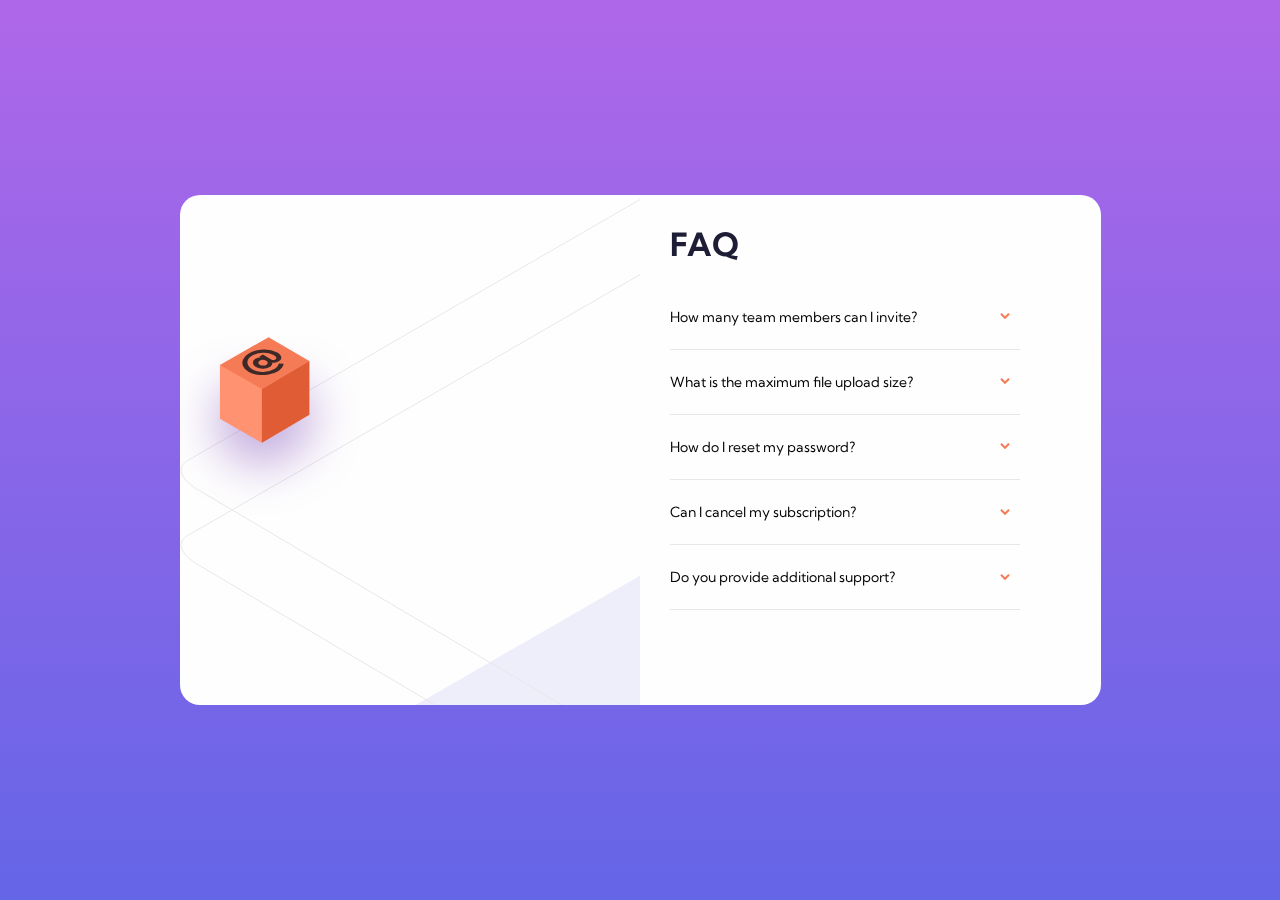
==== index.html @ e4010d99 "Updates" ====
<!doctype html><html lang="en"><head><meta charset="UTF-8"/><meta name="viewport" content="width=device-width,initial-scale=1"/><title>WTF: Webpack starter kit</title><meta name="description" content="Your project description"/><meta property="og:title" content=""/><meta property="og:description" content=""/><meta property="og:url" content=""/><meta property="og:image" content="https://maciejkorsan.com/wtf-gulp-starter/assets/img/cover.png"/><link rel="apple-touch-icon" sizes="180x180" href="pwa/apple-icon-180.png"/><link rel="apple-touch-icon" sizes="167x167" href="pwa/apple-icon-167.png"/><link rel="apple-touch-icon" sizes="152x152" href="pwa/apple-icon-152.png"/><link rel="apple-touch-icon" sizes="120x120" href="pwa/apple-icon-120.png"/><meta name="apple-mobile-web-app-capable" content="yes"/><link href="index.a188e520.css" rel="stylesheet"></head><body><main><div class="container"><div class="container__illustration"><svg width="966" height="945" xmlns="http://www.w3.org/2000/svg"><g fill-rule="nonzero" fill="none" opacity=".099"><path d="M468.755 937.353L19.744 671.73c-14.295-8.047-26.548-21.23-12.62-29.878L457.734 381.89c6.754-4.194 17.018-6.946 23.903-2.936l471.265 273.827c14.296 8.308 16.861 31.45 2.619 39.837L527.925 936.933a59.64 59.64 0 01-59.17.42z" fill="#6862E6"/><path d="M468.755 561.353L19.744 295.73c-14.295-8.047-26.548-21.23-12.62-29.878L457.734 5.89c6.754-4.194 17.018-6.946 23.903-2.936l471.265 273.827c14.296 8.308 16.861 31.45 2.619 39.837L527.925 560.933a59.64 59.64 0 01-59.17.42z" stroke="#1E1F36"/><path d="M468.755 636.353L19.744 370.73c-14.295-8.047-26.548-21.23-12.62-29.878L457.734 80.89c6.754-4.194 17.018-6.946 23.903-2.936l471.265 273.827c14.296 8.308 16.861 31.45 2.619 39.837L527.925 635.933a59.64 59.64 0 01-59.17.42z" stroke="#1E1F36"/></g></svg> <svg class="box" width="191" height="184" xmlns="http://www.w3.org/2000/svg" xmlns:xlink="http://www.w3.org/1999/xlink"><defs><filter x="-97.9%" y="-76.3%" width="295.8%" height="313.7%" filterUnits="objectBoundingBox" id="a"><feOffset dy="25" in="SourceAlpha" result="shadowOffsetOuter1"/><feGaussianBlur stdDeviation="25" in="shadowOffsetOuter1" result="shadowBlurOuter1"/><feColorMatrix values="0 0 0 0 0.209139076 0 0 0 0 0.0691446444 0 0 0 0 0.478091033 0 0 0 0.497159091 0" in="shadowBlurOuter1"/></filter><path id="b" d="M0 27.756v53.87l41.968 24.035 47.387-28.025v-53.87"/></defs><g fill="none" fill-rule="evenodd"><g transform="translate(50.93 2.125)"><use fill="#000" filter="url(#a)" xlink:href="#b"/><use fill="#FF9271" xlink:href="#b"/></g><path fill="#DF5C34" fill-rule="nonzero" d="M92.899 53.917v53.87l47.387-28.026v-53.87z"/><path fill="#F47B56" fill-rule="nonzero" d="M50.93 29.88L99.624 2.126l40.662 23.767-47.387 28.025z"/><path d="M94.013 14.49a25.942 25.942 0 0114.207 3.129c2.486 1.462 3.844 2.988 4.036 4.579.192 1.59-.628 2.975-2.562 4.143a9.115 9.115 0 01-2.985 1.18c-.869.205-1.76.295-2.652.269l-.974-.077c.091.217.151.446.18.68a3.132 3.132 0 01-.513 1.552 5.704 5.704 0 01-2.1 2.065 12.633 12.633 0 01-6.7 1.77 13.247 13.247 0 01-6.957-1.757c-1.999-1.18-3.023-2.566-3.1-4.156a4.49 4.49 0 012.562-4.015 8.488 8.488 0 012.357-1.013 9.175 9.175 0 012.037-.346h.705l-1.282-.77 3.6-2.244 8.34 4.912a4.377 4.377 0 004.15 0c1.769-1.103 1.137-2.552-1.895-4.348a19.261 19.261 0 00-10.556-2.347 21.67 21.67 0 00-11.018 3.168c-3.023 1.89-4.522 4.143-4.496 6.76 0 2.564 1.601 4.848 4.714 6.682a21.015 21.015 0 0011.146 2.655 20.926 20.926 0 0011.017-2.925 12.353 12.353 0 003.062-2.565 5.683 5.683 0 001.28-2.18l.18-.808 4.753.269c.008.145.008.29 0 .436a8.216 8.216 0 01-.346 1.154 8.303 8.303 0 01-.82 1.72 11.912 11.912 0 01-1.69 2 15.952 15.952 0 01-2.755 2.13 25.602 25.602 0 01-9.326 3.36 35.176 35.176 0 01-10.877.192 24.896 24.896 0 01-9.339-3.053 12.127 12.127 0 01-5.304-5.566 8.192 8.192 0 010-6.593 12.692 12.692 0 015.266-5.759 28.966 28.966 0 0114.655-4.284zm4.663 13.262c-.17-.891-.77-1.64-1.601-2.001a6.579 6.579 0 00-3.33-.911 5.619 5.619 0 00-3.101.795 2.283 2.283 0 00-1.281 2.001c.117.89.69 1.654 1.512 2.014a6.54 6.54 0 003.394.86 6.092 6.092 0 003.254-.847 2.065 2.065 0 001.205-1.911" fill="#3E2928" fill-rule="nonzero"/></g></svg> <svg class="container__svg" width="472" height="359" xmlns="http://www.w3.org/2000/svg"><defs><linearGradient x1="61.181%" y1="36.82%" x2="40.788%" y2="55.54%" id="a"><stop stop-color="#78B46A" offset="0%"/><stop stop-color="#7F3500" offset="3%"/><stop stop-color="#FFF" offset="100%"/></linearGradient><linearGradient x1="82.186%" y1="28.519%" x2="29.852%" y2="62.464%" id="b"><stop stop-color="#78B46A" offset="0%"/><stop stop-color="#7F3500" offset="3%"/><stop stop-color="#FFF" offset="100%"/></linearGradient><linearGradient x1="80.66%" y1="21.864%" x2="21.557%" y2="66.62%" id="c"><stop stop-color="#78B46A" offset="0%"/><stop stop-color="#7F3500" offset="3%"/><stop stop-color="#FFF" offset="100%"/></linearGradient><linearGradient x1="81.016%" y1="60.589%" x2="67.462%" y2="55.277%" id="d"><stop stop-color="#FFF" stop-opacity="0" offset="0%"/><stop stop-color="#DC841E" offset="99%"/></linearGradient><linearGradient x1="82.183%" y1="27.537%" x2="29.857%" y2="62.324%" id="e"><stop stop-color="#78B46A" offset="0%"/><stop stop-color="#7F3500" offset="3%"/><stop stop-color="#FFF" offset="100%"/></linearGradient></defs><g fill-rule="nonzero" fill="none"><path d="M229.018 355.203L9.313 225.211c-6.995-3.938-12.99-10.39-6.175-14.622L223.625 83.367c3.305-2.052 8.327-3.399 11.696-1.437l230.595 134.007c6.994 4.066 8.25 15.392 1.28 19.496L257.972 354.998a29.178 29.178 0 01-28.953.205z" fill="#5B36A0"/><path d="M229.018 349.203L9.313 219.211c-6.995-3.938-12.99-10.39-6.175-14.622L223.625 77.367c3.305-2.052 8.327-3.399 11.696-1.437l230.595 134.007c6.994 4.066 8.25 15.392 1.28 19.496L257.972 348.998a29.178 29.178 0 01-28.953.205z" fill="#6862E6"/><path d="M247.133 177.693L203.78 202.46s66.783 40.8 80.439 46.546l24.968-35.913" fill="url(#a)" opacity=".25" style="mix-blend-mode:multiply"/><path d="M232.157 296.513l-43.365-24.715-43.364 24.767s22.585 13.8 44.171 26.473c13.708-9.71 27.428-19.521 42.558-26.525z" fill="url(#b)" opacity=".25" style="mix-blend-mode:multiply"/><path d="M138.728 143.883l-27.505 15.712s2.331 14.404 15.988 20.15l36.01-23.087" fill="url(#c)" opacity=".46" style="mix-blend-mode:multiply"/><ellipse fill="#68E1FD" cx="152.192" cy="147.898" rx="16.59" ry="11.697"/><ellipse fill="#974C26" cx="152.179" cy="140.997" rx="12.426" ry="5.092"/><path d="M151.73 132.506c0-2.296-.076-4.591-.256-6.887-.051-.599-.106-1.193-.166-1.783l-.128-1.167c0-.347-.18-1.283-.18-1.193-.077-.47-.158-.936-.243-1.398a54.855 54.855 0 00-8.865-21.715 31.778 31.778 0 00-2.473 12.71c0 1.284.103 2.566.205 3.772v.757c.103.615.218 1.282.346 1.846a50.222 50.222 0 001.96 6.888 41.928 41.928 0 002.678 6.003 82.454 82.454 0 003.676 6.349 90.88 90.88 0 002.985 4.425c.308-2.86.449-5.734.461-8.607zm-6.52-25.819a2.067 2.067 0 000-.897c.316.324.628.658.935 1a2.84 2.84 0 00-.948-.103h.013z" fill="#999A1C"/><path d="M155.996 134.276a65.015 65.015 0 003.498-5.938c.282-.53.555-1.06.82-1.59l.525-1.065.5-1.103.55-1.283a54.876 54.876 0 004.266-23.087 31.728 31.728 0 00-8.967 9.363 45.938 45.938 0 00-1.858 3.284l-.256.474-.064.206c-.243.577-.487 1.154-.717 1.744a50.22 50.22 0 00-2.063 6.862 41.95 41.95 0 00-.986 6.503 77.621 77.621 0 00-.333 7.323c0 1.911 0 3.656.115 5.336 1.704-2.27 3.42-4.605 4.97-7.029zm8.456-25.254c.2-.226.349-.493.435-.783.094.445.175.873.244 1.283-.2-.2-.43-.368-.68-.5z" fill="#999A1C"/><path d="M155.907 139.997a64.687 64.687 0 003.843-2.078l.96-.59.629-.398.615-.436.717-.526a34.464 34.464 0 009.736-11.069 19.928 19.928 0 00-7.84 2.168c-.705.36-1.384.757-2.063 1.167l-.294.18-.103.09-.948.705a31.541 31.541 0 00-3.33 3.04 26.351 26.351 0 00-2.627 3.193 83.516 83.516 0 00-2.562 3.848 55.792 55.792 0 00-1.653 2.925c1.653-.693 3.306-1.411 4.92-2.22zm12.708-10.902a1.28 1.28 0 00.487-.283c-.094.274-.196.543-.308.808a1.797 1.797 0 00-.179-.513v-.012zM151.73 132.506c0-2.296-.076-4.591-.256-6.887-.051-.599-.106-1.193-.166-1.783l-.128-1.167c0-.347-.18-1.283-.18-1.193-.077-.47-.158-.936-.243-1.398a54.855 54.855 0 00-8.865-21.715 31.778 31.778 0 00-2.473 12.71c0 1.284.103 2.566.205 3.772v.757c.103.615.218 1.282.346 1.846a50.222 50.222 0 001.96 6.888 41.928 41.928 0 002.678 6.003 82.454 82.454 0 003.676 6.349 90.88 90.88 0 002.985 4.425c.308-2.86.449-5.734.461-8.607zm-6.52-25.819a2.067 2.067 0 000-.897c.316.324.628.658.935 1a2.84 2.84 0 00-.948-.103h.013z" fill="#999A1C"/><path d="M155.996 134.276a65.015 65.015 0 003.498-5.938c.282-.53.555-1.06.82-1.59l.525-1.065.5-1.103.55-1.283a54.876 54.876 0 004.266-23.087 31.728 31.728 0 00-8.967 9.363 45.938 45.938 0 00-1.858 3.284l-.256.474-.064.206c-.243.577-.487 1.154-.717 1.744a50.22 50.22 0 00-2.063 6.862 41.95 41.95 0 00-.986 6.503 77.621 77.621 0 00-.333 7.323c0 1.911 0 3.656.115 5.336 1.704-2.27 3.42-4.605 4.97-7.029zm8.456-25.254c.2-.226.349-.493.435-.783.094.445.175.873.244 1.283-.2-.2-.43-.368-.68-.5z" fill="#999A1C"/><path d="M155.907 139.997a64.687 64.687 0 003.843-2.078l.96-.59.629-.398.615-.436.717-.526a34.464 34.464 0 009.736-11.069 19.928 19.928 0 00-7.84 2.168c-.705.36-1.384.757-2.063 1.167l-.294.18-.103.09-.948.705a31.541 31.541 0 00-3.33 3.04 26.351 26.351 0 00-2.627 3.193 83.516 83.516 0 00-2.562 3.848 55.792 55.792 0 00-1.653 2.925c1.653-.693 3.306-1.411 4.92-2.22zm12.708-10.902a1.28 1.28 0 00.487-.283c-.094.274-.196.543-.308.808a1.797 1.797 0 00-.179-.513v-.012z" fill="#999A1C"/><path d="M264.35 168.022l-23.994 11.543a5.53 5.53 0 00-.384 9.76l56.867 33.22a5.518 5.518 0 007.43-1.782l13.823-21.523" fill="#A1482D"/><path d="M394.854 112.344L203.524 1.962a8.626 8.626 0 00-8.626.01 8.644 8.644 0 00-4.312 7.48v114.833a7.184 7.184 0 003.587 6.22L398.146 248.39a4.62 4.62 0 004.632.003 4.631 4.631 0 002.312-4.018V130.018a20.398 20.398 0 00-10.236-17.674z" fill="#F47B56"/><path d="M203.537 10.646l185.552 106.88a13.034 13.034 0 016.52 11.286v86.076a4.708 4.708 0 01-2.344 4.065 4.697 4.697 0 01-4.688.014L199.348 110.304a4.643 4.643 0 01-2.331-4.027V14.429c0-1.555.827-2.992 2.171-3.772a4.351 4.351 0 014.35-.011z" fill="#FFF"/><ellipse fill="#AB643C" transform="rotate(-10.9 280.738 168.465)" cx="280.738" cy="168.465" rx="4.036" ry="4.617"/><path fill="url(#d)" opacity=".32" d="M253.41 127.427l86.23 51.869 42.595-24.793-76.109-44.353"/><path d="M359.97 117.102l-93.224-56.91a3.225 3.225 0 00-3.278.028 3.233 3.233 0 00-1.565 2.884V95.53a3.4 3.4 0 001.627 2.924l93.212 55.704c.997.567 2.22.56 3.21-.02a3.22 3.22 0 001.594-2.79l.487-30.23a4.542 4.542 0 00-2.063-4.015z" fill="#E2AC00"/><path d="M337.667 133.789c3.343 4.681 9.223 5.99 13.118 2.937 3.894-3.053 4.343-9.324 1-13.993-3.345-4.669-9.225-5.99-13.12-2.937-3.894 3.052-4.342 9.311-.998 13.993z" fill="#FFF"/><path d="M328.52 111.318l-38.023-22.92a1.447 1.447 0 00-1.862.578 1.45 1.45 0 00.402 1.91l38.022 22.92a1.447 1.447 0 001.862-.578 1.45 1.45 0 00-.401-1.91zM326.957 120.63l-52.41-31.591a1.45 1.45 0 00-1.396 2.488l52.345 31.603a1.447 1.447 0 001.862-.578 1.45 1.45 0 00-.401-1.91v-.013z" fill="#F2F2F2"/><path d="M341.369 123.387L248.196 66.49a3.225 3.225 0 00-3.278.028 3.233 3.233 0 00-1.565 2.884v32.411a3.4 3.4 0 001.615 2.938l93.211 55.703c1.008.58 2.25.57 3.248-.025a3.22 3.22 0 001.569-2.848l.487-30.23a4.542 4.542 0 00-2.114-3.964z" fill="#F47B56"/><path d="M319.065 140.074c3.344 4.681 9.224 5.99 13.119 2.937 3.894-3.053 4.342-9.325.999-13.993-3.344-4.67-9.224-5.99-13.118-2.938-3.895 3.053-4.343 9.312-1 13.994z" fill="#FFF"/><path d="M309.918 117.602l-38.048-22.92a1.447 1.447 0 00-1.862.578 1.45 1.45 0 00.402 1.91l38.022 22.92a1.447 1.447 0 001.862-.578 1.45 1.45 0 00-.401-1.91h.025zM308.343 126.978l-52.397-31.642a1.447 1.447 0 00-1.862.579 1.45 1.45 0 00.402 1.91l52.409 31.59a1.447 1.447 0 001.862-.578 1.45 1.45 0 00-.402-1.91l-.012.051z" fill="#F2F2F2"/><path d="M317.99 127.21l-93.2-56.897a3.225 3.225 0 00-3.278.027 3.233 3.233 0 00-1.564 2.884v32.412a3.4 3.4 0 001.627 2.924l93.211 55.704c1.008.58 2.25.57 3.249-.026a3.22 3.22 0 001.568-2.847l.487-30.231a4.542 4.542 0 00-2.1-3.95z" fill="#68E1FD"/><path d="M317.99 127.21l-93.2-56.897a3.225 3.225 0 00-3.278.027 3.233 3.233 0 00-1.564 2.884v32.412a3.4 3.4 0 001.627 2.924l93.211 55.704c1.008.58 2.25.57 3.249-.026a3.22 3.22 0 001.568-2.847l.487-30.231a4.542 4.542 0 00-2.1-3.95z" fill="#68E1FD"/><path d="M295.673 143.896c3.343 4.681 9.224 5.99 13.118 2.937 3.895-3.053 4.343-9.325 1-13.993-3.344-4.669-9.225-5.99-13.119-2.937-3.894 3.052-4.304 9.311-1 13.993z" fill="#FFF"/><path d="M286.526 121.425l-38.035-22.92a1.447 1.447 0 00-1.862.578 1.45 1.45 0 00.401 1.91l38.023 22.92a1.447 1.447 0 001.862-.578 1.45 1.45 0 00-.402-1.91h.013zM284.95 130.75l-52.409-31.592a1.447 1.447 0 00-1.862.579 1.45 1.45 0 00.402 1.91l52.409 31.59a1.447 1.447 0 001.862-.578 1.45 1.45 0 00-.402-1.91z" fill="#F2F2F2"/><path d="M195.672 124.028a45.406 45.406 0 00-13.208 19.38c-4.638 12.827 6.956 33.784 6.956 33.784l18.038-14.3" fill="#FF8F6F"/><path d="M193.724 293.602l-4.893-2.706 1.28-7.003s7.29.692 7.93 3.283" fill="#003B94"/><path d="M195.518 293.5c1.102-.68 2.255-1.283 3.395-1.886 2.83-1.552 6.918-3.155 8.66-6.067a3.39 3.39 0 00-.23-3.848c-2.563-3.104-8.174 2.001-11.044-1.436-.563-.68-.832-11.467-.832-11.467l-10.915 2.95s-1.845 21.676-1.64 23.01c.205 1.334 3.959 2.566 3.959 2.566a9.666 9.666 0 003.151-1.283c1.14-.834.102-11.005 1.563-9.581 1.46 1.424 2.1 6.99 2.1 6.99.607.092 1.222.11 1.833.051z" fill="#F47B56"/><path d="M214.568 304.08l-4.894-2.667 1.28-7.003s7.29.693 7.93 3.283" fill="#003B94"/><path d="M216.412 303.978c1.102-.68 2.255-1.282 3.395-1.885 2.831-1.552 6.918-3.155 8.66-6.067a3.39 3.39 0 00-.23-3.848c-2.563-3.104-8.174 2.001-11.043-1.436-.564-.68-.833-11.467-.833-11.467l-10.915 2.95s-1.857 21.753-1.652 23.036c.205 1.282 3.958 2.565 3.958 2.565a9.666 9.666 0 003.152-1.283c1.14-.833.102-11.004 1.563-9.58 1.46 1.423 2.1 6.99 2.1 6.99a7.498 7.498 0 001.845.025z" fill="#F47B56"/><path d="M179.005 233.614l-3.216 43.058s5.125 7.08 22.304 3.142l.166-29.026M198.849 242.144c-.372 3.706 0 44.596 0 44.596s4.752 8.901 25.442 0l-.295-34.746" fill="#3E2928"/><path d="M177.403 247.838c1.41.975 1.896-4.04 3.37-3.18a83.77 83.77 0 0016.961 7.49h.128a1.165 1.165 0 011.576.577 89.585 89.585 0 0011.133 2.565c4.83.77 8.826-2.808 13.784-3.052 0-19.008.09-73.109-7.994-84.652l-23.918-8.055c-.115 1.975-11.606 15.314-11.325 31.578.32 18.328-2.062 35.618-2.472 41.351-.064.975-1.191 14.34-1.243 15.378z" fill="#3E2928"/><path d="M218.564 145.73l-2.203 21.804s-17.845.719-25.532-4.591v-18.496" fill="#FF8F6F"/><path d="M241.252 131.378l-1.819 2.488c.97-2.024 1.826-4.1 2.562-6.22.513-1.45-1.806-2.027-2.318-.578l-.27.744c.223-.77.432-1.543.628-2.322a1.195 1.195 0 10-2.319-.577 62.236 62.236 0 01-1.806 5.952 42.54 42.54 0 00.846-5.26c.154-1.525-2.242-1.461-2.383 0a37.916 37.916 0 01-1.076 5.965c0-.684-.064-1.368-.192-2.052a1.206 1.206 0 00-.5-.86 9.29 9.29 0 00-.23-.795 1.204 1.204 0 00-2.345.36l-.154 8.978c-.433.93-.999 1.795-1.678 2.565a41.64 41.64 0 013.331 2.565 34.337 34.337 0 012.716 2.565 65.716 65.716 0 002.216-2.924c.088-.075.166-.161.23-.257a255.44 255.44 0 016.611-9.337c.948-1.052-1.14-2.219-2.05-1z" fill="#FFB5A9"/><path d="M207.24 125.85s8.43 2.27 11.85 7.695a96.553 96.553 0 015.65 11.66l6.225-9.685s7.559 2.322 10.556 6.042c0 0-8.967 19.623-16.782 21.304-7.814 1.68-16.116-11.518-16.116-11.518s-1.716 5.515-1.383-.372" fill="#FF8F6F"/><path d="M212.595 146.82a17.097 17.097 0 01-5.342-7.618c-1.013-3.45.256-6.478 1.434-9.684a31.237 31.237 0 002.204-9.966c.102-3.36-.282-6.72-.513-10.069a.976.976 0 010-.436c-1.127-3.783-3.433-6.99-7.98-7.375-11.774-1-12.44 12.057-12.35 17.367.09 5.31.653 8.901-3.254 11.12-3.908 2.219-6.726 8.042-2.998 12.75 3.728 4.706.384 2.988-2.101 7.169-2.485 4.181-1.845 9.402 3.254 11.287 5.099 1.885 28.799-1.655 30.976-3.848a4.531 4.531 0 001.115-3.206 12.444 12.444 0 00-4.445-7.49z" fill="#007F68"/><path d="M224.176 39.132a18.805 18.805 0 013.33 9.748 6.419 6.419 0 01-1.088 4.553 2.624 2.624 0 01-3.178.552 4.906 4.906 0 01-1.716-1.154 5.989 5.989 0 01-1.102-1.398l-.307-.603a2.13 2.13 0 01-.308.436 2.24 2.24 0 01-1.05.449 3.186 3.186 0 01-1.896-.231 7.113 7.113 0 01-3.357-3.014 9.692 9.692 0 01-1.486-4.861 4.775 4.775 0 011.192-3.848 2.739 2.739 0 013.113-.488c.513.205.986.5 1.396.873.35.297.659.637.922 1.013l.23.41v-1.141l2.563 1 .256 7.209c.018.516.178 1.017.462 1.449.24.417.609.745 1.05.936 1.238.488 1.81-.581 1.717-3.206a13.889 13.889 0 00-2.473-7.247 12.136 12.136 0 00-5.675-4.848 4.774 4.774 0 00-5.33.68 7.252 7.252 0 00-2.062 5.925 15.3 15.3 0 002.562 7.696 11.817 11.817 0 005.47 5.13c.812.34 1.684.51 2.563.5a3.417 3.417 0 001.665-.307l.513-.283 1.55 2.886-.257.18a6.133 6.133 0 01-.755.359c-.41.177-.84.298-1.282.36a6.398 6.398 0 01-1.703 0 8.575 8.575 0 01-2.165-.552 14.093 14.093 0 01-5.125-3.771 22.36 22.36 0 01-3.971-6.208 19.027 19.027 0 01-1.64-6.888c-.138-2 .27-3.999 1.179-5.784a6.51 6.51 0 013.638-3.207 7 7 0 015.047.257 16.288 16.288 0 017.508 6.438zm-5.65 9.12c.42-.538.61-1.221.525-1.899a4.904 4.904 0 00-.679-2.372 3.255 3.255 0 00-1.55-1.411 1.395 1.395 0 00-1.576.205 2.35 2.35 0 00-.563 1.86c.029.846.28 1.669.73 2.385.37.652.94 1.165 1.627 1.463a1.28 1.28 0 001.486-.231M375.433 178.013a18.74 18.74 0 013.33 9.748 6.419 6.419 0 01-1.088 4.553 2.637 2.637 0 01-3.177.552 5.047 5.047 0 01-1.717-1.154 6.207 6.207 0 01-1.102-1.399l-.307-.602c-.087.156-.19.302-.308.436-.304.24-.666.395-1.05.449a3.071 3.071 0 01-1.883-.218 7.113 7.113 0 01-3.357-3.027 9.653 9.653 0 01-1.499-4.874 4.724 4.724 0 011.192-3.848 2.726 2.726 0 013.1-.487c.514.204.987.499 1.396.872.35.302.66.647.923 1.026l.243.41v-1.141l2.562.987.257 7.209c.022.515.181 1.015.46 1.449.242.417.61.745 1.051.936 1.281.488 1.807-.577 1.73-3.206a13.953 13.953 0 00-2.473-7.26 12.161 12.161 0 00-5.662-4.835 4.787 4.787 0 00-5.33.667 7.252 7.252 0 00-2.01 5.964 15.25 15.25 0 002.561 7.695 11.868 11.868 0 005.535 4.964 6.668 6.668 0 002.562.513 3.545 3.545 0 001.665-.308l.513-.282 1.55 2.886-.256.18a6.133 6.133 0 01-.756.359c-.412.17-.842.29-1.281.359a6.526 6.526 0 01-1.717 0 8.55 8.55 0 01-2.152-.564 14.093 14.093 0 01-5.125-3.759 22.41 22.41 0 01-3.97-6.22 18.988 18.988 0 01-1.64-6.888 11.003 11.003 0 011.178-5.772 6.562 6.562 0 013.638-3.219 7.09 7.09 0 015.06.257 16.315 16.315 0 017.354 6.592zm-5.65 9.12a2.567 2.567 0 00.538-1.899 4.865 4.865 0 00-.691-2.372 3.204 3.204 0 00-1.538-1.411 1.395 1.395 0 00-1.575.192 2.323 2.323 0 00-.577 1.86c.03.842.281 1.66.73 2.373.369.655.94 1.172 1.627 1.475a1.28 1.28 0 001.486-.218" fill="#F47B56"/><path d="M120.139 232.704L76.774 208l-43.351 24.754s24.122 15.083 45.709 27.756c13.707-9.697 25.89-20.791 41.007-27.807z" fill="url(#e)" opacity=".25" style="mix-blend-mode:multiply"/></g></svg></div><div class="container__faq"><h1 class="container__title">FAQ</h1><div class="container__div"><button class="container__button button1"><p class="container__question">How many team members can I invite?</p><svg width="10" height="7" xmlns="http://www.w3.org/2000/svg"><path d="M1 .799l4 4 4-4" stroke="#F47B56" stroke-width="2" fill="none" fill-rule="evenodd"/></svg></button><p class="container__answer answer1--js">You can invite up to 2 additional users on the Free plan. There is no limit on team members for the Premium plan.</p></div><div class="container__div"><button class="container__button button2"><p class="container__question">What is the maximum file upload size?</p><svg width="10" height="7" xmlns="http://www.w3.org/2000/svg"><path d="M1 .799l4 4 4-4" stroke="#F47B56" stroke-width="2" fill="none" fill-rule="evenodd"/></svg></button><p class="container__answer answer2--js">No more than 2GB. All files in your account must fit your alotted storage space.</p></div><div class="container__div"><button class="container__button button3"><p class="container__question">How do I reset my password?</p><svg width="10" height="7" xmlns="http://www.w3.org/2000/svg"><path d="M1 .799l4 4 4-4" stroke="#F47B56" stroke-width="2" fill="none" fill-rule="evenodd"/></svg></button><p class="container__answer answer3--js">Click “Forgot password” from the login page or “Change password” from your profile page. A reset link will be emailed to you.</p></div><div class="container__div"><button class="container__button button4"><p class="container__question">Can I cancel my subscription?</p><svg width="10" height="7" xmlns="http://www.w3.org/2000/svg"><path d="M1 .799l4 4 4-4" stroke="#F47B56" stroke-width="2" fill="none" fill-rule="evenodd"/></svg></button><p class="container__answer answer4--js">Yes! Send us a message and we’ll process your request no questions asked.</p></div><div class="container__div"><button class="container__button button5"><p class="container__question">Do you provide additional support?</p><svg width="10" height="7" xmlns="http://www.w3.org/2000/svg"><path d="M1 .799l4 4 4-4" stroke="#F47B56" stroke-width="2" fill="none" fill-rule="evenodd"/></svg></button><p class="container__answer answer5--js">Chat and email support is available 24/7. Phone lines are open during normal business hours.</p></div></div></div></main><script src="index.a188e520.js"></script></body></html>
---- index.a188e520.css ----
@import url(https://fonts.googleapis.com/css2?family=Kumbh+Sans:wght@400;700&display=swap);
/*! normalize.css v8.0.1 | MIT License | github.com/necolas/normalize.css */html{line-height:1.15;-webkit-text-size-adjust:100%}body{margin:0}main{display:block}h1{font-size:2em;margin:.67em 0}hr{box-sizing:content-box;height:0;overflow:visible}pre{font-family:monospace,monospace;font-size:1em}a{background-color:transparent}abbr[title]{border-bottom:none;text-decoration:underline;text-decoration:underline dotted}b,strong{font-weight:bolder}code,kbd,samp{font-family:monospace,monospace;font-size:1em}small{font-size:80%}sub,sup{font-size:75%;line-height:0;position:relative;vertical-align:baseline}sub{bottom:-.25em}sup{top:-.5em}img{border-style:none}button,input,optgroup,select,textarea{font-family:inherit;font-size:100%;line-height:1.15;margin:0}button,input{overflow:visible}button,select{text-transform:none}[type=button],[type=reset],[type=submit],button{-webkit-appearance:button}[type=button]::-moz-focus-inner,[type=reset]::-moz-focus-inner,[type=submit]::-moz-focus-inner,button::-moz-focus-inner{border-style:none;padding:0}[type=button]:-moz-focusring,[type=reset]:-moz-focusring,[type=submit]:-moz-focusring,button:-moz-focusring{outline:1px dotted ButtonText}fieldset{padding:.35em .75em .625em}legend{box-sizing:border-box;color:inherit;display:table;max-width:100%;padding:0;white-space:normal}progress{vertical-align:baseline}textarea{overflow:auto}[type=checkbox],[type=radio]{box-sizing:border-box;padding:0}[type=number]::-webkit-inner-spin-button,[type=number]::-webkit-outer-spin-button{height:auto}[type=search]{-webkit-appearance:textfield;outline-offset:-2px}[type=search]::-webkit-search-decoration{-webkit-appearance:none}::-webkit-file-upload-button{-webkit-appearance:button;font:inherit}details{display:block}summary{display:list-item}[hidden],template{display:none}@-webkit-keyframes circles{0%{transform:translate(-50%,-50%) scale(1)}20%{transform:translate(-50%,-50%) scale(1.5)}30%{transform:translate(-50%,-50%) scale(.8)}70%{transform:translate(-50%,-50%) scale(1.9)}to{transform:translate(-50%,-50%) scale(1)}}@keyframes circles{0%{transform:translate(-50%,-50%) scale(1)}20%{transform:translate(-50%,-50%) scale(1.5)}30%{transform:translate(-50%,-50%) scale(.8)}70%{transform:translate(-50%,-50%) scale(1.9)}to{transform:translate(-50%,-50%) scale(1)}}.hello{position:relative;z-index:0}.hello__logo{position:relative;z-index:2020}.hello__circles{position:absolute;top:50%;left:50%;will-change:transform;width:220px;height:220px;background:rgba(0,0,0,.1);border-radius:50%;-webkit-animation:circles 20s ease-in infinite;animation:circles 20s ease-in infinite}.hello__circles:after{-webkit-animation:circles 17s ease-out infinite;animation:circles 17s ease-out infinite}.hello__circles:after,.hello__circles:before{position:absolute;top:50%;left:50%;will-change:transform;width:220px;height:220px;background:rgba(0,0,0,.1);border-radius:50%;content:"";display:block;z-index:1}.hello__circles:before{-webkit-animation:circles 20s ease-in infinite;animation:circles 20s ease-in infinite}body{background:linear-gradient(#af67e9,#6565e7);color:#fff;display:flex;align-items:center;justify-content:center;min-height:100vh;font-family:Kumbh Sans}.container{width:921px;height:510px;background:#fefefe;border-radius:20px;display:flex;z-index:900}.container__faq{width:350px;color:#1d1e35;align-self:center;margin-left:30px;min-height:60vh;margin-top:50px}.container__illustration{width:50%;overflow:hidden}.container__question{font-size:14px;width:330px;text-align:left}.container__svg{position:relative;width:472px;height:359px;left:-81px;top:70px}.container__div{padding:10px 0;border-bottom:.5px solid #e7e7e9}.container__button{display:flex;width:340px;padding:0;border:none;background:none;outline:none;align-items:center}.container__answer{color:#4a4b5e;font-size:12px;margin:0;display:none}.box{position:absolute;left:169px;top:335px;z-index:905}.answer--active{display:block}
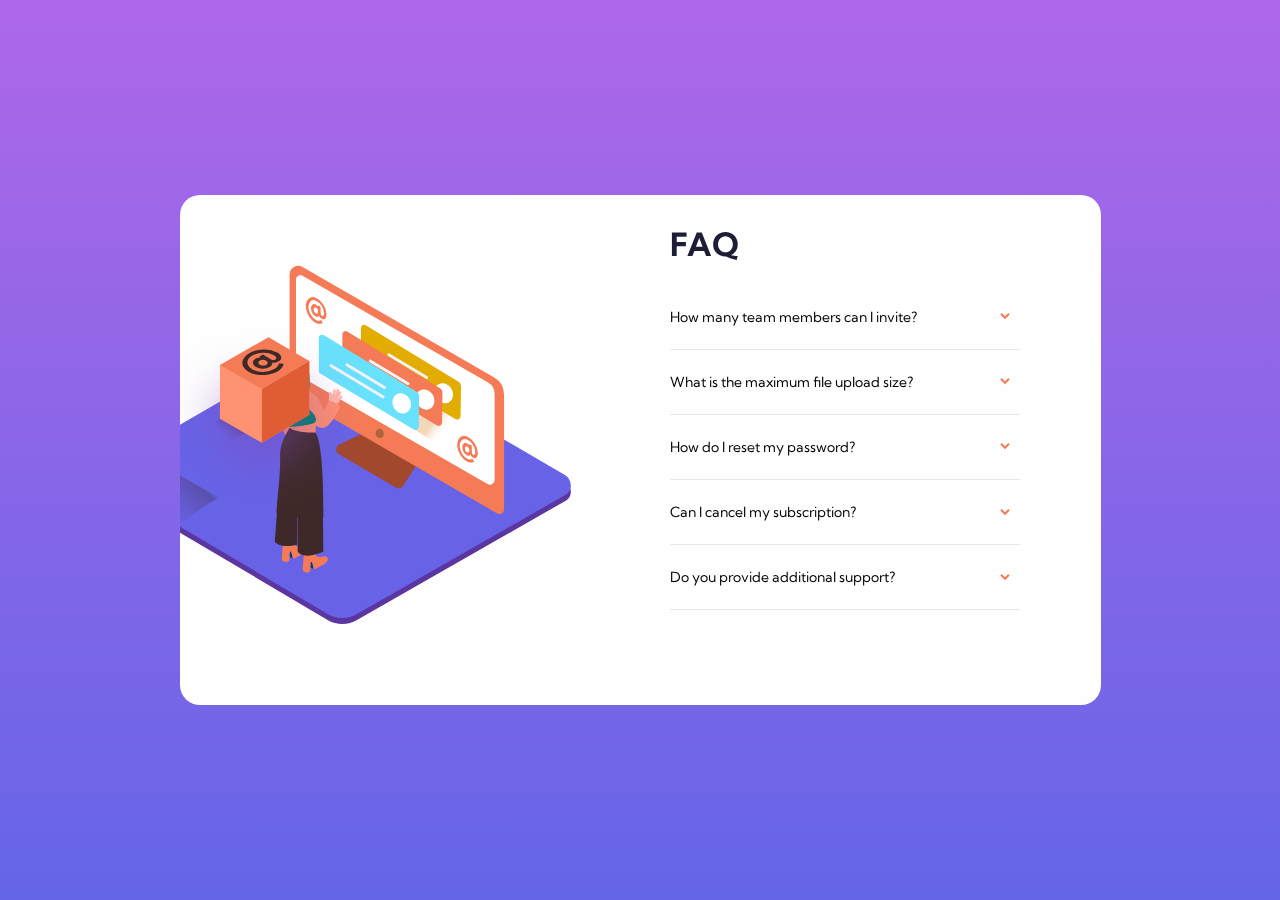
==== commit 69efd18a: "Updates" ====
--- a/index.html
+++ b/index.html
@@ -1 +1 @@
-<!doctype html><html lang="en"><head><meta charset="UTF-8"/><meta name="viewport" content="width=device-width,initial-scale=1"/><title>WTF: Webpack starter kit</title><meta name="description" content="Your project description"/><meta property="og:title" content=""/><meta property="og:description" content=""/><meta property="og:url" content=""/><meta property="og:image" content="https://maciejkorsan.com/wtf-gulp-starter/assets/img/cover.png"/><link rel="apple-touch-icon" sizes="180x180" href="pwa/apple-icon-180.png"/><link rel="apple-touch-icon" sizes="167x167" href="pwa/apple-icon-167.png"/><link rel="apple-touch-icon" sizes="152x152" href="pwa/apple-icon-152.png"/><link rel="apple-touch-icon" sizes="120x120" href="pwa/apple-icon-120.png"/><meta name="apple-mobile-web-app-capable" content="yes"/><link href="index.a188e520.css" rel="stylesheet"></head><body><main><div class="container"><div class="container__illustration"><svg width="966" height="945" xmlns="http://www.w3.org/2000/svg"><g fill-rule="nonzero" fill="none" opacity=".099"><path d="M468.755 937.353L19.744 671.73c-14.295-8.047-26.548-21.23-12.62-29.878L457.734 381.89c6.754-4.194 17.018-6.946 23.903-2.936l471.265 273.827c14.296 8.308 16.861 31.45 2.619 39.837L527.925 936.933a59.64 59.64 0 01-59.17.42z" fill="#6862E6"/><path d="M468.755 561.353L19.744 295.73c-14.295-8.047-26.548-21.23-12.62-29.878L457.734 5.89c6.754-4.194 17.018-6.946 23.903-2.936l471.265 273.827c14.296 8.308 16.861 31.45 2.619 39.837L527.925 560.933a59.64 59.64 0 01-59.17.42z" stroke="#1E1F36"/><path d="M468.755 636.353L19.744 370.73c-14.295-8.047-26.548-21.23-12.62-29.878L457.734 80.89c6.754-4.194 17.018-6.946 23.903-2.936l471.265 273.827c14.296 8.308 16.861 31.45 2.619 39.837L527.925 635.933a59.64 59.64 0 01-59.17.42z" stroke="#1E1F36"/></g></svg> <svg class="box" width="191" height="184" xmlns="http://www.w3.org/2000/svg" xmlns:xlink="http://www.w3.org/1999/xlink"><defs><filter x="-97.9%" y="-76.3%" width="295.8%" height="313.7%" filterUnits="objectBoundingBox" id="a"><feOffset dy="25" in="SourceAlpha" result="shadowOffsetOuter1"/><feGaussianBlur stdDeviation="25" in="shadowOffsetOuter1" result="shadowBlurOuter1"/><feColorMatrix values="0 0 0 0 0.209139076 0 0 0 0 0.0691446444 0 0 0 0 0.478091033 0 0 0 0.497159091 0" in="shadowBlurOuter1"/></filter><path id="b" d="M0 27.756v53.87l41.968 24.035 47.387-28.025v-53.87"/></defs><g fill="none" fill-rule="evenodd"><g transform="translate(50.93 2.125)"><use fill="#000" filter="url(#a)" xlink:href="#b"/><use fill="#FF9271" xlink:href="#b"/></g><path fill="#DF5C34" fill-rule="nonzero" d="M92.899 53.917v53.87l47.387-28.026v-53.87z"/><path fill="#F47B56" fill-rule="nonzero" d="M50.93 29.88L99.624 2.126l40.662 23.767-47.387 28.025z"/><path d="M94.013 14.49a25.942 25.942 0 0114.207 3.129c2.486 1.462 3.844 2.988 4.036 4.579.192 1.59-.628 2.975-2.562 4.143a9.115 9.115 0 01-2.985 1.18c-.869.205-1.76.295-2.652.269l-.974-.077c.091.217.151.446.18.68a3.132 3.132 0 01-.513 1.552 5.704 5.704 0 01-2.1 2.065 12.633 12.633 0 01-6.7 1.77 13.247 13.247 0 01-6.957-1.757c-1.999-1.18-3.023-2.566-3.1-4.156a4.49 4.49 0 012.562-4.015 8.488 8.488 0 012.357-1.013 9.175 9.175 0 012.037-.346h.705l-1.282-.77 3.6-2.244 8.34 4.912a4.377 4.377 0 004.15 0c1.769-1.103 1.137-2.552-1.895-4.348a19.261 19.261 0 00-10.556-2.347 21.67 21.67 0 00-11.018 3.168c-3.023 1.89-4.522 4.143-4.496 6.76 0 2.564 1.601 4.848 4.714 6.682a21.015 21.015 0 0011.146 2.655 20.926 20.926 0 0011.017-2.925 12.353 12.353 0 003.062-2.565 5.683 5.683 0 001.28-2.18l.18-.808 4.753.269c.008.145.008.29 0 .436a8.216 8.216 0 01-.346 1.154 8.303 8.303 0 01-.82 1.72 11.912 11.912 0 01-1.69 2 15.952 15.952 0 01-2.755 2.13 25.602 25.602 0 01-9.326 3.36 35.176 35.176 0 01-10.877.192 24.896 24.896 0 01-9.339-3.053 12.127 12.127 0 01-5.304-5.566 8.192 8.192 0 010-6.593 12.692 12.692 0 015.266-5.759 28.966 28.966 0 0114.655-4.284zm4.663 13.262c-.17-.891-.77-1.64-1.601-2.001a6.579 6.579 0 00-3.33-.911 5.619 5.619 0 00-3.101.795 2.283 2.283 0 00-1.281 2.001c.117.89.69 1.654 1.512 2.014a6.54 6.54 0 003.394.86 6.092 6.092 0 003.254-.847 2.065 2.065 0 001.205-1.911" fill="#3E2928" fill-rule="nonzero"/></g></svg> <svg class="container__svg" width="472" height="359" xmlns="http://www.w3.org/2000/svg"><defs><linearGradient x1="61.181%" y1="36.82%" x2="40.788%" y2="55.54%" id="a"><stop stop-color="#78B46A" offset="0%"/><stop stop-color="#7F3500" offset="3%"/><stop stop-color="#FFF" offset="100%"/></linearGradient><linearGradient x1="82.186%" y1="28.519%" x2="29.852%" y2="62.464%" id="b"><stop stop-color="#78B46A" offset="0%"/><stop stop-color="#7F3500" offset="3%"/><stop stop-color="#FFF" offset="100%"/></linearGradient><linearGradient x1="80.66%" y1="21.864%" x2="21.557%" y2="66.62%" id="c"><stop stop-color="#78B46A" offset="0%"/><stop stop-color="#7F3500" offset="3%"/><stop stop-color="#FFF" offset="100%"/></linearGradient><linearGradient x1="81.016%" y1="60.589%" x2="67.462%" y2="55.277%" id="d"><stop stop-color="#FFF" stop-opacity="0" offset="0%"/><stop stop-color="#DC841E" offset="99%"/></linearGradient><linearGradient x1="82.183%" y1="27.537%" x2="29.857%" y2="62.324%" id="e"><stop stop-color="#78B46A" offset="0%"/><stop stop-color="#7F3500" offset="3%"/><stop stop-color="#FFF" offset="100%"/></linearGradient></defs><g fill-rule="nonzero" fill="none"><path d="M229.018 355.203L9.313 225.211c-6.995-3.938-12.99-10.39-6.175-14.622L223.625 83.367c3.305-2.052 8.327-3.399 11.696-1.437l230.595 134.007c6.994 4.066 8.25 15.392 1.28 19.496L257.972 354.998a29.178 29.178 0 01-28.953.205z" fill="#5B36A0"/><path d="M229.018 349.203L9.313 219.211c-6.995-3.938-12.99-10.39-6.175-14.622L223.625 77.367c3.305-2.052 8.327-3.399 11.696-1.437l230.595 134.007c6.994 4.066 8.25 15.392 1.28 19.496L257.972 348.998a29.178 29.178 0 01-28.953.205z" fill="#6862E6"/><path d="M247.133 177.693L203.78 202.46s66.783 40.8 80.439 46.546l24.968-35.913" fill="url(#a)" opacity=".25" style="mix-blend-mode:multiply"/><path d="M232.157 296.513l-43.365-24.715-43.364 24.767s22.585 13.8 44.171 26.473c13.708-9.71 27.428-19.521 42.558-26.525z" fill="url(#b)" opacity=".25" style="mix-blend-mode:multiply"/><path d="M138.728 143.883l-27.505 15.712s2.331 14.404 15.988 20.15l36.01-23.087" fill="url(#c)" opacity=".46" style="mix-blend-mode:multiply"/><ellipse fill="#68E1FD" cx="152.192" cy="147.898" rx="16.59" ry="11.697"/><ellipse fill="#974C26" cx="152.179" cy="140.997" rx="12.426" ry="5.092"/><path d="M151.73 132.506c0-2.296-.076-4.591-.256-6.887-.051-.599-.106-1.193-.166-1.783l-.128-1.167c0-.347-.18-1.283-.18-1.193-.077-.47-.158-.936-.243-1.398a54.855 54.855 0 00-8.865-21.715 31.778 31.778 0 00-2.473 12.71c0 1.284.103 2.566.205 3.772v.757c.103.615.218 1.282.346 1.846a50.222 50.222 0 001.96 6.888 41.928 41.928 0 002.678 6.003 82.454 82.454 0 003.676 6.349 90.88 90.88 0 002.985 4.425c.308-2.86.449-5.734.461-8.607zm-6.52-25.819a2.067 2.067 0 000-.897c.316.324.628.658.935 1a2.84 2.84 0 00-.948-.103h.013z" fill="#999A1C"/><path d="M155.996 134.276a65.015 65.015 0 003.498-5.938c.282-.53.555-1.06.82-1.59l.525-1.065.5-1.103.55-1.283a54.876 54.876 0 004.266-23.087 31.728 31.728 0 00-8.967 9.363 45.938 45.938 0 00-1.858 3.284l-.256.474-.064.206c-.243.577-.487 1.154-.717 1.744a50.22 50.22 0 00-2.063 6.862 41.95 41.95 0 00-.986 6.503 77.621 77.621 0 00-.333 7.323c0 1.911 0 3.656.115 5.336 1.704-2.27 3.42-4.605 4.97-7.029zm8.456-25.254c.2-.226.349-.493.435-.783.094.445.175.873.244 1.283-.2-.2-.43-.368-.68-.5z" fill="#999A1C"/><path d="M155.907 139.997a64.687 64.687 0 003.843-2.078l.96-.59.629-.398.615-.436.717-.526a34.464 34.464 0 009.736-11.069 19.928 19.928 0 00-7.84 2.168c-.705.36-1.384.757-2.063 1.167l-.294.18-.103.09-.948.705a31.541 31.541 0 00-3.33 3.04 26.351 26.351 0 00-2.627 3.193 83.516 83.516 0 00-2.562 3.848 55.792 55.792 0 00-1.653 2.925c1.653-.693 3.306-1.411 4.92-2.22zm12.708-10.902a1.28 1.28 0 00.487-.283c-.094.274-.196.543-.308.808a1.797 1.797 0 00-.179-.513v-.012zM151.73 132.506c0-2.296-.076-4.591-.256-6.887-.051-.599-.106-1.193-.166-1.783l-.128-1.167c0-.347-.18-1.283-.18-1.193-.077-.47-.158-.936-.243-1.398a54.855 54.855 0 00-8.865-21.715 31.778 31.778 0 00-2.473 12.71c0 1.284.103 2.566.205 3.772v.757c.103.615.218 1.282.346 1.846a50.222 50.222 0 001.96 6.888 41.928 41.928 0 002.678 6.003 82.454 82.454 0 003.676 6.349 90.88 90.88 0 002.985 4.425c.308-2.86.449-5.734.461-8.607zm-6.52-25.819a2.067 2.067 0 000-.897c.316.324.628.658.935 1a2.84 2.84 0 00-.948-.103h.013z" fill="#999A1C"/><path d="M155.996 134.276a65.015 65.015 0 003.498-5.938c.282-.53.555-1.06.82-1.59l.525-1.065.5-1.103.55-1.283a54.876 54.876 0 004.266-23.087 31.728 31.728 0 00-8.967 9.363 45.938 45.938 0 00-1.858 3.284l-.256.474-.064.206c-.243.577-.487 1.154-.717 1.744a50.22 50.22 0 00-2.063 6.862 41.95 41.95 0 00-.986 6.503 77.621 77.621 0 00-.333 7.323c0 1.911 0 3.656.115 5.336 1.704-2.27 3.42-4.605 4.97-7.029zm8.456-25.254c.2-.226.349-.493.435-.783.094.445.175.873.244 1.283-.2-.2-.43-.368-.68-.5z" fill="#999A1C"/><path d="M155.907 139.997a64.687 64.687 0 003.843-2.078l.96-.59.629-.398.615-.436.717-.526a34.464 34.464 0 009.736-11.069 19.928 19.928 0 00-7.84 2.168c-.705.36-1.384.757-2.063 1.167l-.294.18-.103.09-.948.705a31.541 31.541 0 00-3.33 3.04 26.351 26.351 0 00-2.627 3.193 83.516 83.516 0 00-2.562 3.848 55.792 55.792 0 00-1.653 2.925c1.653-.693 3.306-1.411 4.92-2.22zm12.708-10.902a1.28 1.28 0 00.487-.283c-.094.274-.196.543-.308.808a1.797 1.797 0 00-.179-.513v-.012z" fill="#999A1C"/><path d="M264.35 168.022l-23.994 11.543a5.53 5.53 0 00-.384 9.76l56.867 33.22a5.518 5.518 0 007.43-1.782l13.823-21.523" fill="#A1482D"/><path d="M394.854 112.344L203.524 1.962a8.626 8.626 0 00-8.626.01 8.644 8.644 0 00-4.312 7.48v114.833a7.184 7.184 0 003.587 6.22L398.146 248.39a4.62 4.62 0 004.632.003 4.631 4.631 0 002.312-4.018V130.018a20.398 20.398 0 00-10.236-17.674z" fill="#F47B56"/><path d="M203.537 10.646l185.552 106.88a13.034 13.034 0 016.52 11.286v86.076a4.708 4.708 0 01-2.344 4.065 4.697 4.697 0 01-4.688.014L199.348 110.304a4.643 4.643 0 01-2.331-4.027V14.429c0-1.555.827-2.992 2.171-3.772a4.351 4.351 0 014.35-.011z" fill="#FFF"/><ellipse fill="#AB643C" transform="rotate(-10.9 280.738 168.465)" cx="280.738" cy="168.465" rx="4.036" ry="4.617"/><path fill="url(#d)" opacity=".32" d="M253.41 127.427l86.23 51.869 42.595-24.793-76.109-44.353"/><path d="M359.97 117.102l-93.224-56.91a3.225 3.225 0 00-3.278.028 3.233 3.233 0 00-1.565 2.884V95.53a3.4 3.4 0 001.627 2.924l93.212 55.704c.997.567 2.22.56 3.21-.02a3.22 3.22 0 001.594-2.79l.487-30.23a4.542 4.542 0 00-2.063-4.015z" fill="#E2AC00"/><path d="M337.667 133.789c3.343 4.681 9.223 5.99 13.118 2.937 3.894-3.053 4.343-9.324 1-13.993-3.345-4.669-9.225-5.99-13.12-2.937-3.894 3.052-4.342 9.311-.998 13.993z" fill="#FFF"/><path d="M328.52 111.318l-38.023-22.92a1.447 1.447 0 00-1.862.578 1.45 1.45 0 00.402 1.91l38.022 22.92a1.447 1.447 0 001.862-.578 1.45 1.45 0 00-.401-1.91zM326.957 120.63l-52.41-31.591a1.45 1.45 0 00-1.396 2.488l52.345 31.603a1.447 1.447 0 001.862-.578 1.45 1.45 0 00-.401-1.91v-.013z" fill="#F2F2F2"/><path d="M341.369 123.387L248.196 66.49a3.225 3.225 0 00-3.278.028 3.233 3.233 0 00-1.565 2.884v32.411a3.4 3.4 0 001.615 2.938l93.211 55.703c1.008.58 2.25.57 3.248-.025a3.22 3.22 0 001.569-2.848l.487-30.23a4.542 4.542 0 00-2.114-3.964z" fill="#F47B56"/><path d="M319.065 140.074c3.344 4.681 9.224 5.99 13.119 2.937 3.894-3.053 4.342-9.325.999-13.993-3.344-4.67-9.224-5.99-13.118-2.938-3.895 3.053-4.343 9.312-1 13.994z" fill="#FFF"/><path d="M309.918 117.602l-38.048-22.92a1.447 1.447 0 00-1.862.578 1.45 1.45 0 00.402 1.91l38.022 22.92a1.447 1.447 0 001.862-.578 1.45 1.45 0 00-.401-1.91h.025zM308.343 126.978l-52.397-31.642a1.447 1.447 0 00-1.862.579 1.45 1.45 0 00.402 1.91l52.409 31.59a1.447 1.447 0 001.862-.578 1.45 1.45 0 00-.402-1.91l-.012.051z" fill="#F2F2F2"/><path d="M317.99 127.21l-93.2-56.897a3.225 3.225 0 00-3.278.027 3.233 3.233 0 00-1.564 2.884v32.412a3.4 3.4 0 001.627 2.924l93.211 55.704c1.008.58 2.25.57 3.249-.026a3.22 3.22 0 001.568-2.847l.487-30.231a4.542 4.542 0 00-2.1-3.95z" fill="#68E1FD"/><path d="M317.99 127.21l-93.2-56.897a3.225 3.225 0 00-3.278.027 3.233 3.233 0 00-1.564 2.884v32.412a3.4 3.4 0 001.627 2.924l93.211 55.704c1.008.58 2.25.57 3.249-.026a3.22 3.22 0 001.568-2.847l.487-30.231a4.542 4.542 0 00-2.1-3.95z" fill="#68E1FD"/><path d="M295.673 143.896c3.343 4.681 9.224 5.99 13.118 2.937 3.895-3.053 4.343-9.325 1-13.993-3.344-4.669-9.225-5.99-13.119-2.937-3.894 3.052-4.304 9.311-1 13.993z" fill="#FFF"/><path d="M286.526 121.425l-38.035-22.92a1.447 1.447 0 00-1.862.578 1.45 1.45 0 00.401 1.91l38.023 22.92a1.447 1.447 0 001.862-.578 1.45 1.45 0 00-.402-1.91h.013zM284.95 130.75l-52.409-31.592a1.447 1.447 0 00-1.862.579 1.45 1.45 0 00.402 1.91l52.409 31.59a1.447 1.447 0 001.862-.578 1.45 1.45 0 00-.402-1.91z" fill="#F2F2F2"/><path d="M195.672 124.028a45.406 45.406 0 00-13.208 19.38c-4.638 12.827 6.956 33.784 6.956 33.784l18.038-14.3" fill="#FF8F6F"/><path d="M193.724 293.602l-4.893-2.706 1.28-7.003s7.29.692 7.93 3.283" fill="#003B94"/><path d="M195.518 293.5c1.102-.68 2.255-1.283 3.395-1.886 2.83-1.552 6.918-3.155 8.66-6.067a3.39 3.39 0 00-.23-3.848c-2.563-3.104-8.174 2.001-11.044-1.436-.563-.68-.832-11.467-.832-11.467l-10.915 2.95s-1.845 21.676-1.64 23.01c.205 1.334 3.959 2.566 3.959 2.566a9.666 9.666 0 003.151-1.283c1.14-.834.102-11.005 1.563-9.581 1.46 1.424 2.1 6.99 2.1 6.99.607.092 1.222.11 1.833.051z" fill="#F47B56"/><path d="M214.568 304.08l-4.894-2.667 1.28-7.003s7.29.693 7.93 3.283" fill="#003B94"/><path d="M216.412 303.978c1.102-.68 2.255-1.282 3.395-1.885 2.831-1.552 6.918-3.155 8.66-6.067a3.39 3.39 0 00-.23-3.848c-2.563-3.104-8.174 2.001-11.043-1.436-.564-.68-.833-11.467-.833-11.467l-10.915 2.95s-1.857 21.753-1.652 23.036c.205 1.282 3.958 2.565 3.958 2.565a9.666 9.666 0 003.152-1.283c1.14-.833.102-11.004 1.563-9.58 1.46 1.423 2.1 6.99 2.1 6.99a7.498 7.498 0 001.845.025z" fill="#F47B56"/><path d="M179.005 233.614l-3.216 43.058s5.125 7.08 22.304 3.142l.166-29.026M198.849 242.144c-.372 3.706 0 44.596 0 44.596s4.752 8.901 25.442 0l-.295-34.746" fill="#3E2928"/><path d="M177.403 247.838c1.41.975 1.896-4.04 3.37-3.18a83.77 83.77 0 0016.961 7.49h.128a1.165 1.165 0 011.576.577 89.585 89.585 0 0011.133 2.565c4.83.77 8.826-2.808 13.784-3.052 0-19.008.09-73.109-7.994-84.652l-23.918-8.055c-.115 1.975-11.606 15.314-11.325 31.578.32 18.328-2.062 35.618-2.472 41.351-.064.975-1.191 14.34-1.243 15.378z" fill="#3E2928"/><path d="M218.564 145.73l-2.203 21.804s-17.845.719-25.532-4.591v-18.496" fill="#FF8F6F"/><path d="M241.252 131.378l-1.819 2.488c.97-2.024 1.826-4.1 2.562-6.22.513-1.45-1.806-2.027-2.318-.578l-.27.744c.223-.77.432-1.543.628-2.322a1.195 1.195 0 10-2.319-.577 62.236 62.236 0 01-1.806 5.952 42.54 42.54 0 00.846-5.26c.154-1.525-2.242-1.461-2.383 0a37.916 37.916 0 01-1.076 5.965c0-.684-.064-1.368-.192-2.052a1.206 1.206 0 00-.5-.86 9.29 9.29 0 00-.23-.795 1.204 1.204 0 00-2.345.36l-.154 8.978c-.433.93-.999 1.795-1.678 2.565a41.64 41.64 0 013.331 2.565 34.337 34.337 0 012.716 2.565 65.716 65.716 0 002.216-2.924c.088-.075.166-.161.23-.257a255.44 255.44 0 016.611-9.337c.948-1.052-1.14-2.219-2.05-1z" fill="#FFB5A9"/><path d="M207.24 125.85s8.43 2.27 11.85 7.695a96.553 96.553 0 015.65 11.66l6.225-9.685s7.559 2.322 10.556 6.042c0 0-8.967 19.623-16.782 21.304-7.814 1.68-16.116-11.518-16.116-11.518s-1.716 5.515-1.383-.372" fill="#FF8F6F"/><path d="M212.595 146.82a17.097 17.097 0 01-5.342-7.618c-1.013-3.45.256-6.478 1.434-9.684a31.237 31.237 0 002.204-9.966c.102-3.36-.282-6.72-.513-10.069a.976.976 0 010-.436c-1.127-3.783-3.433-6.99-7.98-7.375-11.774-1-12.44 12.057-12.35 17.367.09 5.31.653 8.901-3.254 11.12-3.908 2.219-6.726 8.042-2.998 12.75 3.728 4.706.384 2.988-2.101 7.169-2.485 4.181-1.845 9.402 3.254 11.287 5.099 1.885 28.799-1.655 30.976-3.848a4.531 4.531 0 001.115-3.206 12.444 12.444 0 00-4.445-7.49z" fill="#007F68"/><path d="M224.176 39.132a18.805 18.805 0 013.33 9.748 6.419 6.419 0 01-1.088 4.553 2.624 2.624 0 01-3.178.552 4.906 4.906 0 01-1.716-1.154 5.989 5.989 0 01-1.102-1.398l-.307-.603a2.13 2.13 0 01-.308.436 2.24 2.24 0 01-1.05.449 3.186 3.186 0 01-1.896-.231 7.113 7.113 0 01-3.357-3.014 9.692 9.692 0 01-1.486-4.861 4.775 4.775 0 011.192-3.848 2.739 2.739 0 013.113-.488c.513.205.986.5 1.396.873.35.297.659.637.922 1.013l.23.41v-1.141l2.563 1 .256 7.209c.018.516.178 1.017.462 1.449.24.417.609.745 1.05.936 1.238.488 1.81-.581 1.717-3.206a13.889 13.889 0 00-2.473-7.247 12.136 12.136 0 00-5.675-4.848 4.774 4.774 0 00-5.33.68 7.252 7.252 0 00-2.062 5.925 15.3 15.3 0 002.562 7.696 11.817 11.817 0 005.47 5.13c.812.34 1.684.51 2.563.5a3.417 3.417 0 001.665-.307l.513-.283 1.55 2.886-.257.18a6.133 6.133 0 01-.755.359c-.41.177-.84.298-1.282.36a6.398 6.398 0 01-1.703 0 8.575 8.575 0 01-2.165-.552 14.093 14.093 0 01-5.125-3.771 22.36 22.36 0 01-3.971-6.208 19.027 19.027 0 01-1.64-6.888c-.138-2 .27-3.999 1.179-5.784a6.51 6.51 0 013.638-3.207 7 7 0 015.047.257 16.288 16.288 0 017.508 6.438zm-5.65 9.12c.42-.538.61-1.221.525-1.899a4.904 4.904 0 00-.679-2.372 3.255 3.255 0 00-1.55-1.411 1.395 1.395 0 00-1.576.205 2.35 2.35 0 00-.563 1.86c.029.846.28 1.669.73 2.385.37.652.94 1.165 1.627 1.463a1.28 1.28 0 001.486-.231M375.433 178.013a18.74 18.74 0 013.33 9.748 6.419 6.419 0 01-1.088 4.553 2.637 2.637 0 01-3.177.552 5.047 5.047 0 01-1.717-1.154 6.207 6.207 0 01-1.102-1.399l-.307-.602c-.087.156-.19.302-.308.436-.304.24-.666.395-1.05.449a3.071 3.071 0 01-1.883-.218 7.113 7.113 0 01-3.357-3.027 9.653 9.653 0 01-1.499-4.874 4.724 4.724 0 011.192-3.848 2.726 2.726 0 013.1-.487c.514.204.987.499 1.396.872.35.302.66.647.923 1.026l.243.41v-1.141l2.562.987.257 7.209c.022.515.181 1.015.46 1.449.242.417.61.745 1.051.936 1.281.488 1.807-.577 1.73-3.206a13.953 13.953 0 00-2.473-7.26 12.161 12.161 0 00-5.662-4.835 4.787 4.787 0 00-5.33.667 7.252 7.252 0 00-2.01 5.964 15.25 15.25 0 002.561 7.695 11.868 11.868 0 005.535 4.964 6.668 6.668 0 002.562.513 3.545 3.545 0 001.665-.308l.513-.282 1.55 2.886-.256.18a6.133 6.133 0 01-.756.359c-.412.17-.842.29-1.281.359a6.526 6.526 0 01-1.717 0 8.55 8.55 0 01-2.152-.564 14.093 14.093 0 01-5.125-3.759 22.41 22.41 0 01-3.97-6.22 18.988 18.988 0 01-1.64-6.888 11.003 11.003 0 011.178-5.772 6.562 6.562 0 013.638-3.219 7.09 7.09 0 015.06.257 16.315 16.315 0 017.354 6.592zm-5.65 9.12a2.567 2.567 0 00.538-1.899 4.865 4.865 0 00-.691-2.372 3.204 3.204 0 00-1.538-1.411 1.395 1.395 0 00-1.575.192 2.323 2.323 0 00-.577 1.86c.03.842.281 1.66.73 2.373.369.655.94 1.172 1.627 1.475a1.28 1.28 0 001.486-.218" fill="#F47B56"/><path d="M120.139 232.704L76.774 208l-43.351 24.754s24.122 15.083 45.709 27.756c13.707-9.697 25.89-20.791 41.007-27.807z" fill="url(#e)" opacity=".25" style="mix-blend-mode:multiply"/></g></svg></div><div class="container__faq"><h1 class="container__title">FAQ</h1><div class="container__div"><button class="container__button button1"><p class="container__question">How many team members can I invite?</p><svg width="10" height="7" xmlns="http://www.w3.org/2000/svg"><path d="M1 .799l4 4 4-4" stroke="#F47B56" stroke-width="2" fill="none" fill-rule="evenodd"/></svg></button><p class="container__answer answer1--js">You can invite up to 2 additional users on the Free plan. There is no limit on team members for the Premium plan.</p></div><div class="container__div"><button class="container__button button2"><p class="container__question">What is the maximum file upload size?</p><svg width="10" height="7" xmlns="http://www.w3.org/2000/svg"><path d="M1 .799l4 4 4-4" stroke="#F47B56" stroke-width="2" fill="none" fill-rule="evenodd"/></svg></button><p class="container__answer answer2--js">No more than 2GB. All files in your account must fit your alotted storage space.</p></div><div class="container__div"><button class="container__button button3"><p class="container__question">How do I reset my password?</p><svg width="10" height="7" xmlns="http://www.w3.org/2000/svg"><path d="M1 .799l4 4 4-4" stroke="#F47B56" stroke-width="2" fill="none" fill-rule="evenodd"/></svg></button><p class="container__answer answer3--js">Click “Forgot password” from the login page or “Change password” from your profile page. A reset link will be emailed to you.</p></div><div class="container__div"><button class="container__button button4"><p class="container__question">Can I cancel my subscription?</p><svg width="10" height="7" xmlns="http://www.w3.org/2000/svg"><path d="M1 .799l4 4 4-4" stroke="#F47B56" stroke-width="2" fill="none" fill-rule="evenodd"/></svg></button><p class="container__answer answer4--js">Yes! Send us a message and we’ll process your request no questions asked.</p></div><div class="container__div"><button class="container__button button5"><p class="container__question">Do you provide additional support?</p><svg width="10" height="7" xmlns="http://www.w3.org/2000/svg"><path d="M1 .799l4 4 4-4" stroke="#F47B56" stroke-width="2" fill="none" fill-rule="evenodd"/></svg></button><p class="container__answer answer5--js">Chat and email support is available 24/7. Phone lines are open during normal business hours.</p></div></div></div></main><script src="index.a188e520.js"></script></body></html>+<!doctype html><html lang="en"><head><meta charset="UTF-8"/><meta name="viewport" content="width=device-width,initial-scale=1"/><title>WTF: Webpack starter kit</title><meta name="description" content="Your project description"/><meta property="og:title" content=""/><meta property="og:description" content=""/><meta property="og:url" content=""/><meta property="og:image" content="https://maciejkorsan.com/wtf-gulp-starter/assets/img/cover.png"/><link rel="apple-touch-icon" sizes="180x180" href="pwa/apple-icon-180.png"/><link rel="apple-touch-icon" sizes="167x167" href="pwa/apple-icon-167.png"/><link rel="apple-touch-icon" sizes="152x152" href="pwa/apple-icon-152.png"/><link rel="apple-touch-icon" sizes="120x120" href="pwa/apple-icon-120.png"/><meta name="apple-mobile-web-app-capable" content="yes"/><link href="index.ea37e29e.css" rel="stylesheet"></head><body><main><div class="container"><div class="container__illustration"><svg class="box" width="191" height="184" xmlns="http://www.w3.org/2000/svg" xmlns:xlink="http://www.w3.org/1999/xlink"><defs><filter x="-97.9%" y="-76.3%" width="295.8%" height="313.7%" filterUnits="objectBoundingBox" id="a"><feOffset dy="25" in="SourceAlpha" result="shadowOffsetOuter1"/><feGaussianBlur stdDeviation="25" in="shadowOffsetOuter1" result="shadowBlurOuter1"/><feColorMatrix values="0 0 0 0 0.209139076 0 0 0 0 0.0691446444 0 0 0 0 0.478091033 0 0 0 0.497159091 0" in="shadowBlurOuter1"/></filter><path id="b" d="M0 27.756v53.87l41.968 24.035 47.387-28.025v-53.87"/></defs><g fill="none" fill-rule="evenodd"><g transform="translate(50.93 2.125)"><use fill="#000" filter="url(#a)" xlink:href="#b"/><use fill="#FF9271" xlink:href="#b"/></g><path fill="#DF5C34" fill-rule="nonzero" d="M92.899 53.917v53.87l47.387-28.026v-53.87z"/><path fill="#F47B56" fill-rule="nonzero" d="M50.93 29.88L99.624 2.126l40.662 23.767-47.387 28.025z"/><path d="M94.013 14.49a25.942 25.942 0 0114.207 3.129c2.486 1.462 3.844 2.988 4.036 4.579.192 1.59-.628 2.975-2.562 4.143a9.115 9.115 0 01-2.985 1.18c-.869.205-1.76.295-2.652.269l-.974-.077c.091.217.151.446.18.68a3.132 3.132 0 01-.513 1.552 5.704 5.704 0 01-2.1 2.065 12.633 12.633 0 01-6.7 1.77 13.247 13.247 0 01-6.957-1.757c-1.999-1.18-3.023-2.566-3.1-4.156a4.49 4.49 0 012.562-4.015 8.488 8.488 0 012.357-1.013 9.175 9.175 0 012.037-.346h.705l-1.282-.77 3.6-2.244 8.34 4.912a4.377 4.377 0 004.15 0c1.769-1.103 1.137-2.552-1.895-4.348a19.261 19.261 0 00-10.556-2.347 21.67 21.67 0 00-11.018 3.168c-3.023 1.89-4.522 4.143-4.496 6.76 0 2.564 1.601 4.848 4.714 6.682a21.015 21.015 0 0011.146 2.655 20.926 20.926 0 0011.017-2.925 12.353 12.353 0 003.062-2.565 5.683 5.683 0 001.28-2.18l.18-.808 4.753.269c.008.145.008.29 0 .436a8.216 8.216 0 01-.346 1.154 8.303 8.303 0 01-.82 1.72 11.912 11.912 0 01-1.69 2 15.952 15.952 0 01-2.755 2.13 25.602 25.602 0 01-9.326 3.36 35.176 35.176 0 01-10.877.192 24.896 24.896 0 01-9.339-3.053 12.127 12.127 0 01-5.304-5.566 8.192 8.192 0 010-6.593 12.692 12.692 0 015.266-5.759 28.966 28.966 0 0114.655-4.284zm4.663 13.262c-.17-.891-.77-1.64-1.601-2.001a6.579 6.579 0 00-3.33-.911 5.619 5.619 0 00-3.101.795 2.283 2.283 0 00-1.281 2.001c.117.89.69 1.654 1.512 2.014a6.54 6.54 0 003.394.86 6.092 6.092 0 003.254-.847 2.065 2.065 0 001.205-1.911" fill="#3E2928" fill-rule="nonzero"/></g></svg> <svg class="container__svg" width="472" height="359" xmlns="http://www.w3.org/2000/svg"><defs><linearGradient x1="61.181%" y1="36.82%" x2="40.788%" y2="55.54%" id="a"><stop stop-color="#78B46A" offset="0%"/><stop stop-color="#7F3500" offset="3%"/><stop stop-color="#FFF" offset="100%"/></linearGradient><linearGradient x1="82.186%" y1="28.519%" x2="29.852%" y2="62.464%" id="b"><stop stop-color="#78B46A" offset="0%"/><stop stop-color="#7F3500" offset="3%"/><stop stop-color="#FFF" offset="100%"/></linearGradient><linearGradient x1="80.66%" y1="21.864%" x2="21.557%" y2="66.62%" id="c"><stop stop-color="#78B46A" offset="0%"/><stop stop-color="#7F3500" offset="3%"/><stop stop-color="#FFF" offset="100%"/></linearGradient><linearGradient x1="81.016%" y1="60.589%" x2="67.462%" y2="55.277%" id="d"><stop stop-color="#FFF" stop-opacity="0" offset="0%"/><stop stop-color="#DC841E" offset="99%"/></linearGradient><linearGradient x1="82.183%" y1="27.537%" x2="29.857%" y2="62.324%" id="e"><stop stop-color="#78B46A" offset="0%"/><stop stop-color="#7F3500" offset="3%"/><stop stop-color="#FFF" offset="100%"/></linearGradient></defs><g fill-rule="nonzero" fill="none"><path d="M229.018 355.203L9.313 225.211c-6.995-3.938-12.99-10.39-6.175-14.622L223.625 83.367c3.305-2.052 8.327-3.399 11.696-1.437l230.595 134.007c6.994 4.066 8.25 15.392 1.28 19.496L257.972 354.998a29.178 29.178 0 01-28.953.205z" fill="#5B36A0"/><path d="M229.018 349.203L9.313 219.211c-6.995-3.938-12.99-10.39-6.175-14.622L223.625 77.367c3.305-2.052 8.327-3.399 11.696-1.437l230.595 134.007c6.994 4.066 8.25 15.392 1.28 19.496L257.972 348.998a29.178 29.178 0 01-28.953.205z" fill="#6862E6"/><path d="M247.133 177.693L203.78 202.46s66.783 40.8 80.439 46.546l24.968-35.913" fill="url(#a)" opacity=".25" style="mix-blend-mode:multiply"/><path d="M232.157 296.513l-43.365-24.715-43.364 24.767s22.585 13.8 44.171 26.473c13.708-9.71 27.428-19.521 42.558-26.525z" fill="url(#b)" opacity=".25" style="mix-blend-mode:multiply"/><path d="M138.728 143.883l-27.505 15.712s2.331 14.404 15.988 20.15l36.01-23.087" fill="url(#c)" opacity=".46" style="mix-blend-mode:multiply"/><ellipse fill="#68E1FD" cx="152.192" cy="147.898" rx="16.59" ry="11.697"/><ellipse fill="#974C26" cx="152.179" cy="140.997" rx="12.426" ry="5.092"/><path d="M151.73 132.506c0-2.296-.076-4.591-.256-6.887-.051-.599-.106-1.193-.166-1.783l-.128-1.167c0-.347-.18-1.283-.18-1.193-.077-.47-.158-.936-.243-1.398a54.855 54.855 0 00-8.865-21.715 31.778 31.778 0 00-2.473 12.71c0 1.284.103 2.566.205 3.772v.757c.103.615.218 1.282.346 1.846a50.222 50.222 0 001.96 6.888 41.928 41.928 0 002.678 6.003 82.454 82.454 0 003.676 6.349 90.88 90.88 0 002.985 4.425c.308-2.86.449-5.734.461-8.607zm-6.52-25.819a2.067 2.067 0 000-.897c.316.324.628.658.935 1a2.84 2.84 0 00-.948-.103h.013z" fill="#999A1C"/><path d="M155.996 134.276a65.015 65.015 0 003.498-5.938c.282-.53.555-1.06.82-1.59l.525-1.065.5-1.103.55-1.283a54.876 54.876 0 004.266-23.087 31.728 31.728 0 00-8.967 9.363 45.938 45.938 0 00-1.858 3.284l-.256.474-.064.206c-.243.577-.487 1.154-.717 1.744a50.22 50.22 0 00-2.063 6.862 41.95 41.95 0 00-.986 6.503 77.621 77.621 0 00-.333 7.323c0 1.911 0 3.656.115 5.336 1.704-2.27 3.42-4.605 4.97-7.029zm8.456-25.254c.2-.226.349-.493.435-.783.094.445.175.873.244 1.283-.2-.2-.43-.368-.68-.5z" fill="#999A1C"/><path d="M155.907 139.997a64.687 64.687 0 003.843-2.078l.96-.59.629-.398.615-.436.717-.526a34.464 34.464 0 009.736-11.069 19.928 19.928 0 00-7.84 2.168c-.705.36-1.384.757-2.063 1.167l-.294.18-.103.09-.948.705a31.541 31.541 0 00-3.33 3.04 26.351 26.351 0 00-2.627 3.193 83.516 83.516 0 00-2.562 3.848 55.792 55.792 0 00-1.653 2.925c1.653-.693 3.306-1.411 4.92-2.22zm12.708-10.902a1.28 1.28 0 00.487-.283c-.094.274-.196.543-.308.808a1.797 1.797 0 00-.179-.513v-.012zM151.73 132.506c0-2.296-.076-4.591-.256-6.887-.051-.599-.106-1.193-.166-1.783l-.128-1.167c0-.347-.18-1.283-.18-1.193-.077-.47-.158-.936-.243-1.398a54.855 54.855 0 00-8.865-21.715 31.778 31.778 0 00-2.473 12.71c0 1.284.103 2.566.205 3.772v.757c.103.615.218 1.282.346 1.846a50.222 50.222 0 001.96 6.888 41.928 41.928 0 002.678 6.003 82.454 82.454 0 003.676 6.349 90.88 90.88 0 002.985 4.425c.308-2.86.449-5.734.461-8.607zm-6.52-25.819a2.067 2.067 0 000-.897c.316.324.628.658.935 1a2.84 2.84 0 00-.948-.103h.013z" fill="#999A1C"/><path d="M155.996 134.276a65.015 65.015 0 003.498-5.938c.282-.53.555-1.06.82-1.59l.525-1.065.5-1.103.55-1.283a54.876 54.876 0 004.266-23.087 31.728 31.728 0 00-8.967 9.363 45.938 45.938 0 00-1.858 3.284l-.256.474-.064.206c-.243.577-.487 1.154-.717 1.744a50.22 50.22 0 00-2.063 6.862 41.95 41.95 0 00-.986 6.503 77.621 77.621 0 00-.333 7.323c0 1.911 0 3.656.115 5.336 1.704-2.27 3.42-4.605 4.97-7.029zm8.456-25.254c.2-.226.349-.493.435-.783.094.445.175.873.244 1.283-.2-.2-.43-.368-.68-.5z" fill="#999A1C"/><path d="M155.907 139.997a64.687 64.687 0 003.843-2.078l.96-.59.629-.398.615-.436.717-.526a34.464 34.464 0 009.736-11.069 19.928 19.928 0 00-7.84 2.168c-.705.36-1.384.757-2.063 1.167l-.294.18-.103.09-.948.705a31.541 31.541 0 00-3.33 3.04 26.351 26.351 0 00-2.627 3.193 83.516 83.516 0 00-2.562 3.848 55.792 55.792 0 00-1.653 2.925c1.653-.693 3.306-1.411 4.92-2.22zm12.708-10.902a1.28 1.28 0 00.487-.283c-.094.274-.196.543-.308.808a1.797 1.797 0 00-.179-.513v-.012z" fill="#999A1C"/><path d="M264.35 168.022l-23.994 11.543a5.53 5.53 0 00-.384 9.76l56.867 33.22a5.518 5.518 0 007.43-1.782l13.823-21.523" fill="#A1482D"/><path d="M394.854 112.344L203.524 1.962a8.626 8.626 0 00-8.626.01 8.644 8.644 0 00-4.312 7.48v114.833a7.184 7.184 0 003.587 6.22L398.146 248.39a4.62 4.62 0 004.632.003 4.631 4.631 0 002.312-4.018V130.018a20.398 20.398 0 00-10.236-17.674z" fill="#F47B56"/><path d="M203.537 10.646l185.552 106.88a13.034 13.034 0 016.52 11.286v86.076a4.708 4.708 0 01-2.344 4.065 4.697 4.697 0 01-4.688.014L199.348 110.304a4.643 4.643 0 01-2.331-4.027V14.429c0-1.555.827-2.992 2.171-3.772a4.351 4.351 0 014.35-.011z" fill="#FFF"/><ellipse fill="#AB643C" transform="rotate(-10.9 280.738 168.465)" cx="280.738" cy="168.465" rx="4.036" ry="4.617"/><path fill="url(#d)" opacity=".32" d="M253.41 127.427l86.23 51.869 42.595-24.793-76.109-44.353"/><path d="M359.97 117.102l-93.224-56.91a3.225 3.225 0 00-3.278.028 3.233 3.233 0 00-1.565 2.884V95.53a3.4 3.4 0 001.627 2.924l93.212 55.704c.997.567 2.22.56 3.21-.02a3.22 3.22 0 001.594-2.79l.487-30.23a4.542 4.542 0 00-2.063-4.015z" fill="#E2AC00"/><path d="M337.667 133.789c3.343 4.681 9.223 5.99 13.118 2.937 3.894-3.053 4.343-9.324 1-13.993-3.345-4.669-9.225-5.99-13.12-2.937-3.894 3.052-4.342 9.311-.998 13.993z" fill="#FFF"/><path d="M328.52 111.318l-38.023-22.92a1.447 1.447 0 00-1.862.578 1.45 1.45 0 00.402 1.91l38.022 22.92a1.447 1.447 0 001.862-.578 1.45 1.45 0 00-.401-1.91zM326.957 120.63l-52.41-31.591a1.45 1.45 0 00-1.396 2.488l52.345 31.603a1.447 1.447 0 001.862-.578 1.45 1.45 0 00-.401-1.91v-.013z" fill="#F2F2F2"/><path d="M341.369 123.387L248.196 66.49a3.225 3.225 0 00-3.278.028 3.233 3.233 0 00-1.565 2.884v32.411a3.4 3.4 0 001.615 2.938l93.211 55.703c1.008.58 2.25.57 3.248-.025a3.22 3.22 0 001.569-2.848l.487-30.23a4.542 4.542 0 00-2.114-3.964z" fill="#F47B56"/><path d="M319.065 140.074c3.344 4.681 9.224 5.99 13.119 2.937 3.894-3.053 4.342-9.325.999-13.993-3.344-4.67-9.224-5.99-13.118-2.938-3.895 3.053-4.343 9.312-1 13.994z" fill="#FFF"/><path d="M309.918 117.602l-38.048-22.92a1.447 1.447 0 00-1.862.578 1.45 1.45 0 00.402 1.91l38.022 22.92a1.447 1.447 0 001.862-.578 1.45 1.45 0 00-.401-1.91h.025zM308.343 126.978l-52.397-31.642a1.447 1.447 0 00-1.862.579 1.45 1.45 0 00.402 1.91l52.409 31.59a1.447 1.447 0 001.862-.578 1.45 1.45 0 00-.402-1.91l-.012.051z" fill="#F2F2F2"/><path d="M317.99 127.21l-93.2-56.897a3.225 3.225 0 00-3.278.027 3.233 3.233 0 00-1.564 2.884v32.412a3.4 3.4 0 001.627 2.924l93.211 55.704c1.008.58 2.25.57 3.249-.026a3.22 3.22 0 001.568-2.847l.487-30.231a4.542 4.542 0 00-2.1-3.95z" fill="#68E1FD"/><path d="M317.99 127.21l-93.2-56.897a3.225 3.225 0 00-3.278.027 3.233 3.233 0 00-1.564 2.884v32.412a3.4 3.4 0 001.627 2.924l93.211 55.704c1.008.58 2.25.57 3.249-.026a3.22 3.22 0 001.568-2.847l.487-30.231a4.542 4.542 0 00-2.1-3.95z" fill="#68E1FD"/><path d="M295.673 143.896c3.343 4.681 9.224 5.99 13.118 2.937 3.895-3.053 4.343-9.325 1-13.993-3.344-4.669-9.225-5.99-13.119-2.937-3.894 3.052-4.304 9.311-1 13.993z" fill="#FFF"/><path d="M286.526 121.425l-38.035-22.92a1.447 1.447 0 00-1.862.578 1.45 1.45 0 00.401 1.91l38.023 22.92a1.447 1.447 0 001.862-.578 1.45 1.45 0 00-.402-1.91h.013zM284.95 130.75l-52.409-31.592a1.447 1.447 0 00-1.862.579 1.45 1.45 0 00.402 1.91l52.409 31.59a1.447 1.447 0 001.862-.578 1.45 1.45 0 00-.402-1.91z" fill="#F2F2F2"/><path d="M195.672 124.028a45.406 45.406 0 00-13.208 19.38c-4.638 12.827 6.956 33.784 6.956 33.784l18.038-14.3" fill="#FF8F6F"/><path d="M193.724 293.602l-4.893-2.706 1.28-7.003s7.29.692 7.93 3.283" fill="#003B94"/><path d="M195.518 293.5c1.102-.68 2.255-1.283 3.395-1.886 2.83-1.552 6.918-3.155 8.66-6.067a3.39 3.39 0 00-.23-3.848c-2.563-3.104-8.174 2.001-11.044-1.436-.563-.68-.832-11.467-.832-11.467l-10.915 2.95s-1.845 21.676-1.64 23.01c.205 1.334 3.959 2.566 3.959 2.566a9.666 9.666 0 003.151-1.283c1.14-.834.102-11.005 1.563-9.581 1.46 1.424 2.1 6.99 2.1 6.99.607.092 1.222.11 1.833.051z" fill="#F47B56"/><path d="M214.568 304.08l-4.894-2.667 1.28-7.003s7.29.693 7.93 3.283" fill="#003B94"/><path d="M216.412 303.978c1.102-.68 2.255-1.282 3.395-1.885 2.831-1.552 6.918-3.155 8.66-6.067a3.39 3.39 0 00-.23-3.848c-2.563-3.104-8.174 2.001-11.043-1.436-.564-.68-.833-11.467-.833-11.467l-10.915 2.95s-1.857 21.753-1.652 23.036c.205 1.282 3.958 2.565 3.958 2.565a9.666 9.666 0 003.152-1.283c1.14-.833.102-11.004 1.563-9.58 1.46 1.423 2.1 6.99 2.1 6.99a7.498 7.498 0 001.845.025z" fill="#F47B56"/><path d="M179.005 233.614l-3.216 43.058s5.125 7.08 22.304 3.142l.166-29.026M198.849 242.144c-.372 3.706 0 44.596 0 44.596s4.752 8.901 25.442 0l-.295-34.746" fill="#3E2928"/><path d="M177.403 247.838c1.41.975 1.896-4.04 3.37-3.18a83.77 83.77 0 0016.961 7.49h.128a1.165 1.165 0 011.576.577 89.585 89.585 0 0011.133 2.565c4.83.77 8.826-2.808 13.784-3.052 0-19.008.09-73.109-7.994-84.652l-23.918-8.055c-.115 1.975-11.606 15.314-11.325 31.578.32 18.328-2.062 35.618-2.472 41.351-.064.975-1.191 14.34-1.243 15.378z" fill="#3E2928"/><path d="M218.564 145.73l-2.203 21.804s-17.845.719-25.532-4.591v-18.496" fill="#FF8F6F"/><path d="M241.252 131.378l-1.819 2.488c.97-2.024 1.826-4.1 2.562-6.22.513-1.45-1.806-2.027-2.318-.578l-.27.744c.223-.77.432-1.543.628-2.322a1.195 1.195 0 10-2.319-.577 62.236 62.236 0 01-1.806 5.952 42.54 42.54 0 00.846-5.26c.154-1.525-2.242-1.461-2.383 0a37.916 37.916 0 01-1.076 5.965c0-.684-.064-1.368-.192-2.052a1.206 1.206 0 00-.5-.86 9.29 9.29 0 00-.23-.795 1.204 1.204 0 00-2.345.36l-.154 8.978c-.433.93-.999 1.795-1.678 2.565a41.64 41.64 0 013.331 2.565 34.337 34.337 0 012.716 2.565 65.716 65.716 0 002.216-2.924c.088-.075.166-.161.23-.257a255.44 255.44 0 016.611-9.337c.948-1.052-1.14-2.219-2.05-1z" fill="#FFB5A9"/><path d="M207.24 125.85s8.43 2.27 11.85 7.695a96.553 96.553 0 015.65 11.66l6.225-9.685s7.559 2.322 10.556 6.042c0 0-8.967 19.623-16.782 21.304-7.814 1.68-16.116-11.518-16.116-11.518s-1.716 5.515-1.383-.372" fill="#FF8F6F"/><path d="M212.595 146.82a17.097 17.097 0 01-5.342-7.618c-1.013-3.45.256-6.478 1.434-9.684a31.237 31.237 0 002.204-9.966c.102-3.36-.282-6.72-.513-10.069a.976.976 0 010-.436c-1.127-3.783-3.433-6.99-7.98-7.375-11.774-1-12.44 12.057-12.35 17.367.09 5.31.653 8.901-3.254 11.12-3.908 2.219-6.726 8.042-2.998 12.75 3.728 4.706.384 2.988-2.101 7.169-2.485 4.181-1.845 9.402 3.254 11.287 5.099 1.885 28.799-1.655 30.976-3.848a4.531 4.531 0 001.115-3.206 12.444 12.444 0 00-4.445-7.49z" fill="#007F68"/><path d="M224.176 39.132a18.805 18.805 0 013.33 9.748 6.419 6.419 0 01-1.088 4.553 2.624 2.624 0 01-3.178.552 4.906 4.906 0 01-1.716-1.154 5.989 5.989 0 01-1.102-1.398l-.307-.603a2.13 2.13 0 01-.308.436 2.24 2.24 0 01-1.05.449 3.186 3.186 0 01-1.896-.231 7.113 7.113 0 01-3.357-3.014 9.692 9.692 0 01-1.486-4.861 4.775 4.775 0 011.192-3.848 2.739 2.739 0 013.113-.488c.513.205.986.5 1.396.873.35.297.659.637.922 1.013l.23.41v-1.141l2.563 1 .256 7.209c.018.516.178 1.017.462 1.449.24.417.609.745 1.05.936 1.238.488 1.81-.581 1.717-3.206a13.889 13.889 0 00-2.473-7.247 12.136 12.136 0 00-5.675-4.848 4.774 4.774 0 00-5.33.68 7.252 7.252 0 00-2.062 5.925 15.3 15.3 0 002.562 7.696 11.817 11.817 0 005.47 5.13c.812.34 1.684.51 2.563.5a3.417 3.417 0 001.665-.307l.513-.283 1.55 2.886-.257.18a6.133 6.133 0 01-.755.359c-.41.177-.84.298-1.282.36a6.398 6.398 0 01-1.703 0 8.575 8.575 0 01-2.165-.552 14.093 14.093 0 01-5.125-3.771 22.36 22.36 0 01-3.971-6.208 19.027 19.027 0 01-1.64-6.888c-.138-2 .27-3.999 1.179-5.784a6.51 6.51 0 013.638-3.207 7 7 0 015.047.257 16.288 16.288 0 017.508 6.438zm-5.65 9.12c.42-.538.61-1.221.525-1.899a4.904 4.904 0 00-.679-2.372 3.255 3.255 0 00-1.55-1.411 1.395 1.395 0 00-1.576.205 2.35 2.35 0 00-.563 1.86c.029.846.28 1.669.73 2.385.37.652.94 1.165 1.627 1.463a1.28 1.28 0 001.486-.231M375.433 178.013a18.74 18.74 0 013.33 9.748 6.419 6.419 0 01-1.088 4.553 2.637 2.637 0 01-3.177.552 5.047 5.047 0 01-1.717-1.154 6.207 6.207 0 01-1.102-1.399l-.307-.602c-.087.156-.19.302-.308.436-.304.24-.666.395-1.05.449a3.071 3.071 0 01-1.883-.218 7.113 7.113 0 01-3.357-3.027 9.653 9.653 0 01-1.499-4.874 4.724 4.724 0 011.192-3.848 2.726 2.726 0 013.1-.487c.514.204.987.499 1.396.872.35.302.66.647.923 1.026l.243.41v-1.141l2.562.987.257 7.209c.022.515.181 1.015.46 1.449.242.417.61.745 1.051.936 1.281.488 1.807-.577 1.73-3.206a13.953 13.953 0 00-2.473-7.26 12.161 12.161 0 00-5.662-4.835 4.787 4.787 0 00-5.33.667 7.252 7.252 0 00-2.01 5.964 15.25 15.25 0 002.561 7.695 11.868 11.868 0 005.535 4.964 6.668 6.668 0 002.562.513 3.545 3.545 0 001.665-.308l.513-.282 1.55 2.886-.256.18a6.133 6.133 0 01-.756.359c-.412.17-.842.29-1.281.359a6.526 6.526 0 01-1.717 0 8.55 8.55 0 01-2.152-.564 14.093 14.093 0 01-5.125-3.759 22.41 22.41 0 01-3.97-6.22 18.988 18.988 0 01-1.64-6.888 11.003 11.003 0 011.178-5.772 6.562 6.562 0 013.638-3.219 7.09 7.09 0 015.06.257 16.315 16.315 0 017.354 6.592zm-5.65 9.12a2.567 2.567 0 00.538-1.899 4.865 4.865 0 00-.691-2.372 3.204 3.204 0 00-1.538-1.411 1.395 1.395 0 00-1.575.192 2.323 2.323 0 00-.577 1.86c.03.842.281 1.66.73 2.373.369.655.94 1.172 1.627 1.475a1.28 1.28 0 001.486-.218" fill="#F47B56"/><path d="M120.139 232.704L76.774 208l-43.351 24.754s24.122 15.083 45.709 27.756c13.707-9.697 25.89-20.791 41.007-27.807z" fill="url(#e)" opacity=".25" style="mix-blend-mode:multiply"/></g></svg></div><div class="container__faq"><h1 class="container__title">FAQ</h1><div class="container__div"><button class="container__button button1"><p class="container__question">How many team members can I invite?</p><svg width="10" height="7" xmlns="http://www.w3.org/2000/svg"><path d="M1 .799l4 4 4-4" stroke="#F47B56" stroke-width="2" fill="none" fill-rule="evenodd"/></svg></button><p class="container__answer answer1--js">You can invite up to 2 additional users on the Free plan. There is no limit on team members for the Premium plan.</p></div><div class="container__div"><button class="container__button button2"><p class="container__question">What is the maximum file upload size?</p><svg width="10" height="7" xmlns="http://www.w3.org/2000/svg"><path d="M1 .799l4 4 4-4" stroke="#F47B56" stroke-width="2" fill="none" fill-rule="evenodd"/></svg></button><p class="container__answer answer2--js">No more than 2GB. All files in your account must fit your alotted storage space.</p></div><div class="container__div"><button class="container__button button3"><p class="container__question">How do I reset my password?</p><svg width="10" height="7" xmlns="http://www.w3.org/2000/svg"><path d="M1 .799l4 4 4-4" stroke="#F47B56" stroke-width="2" fill="none" fill-rule="evenodd"/></svg></button><p class="container__answer answer3--js">Click “Forgot password” from the login page or “Change password” from your profile page. A reset link will be emailed to you.</p></div><div class="container__div"><button class="container__button button4"><p class="container__question">Can I cancel my subscription?</p><svg width="10" height="7" xmlns="http://www.w3.org/2000/svg"><path d="M1 .799l4 4 4-4" stroke="#F47B56" stroke-width="2" fill="none" fill-rule="evenodd"/></svg></button><p class="container__answer answer4--js">Yes! Send us a message and we’ll process your request no questions asked.</p></div><div class="container__div"><button class="container__button button5"><p class="container__question">Do you provide additional support?</p><svg width="10" height="7" xmlns="http://www.w3.org/2000/svg"><path d="M1 .799l4 4 4-4" stroke="#F47B56" stroke-width="2" fill="none" fill-rule="evenodd"/></svg></button><p class="container__answer answer5--js">Chat and email support is available 24/7. Phone lines are open during normal business hours.</p></div></div></div></main><script src="index.ea37e29e.js"></script></body></html>--- a/index.ea37e29e.css
+++ b/index.ea37e29e.css
@@ -0,0 +1,2 @@
+@import url(https://fonts.googleapis.com/css2?family=Kumbh+Sans:wght@400;700&display=swap);
+/*! normalize.css v8.0.1 | MIT License | github.com/necolas/normalize.css */html{line-height:1.15;-webkit-text-size-adjust:100%}body{margin:0}main{display:block}h1{font-size:2em;margin:.67em 0}hr{box-sizing:content-box;height:0;overflow:visible}pre{font-family:monospace,monospace;font-size:1em}a{background-color:transparent}abbr[title]{border-bottom:none;text-decoration:underline;text-decoration:underline dotted}b,strong{font-weight:bolder}code,kbd,samp{font-family:monospace,monospace;font-size:1em}small{font-size:80%}sub,sup{font-size:75%;line-height:0;position:relative;vertical-align:baseline}sub{bottom:-.25em}sup{top:-.5em}img{border-style:none}button,input,optgroup,select,textarea{font-family:inherit;font-size:100%;line-height:1.15;margin:0}button,input{overflow:visible}button,select{text-transform:none}[type=button],[type=reset],[type=submit],button{-webkit-appearance:button}[type=button]::-moz-focus-inner,[type=reset]::-moz-focus-inner,[type=submit]::-moz-focus-inner,button::-moz-focus-inner{border-style:none;padding:0}[type=button]:-moz-focusring,[type=reset]:-moz-focusring,[type=submit]:-moz-focusring,button:-moz-focusring{outline:1px dotted ButtonText}fieldset{padding:.35em .75em .625em}legend{box-sizing:border-box;color:inherit;display:table;max-width:100%;padding:0;white-space:normal}progress{vertical-align:baseline}textarea{overflow:auto}[type=checkbox],[type=radio]{box-sizing:border-box;padding:0}[type=number]::-webkit-inner-spin-button,[type=number]::-webkit-outer-spin-button{height:auto}[type=search]{-webkit-appearance:textfield;outline-offset:-2px}[type=search]::-webkit-search-decoration{-webkit-appearance:none}::-webkit-file-upload-button{-webkit-appearance:button;font:inherit}details{display:block}summary{display:list-item}[hidden],template{display:none}@-webkit-keyframes circles{0%{transform:translate(-50%,-50%) scale(1)}20%{transform:translate(-50%,-50%) scale(1.5)}30%{transform:translate(-50%,-50%) scale(.8)}70%{transform:translate(-50%,-50%) scale(1.9)}to{transform:translate(-50%,-50%) scale(1)}}@keyframes circles{0%{transform:translate(-50%,-50%) scale(1)}20%{transform:translate(-50%,-50%) scale(1.5)}30%{transform:translate(-50%,-50%) scale(.8)}70%{transform:translate(-50%,-50%) scale(1.9)}to{transform:translate(-50%,-50%) scale(1)}}.hello{position:relative;z-index:0}.hello__logo{position:relative;z-index:2020}.hello__circles{position:absolute;top:50%;left:50%;will-change:transform;width:220px;height:220px;background:rgba(0,0,0,.1);border-radius:50%;-webkit-animation:circles 20s ease-in infinite;animation:circles 20s ease-in infinite}.hello__circles:after{-webkit-animation:circles 17s ease-out infinite;animation:circles 17s ease-out infinite}.hello__circles:after,.hello__circles:before{position:absolute;top:50%;left:50%;will-change:transform;width:220px;height:220px;background:rgba(0,0,0,.1);border-radius:50%;content:"";display:block;z-index:1}.hello__circles:before{-webkit-animation:circles 20s ease-in infinite;animation:circles 20s ease-in infinite}body{background:linear-gradient(#af67e9,#6565e7);color:#fff;display:flex;align-items:center;justify-content:center;min-height:100vh;font-family:Kumbh Sans}.container{width:921px;height:510px;background:#fefefe;border-radius:20px;display:flex;z-index:900}.container__faq{width:350px;color:#1d1e35;align-self:center;margin-left:30px;min-height:60vh;margin-top:50px}.container__illustration{width:50%;overflow:hidden}.container__question{font-size:14px;width:330px;text-align:left}.container__svg{position:relative;width:472px;height:359px;left:-81px;top:70px}.container__div{padding:10px 0;border-bottom:.5px solid #e7e7e9}.container__button{display:flex;width:340px;padding:0;border:none;background:none;outline:none;align-items:center}.container__answer{color:#4a4b5e;font-size:12px;margin:0;display:none}.box{position:absolute;left:169px;top:335px;z-index:905}.answer--active{display:block}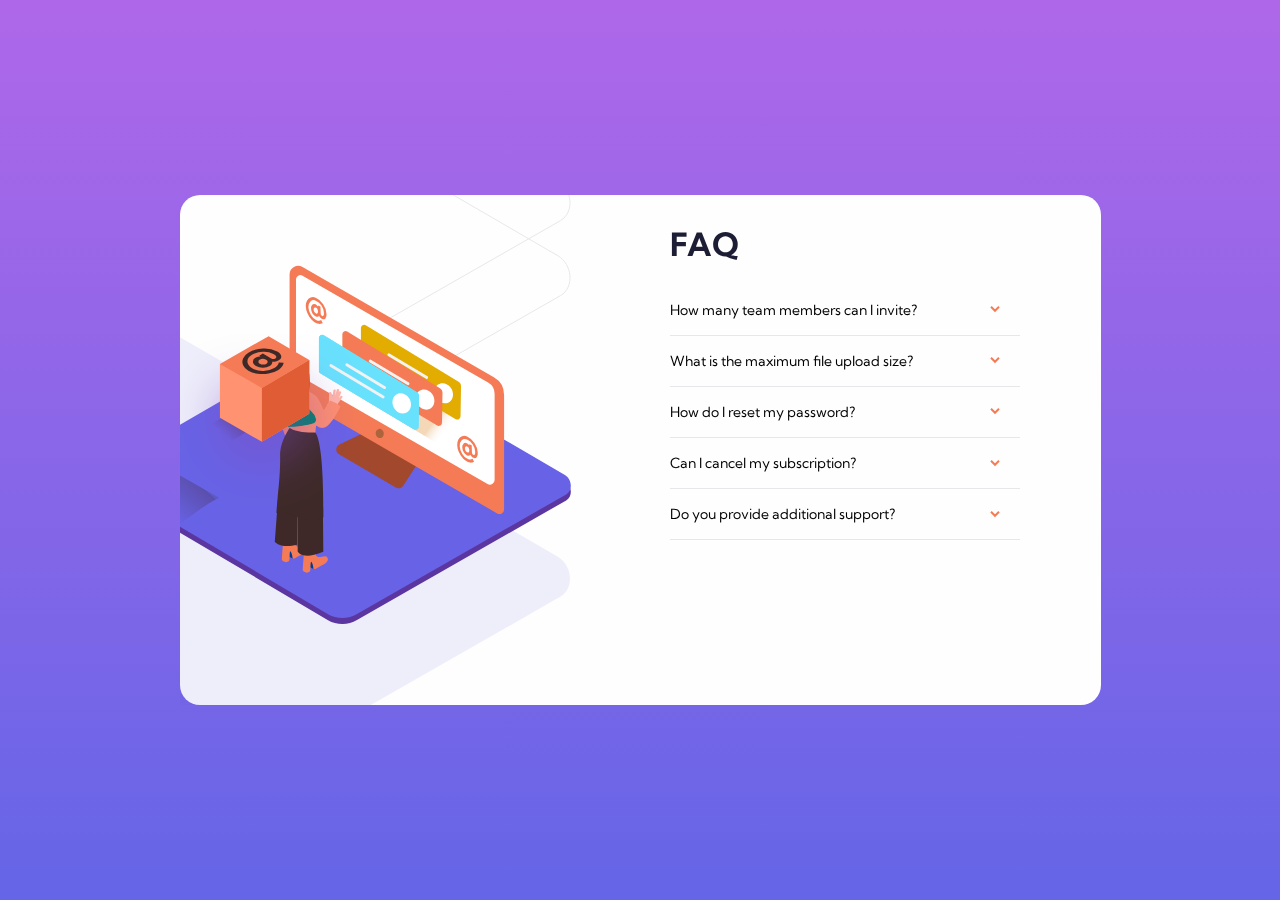
==== commit 3cc469ca: "Updates" ====
--- a/index.html
+++ b/index.html
@@ -1 +1 @@
-<!doctype html><html lang="en"><head><meta charset="UTF-8"/><meta name="viewport" content="width=device-width,initial-scale=1"/><title>WTF: Webpack starter kit</title><meta name="description" content="Your project description"/><meta property="og:title" content=""/><meta property="og:description" content=""/><meta property="og:url" content=""/><meta property="og:image" content="https://maciejkorsan.com/wtf-gulp-starter/assets/img/cover.png"/><link rel="apple-touch-icon" sizes="180x180" href="pwa/apple-icon-180.png"/><link rel="apple-touch-icon" sizes="167x167" href="pwa/apple-icon-167.png"/><link rel="apple-touch-icon" sizes="152x152" href="pwa/apple-icon-152.png"/><link rel="apple-touch-icon" sizes="120x120" href="pwa/apple-icon-120.png"/><meta name="apple-mobile-web-app-capable" content="yes"/><link href="index.ea37e29e.css" rel="stylesheet"></head><body><main><div class="container"><div class="container__illustration"><svg class="box" width="191" height="184" xmlns="http://www.w3.org/2000/svg" xmlns:xlink="http://www.w3.org/1999/xlink"><defs><filter x="-97.9%" y="-76.3%" width="295.8%" height="313.7%" filterUnits="objectBoundingBox" id="a"><feOffset dy="25" in="SourceAlpha" result="shadowOffsetOuter1"/><feGaussianBlur stdDeviation="25" in="shadowOffsetOuter1" result="shadowBlurOuter1"/><feColorMatrix values="0 0 0 0 0.209139076 0 0 0 0 0.0691446444 0 0 0 0 0.478091033 0 0 0 0.497159091 0" in="shadowBlurOuter1"/></filter><path id="b" d="M0 27.756v53.87l41.968 24.035 47.387-28.025v-53.87"/></defs><g fill="none" fill-rule="evenodd"><g transform="translate(50.93 2.125)"><use fill="#000" filter="url(#a)" xlink:href="#b"/><use fill="#FF9271" xlink:href="#b"/></g><path fill="#DF5C34" fill-rule="nonzero" d="M92.899 53.917v53.87l47.387-28.026v-53.87z"/><path fill="#F47B56" fill-rule="nonzero" d="M50.93 29.88L99.624 2.126l40.662 23.767-47.387 28.025z"/><path d="M94.013 14.49a25.942 25.942 0 0114.207 3.129c2.486 1.462 3.844 2.988 4.036 4.579.192 1.59-.628 2.975-2.562 4.143a9.115 9.115 0 01-2.985 1.18c-.869.205-1.76.295-2.652.269l-.974-.077c.091.217.151.446.18.68a3.132 3.132 0 01-.513 1.552 5.704 5.704 0 01-2.1 2.065 12.633 12.633 0 01-6.7 1.77 13.247 13.247 0 01-6.957-1.757c-1.999-1.18-3.023-2.566-3.1-4.156a4.49 4.49 0 012.562-4.015 8.488 8.488 0 012.357-1.013 9.175 9.175 0 012.037-.346h.705l-1.282-.77 3.6-2.244 8.34 4.912a4.377 4.377 0 004.15 0c1.769-1.103 1.137-2.552-1.895-4.348a19.261 19.261 0 00-10.556-2.347 21.67 21.67 0 00-11.018 3.168c-3.023 1.89-4.522 4.143-4.496 6.76 0 2.564 1.601 4.848 4.714 6.682a21.015 21.015 0 0011.146 2.655 20.926 20.926 0 0011.017-2.925 12.353 12.353 0 003.062-2.565 5.683 5.683 0 001.28-2.18l.18-.808 4.753.269c.008.145.008.29 0 .436a8.216 8.216 0 01-.346 1.154 8.303 8.303 0 01-.82 1.72 11.912 11.912 0 01-1.69 2 15.952 15.952 0 01-2.755 2.13 25.602 25.602 0 01-9.326 3.36 35.176 35.176 0 01-10.877.192 24.896 24.896 0 01-9.339-3.053 12.127 12.127 0 01-5.304-5.566 8.192 8.192 0 010-6.593 12.692 12.692 0 015.266-5.759 28.966 28.966 0 0114.655-4.284zm4.663 13.262c-.17-.891-.77-1.64-1.601-2.001a6.579 6.579 0 00-3.33-.911 5.619 5.619 0 00-3.101.795 2.283 2.283 0 00-1.281 2.001c.117.89.69 1.654 1.512 2.014a6.54 6.54 0 003.394.86 6.092 6.092 0 003.254-.847 2.065 2.065 0 001.205-1.911" fill="#3E2928" fill-rule="nonzero"/></g></svg> <svg class="container__svg" width="472" height="359" xmlns="http://www.w3.org/2000/svg"><defs><linearGradient x1="61.181%" y1="36.82%" x2="40.788%" y2="55.54%" id="a"><stop stop-color="#78B46A" offset="0%"/><stop stop-color="#7F3500" offset="3%"/><stop stop-color="#FFF" offset="100%"/></linearGradient><linearGradient x1="82.186%" y1="28.519%" x2="29.852%" y2="62.464%" id="b"><stop stop-color="#78B46A" offset="0%"/><stop stop-color="#7F3500" offset="3%"/><stop stop-color="#FFF" offset="100%"/></linearGradient><linearGradient x1="80.66%" y1="21.864%" x2="21.557%" y2="66.62%" id="c"><stop stop-color="#78B46A" offset="0%"/><stop stop-color="#7F3500" offset="3%"/><stop stop-color="#FFF" offset="100%"/></linearGradient><linearGradient x1="81.016%" y1="60.589%" x2="67.462%" y2="55.277%" id="d"><stop stop-color="#FFF" stop-opacity="0" offset="0%"/><stop stop-color="#DC841E" offset="99%"/></linearGradient><linearGradient x1="82.183%" y1="27.537%" x2="29.857%" y2="62.324%" id="e"><stop stop-color="#78B46A" offset="0%"/><stop stop-color="#7F3500" offset="3%"/><stop stop-color="#FFF" offset="100%"/></linearGradient></defs><g fill-rule="nonzero" fill="none"><path d="M229.018 355.203L9.313 225.211c-6.995-3.938-12.99-10.39-6.175-14.622L223.625 83.367c3.305-2.052 8.327-3.399 11.696-1.437l230.595 134.007c6.994 4.066 8.25 15.392 1.28 19.496L257.972 354.998a29.178 29.178 0 01-28.953.205z" fill="#5B36A0"/><path d="M229.018 349.203L9.313 219.211c-6.995-3.938-12.99-10.39-6.175-14.622L223.625 77.367c3.305-2.052 8.327-3.399 11.696-1.437l230.595 134.007c6.994 4.066 8.25 15.392 1.28 19.496L257.972 348.998a29.178 29.178 0 01-28.953.205z" fill="#6862E6"/><path d="M247.133 177.693L203.78 202.46s66.783 40.8 80.439 46.546l24.968-35.913" fill="url(#a)" opacity=".25" style="mix-blend-mode:multiply"/><path d="M232.157 296.513l-43.365-24.715-43.364 24.767s22.585 13.8 44.171 26.473c13.708-9.71 27.428-19.521 42.558-26.525z" fill="url(#b)" opacity=".25" style="mix-blend-mode:multiply"/><path d="M138.728 143.883l-27.505 15.712s2.331 14.404 15.988 20.15l36.01-23.087" fill="url(#c)" opacity=".46" style="mix-blend-mode:multiply"/><ellipse fill="#68E1FD" cx="152.192" cy="147.898" rx="16.59" ry="11.697"/><ellipse fill="#974C26" cx="152.179" cy="140.997" rx="12.426" ry="5.092"/><path d="M151.73 132.506c0-2.296-.076-4.591-.256-6.887-.051-.599-.106-1.193-.166-1.783l-.128-1.167c0-.347-.18-1.283-.18-1.193-.077-.47-.158-.936-.243-1.398a54.855 54.855 0 00-8.865-21.715 31.778 31.778 0 00-2.473 12.71c0 1.284.103 2.566.205 3.772v.757c.103.615.218 1.282.346 1.846a50.222 50.222 0 001.96 6.888 41.928 41.928 0 002.678 6.003 82.454 82.454 0 003.676 6.349 90.88 90.88 0 002.985 4.425c.308-2.86.449-5.734.461-8.607zm-6.52-25.819a2.067 2.067 0 000-.897c.316.324.628.658.935 1a2.84 2.84 0 00-.948-.103h.013z" fill="#999A1C"/><path d="M155.996 134.276a65.015 65.015 0 003.498-5.938c.282-.53.555-1.06.82-1.59l.525-1.065.5-1.103.55-1.283a54.876 54.876 0 004.266-23.087 31.728 31.728 0 00-8.967 9.363 45.938 45.938 0 00-1.858 3.284l-.256.474-.064.206c-.243.577-.487 1.154-.717 1.744a50.22 50.22 0 00-2.063 6.862 41.95 41.95 0 00-.986 6.503 77.621 77.621 0 00-.333 7.323c0 1.911 0 3.656.115 5.336 1.704-2.27 3.42-4.605 4.97-7.029zm8.456-25.254c.2-.226.349-.493.435-.783.094.445.175.873.244 1.283-.2-.2-.43-.368-.68-.5z" fill="#999A1C"/><path d="M155.907 139.997a64.687 64.687 0 003.843-2.078l.96-.59.629-.398.615-.436.717-.526a34.464 34.464 0 009.736-11.069 19.928 19.928 0 00-7.84 2.168c-.705.36-1.384.757-2.063 1.167l-.294.18-.103.09-.948.705a31.541 31.541 0 00-3.33 3.04 26.351 26.351 0 00-2.627 3.193 83.516 83.516 0 00-2.562 3.848 55.792 55.792 0 00-1.653 2.925c1.653-.693 3.306-1.411 4.92-2.22zm12.708-10.902a1.28 1.28 0 00.487-.283c-.094.274-.196.543-.308.808a1.797 1.797 0 00-.179-.513v-.012zM151.73 132.506c0-2.296-.076-4.591-.256-6.887-.051-.599-.106-1.193-.166-1.783l-.128-1.167c0-.347-.18-1.283-.18-1.193-.077-.47-.158-.936-.243-1.398a54.855 54.855 0 00-8.865-21.715 31.778 31.778 0 00-2.473 12.71c0 1.284.103 2.566.205 3.772v.757c.103.615.218 1.282.346 1.846a50.222 50.222 0 001.96 6.888 41.928 41.928 0 002.678 6.003 82.454 82.454 0 003.676 6.349 90.88 90.88 0 002.985 4.425c.308-2.86.449-5.734.461-8.607zm-6.52-25.819a2.067 2.067 0 000-.897c.316.324.628.658.935 1a2.84 2.84 0 00-.948-.103h.013z" fill="#999A1C"/><path d="M155.996 134.276a65.015 65.015 0 003.498-5.938c.282-.53.555-1.06.82-1.59l.525-1.065.5-1.103.55-1.283a54.876 54.876 0 004.266-23.087 31.728 31.728 0 00-8.967 9.363 45.938 45.938 0 00-1.858 3.284l-.256.474-.064.206c-.243.577-.487 1.154-.717 1.744a50.22 50.22 0 00-2.063 6.862 41.95 41.95 0 00-.986 6.503 77.621 77.621 0 00-.333 7.323c0 1.911 0 3.656.115 5.336 1.704-2.27 3.42-4.605 4.97-7.029zm8.456-25.254c.2-.226.349-.493.435-.783.094.445.175.873.244 1.283-.2-.2-.43-.368-.68-.5z" fill="#999A1C"/><path d="M155.907 139.997a64.687 64.687 0 003.843-2.078l.96-.59.629-.398.615-.436.717-.526a34.464 34.464 0 009.736-11.069 19.928 19.928 0 00-7.84 2.168c-.705.36-1.384.757-2.063 1.167l-.294.18-.103.09-.948.705a31.541 31.541 0 00-3.33 3.04 26.351 26.351 0 00-2.627 3.193 83.516 83.516 0 00-2.562 3.848 55.792 55.792 0 00-1.653 2.925c1.653-.693 3.306-1.411 4.92-2.22zm12.708-10.902a1.28 1.28 0 00.487-.283c-.094.274-.196.543-.308.808a1.797 1.797 0 00-.179-.513v-.012z" fill="#999A1C"/><path d="M264.35 168.022l-23.994 11.543a5.53 5.53 0 00-.384 9.76l56.867 33.22a5.518 5.518 0 007.43-1.782l13.823-21.523" fill="#A1482D"/><path d="M394.854 112.344L203.524 1.962a8.626 8.626 0 00-8.626.01 8.644 8.644 0 00-4.312 7.48v114.833a7.184 7.184 0 003.587 6.22L398.146 248.39a4.62 4.62 0 004.632.003 4.631 4.631 0 002.312-4.018V130.018a20.398 20.398 0 00-10.236-17.674z" fill="#F47B56"/><path d="M203.537 10.646l185.552 106.88a13.034 13.034 0 016.52 11.286v86.076a4.708 4.708 0 01-2.344 4.065 4.697 4.697 0 01-4.688.014L199.348 110.304a4.643 4.643 0 01-2.331-4.027V14.429c0-1.555.827-2.992 2.171-3.772a4.351 4.351 0 014.35-.011z" fill="#FFF"/><ellipse fill="#AB643C" transform="rotate(-10.9 280.738 168.465)" cx="280.738" cy="168.465" rx="4.036" ry="4.617"/><path fill="url(#d)" opacity=".32" d="M253.41 127.427l86.23 51.869 42.595-24.793-76.109-44.353"/><path d="M359.97 117.102l-93.224-56.91a3.225 3.225 0 00-3.278.028 3.233 3.233 0 00-1.565 2.884V95.53a3.4 3.4 0 001.627 2.924l93.212 55.704c.997.567 2.22.56 3.21-.02a3.22 3.22 0 001.594-2.79l.487-30.23a4.542 4.542 0 00-2.063-4.015z" fill="#E2AC00"/><path d="M337.667 133.789c3.343 4.681 9.223 5.99 13.118 2.937 3.894-3.053 4.343-9.324 1-13.993-3.345-4.669-9.225-5.99-13.12-2.937-3.894 3.052-4.342 9.311-.998 13.993z" fill="#FFF"/><path d="M328.52 111.318l-38.023-22.92a1.447 1.447 0 00-1.862.578 1.45 1.45 0 00.402 1.91l38.022 22.92a1.447 1.447 0 001.862-.578 1.45 1.45 0 00-.401-1.91zM326.957 120.63l-52.41-31.591a1.45 1.45 0 00-1.396 2.488l52.345 31.603a1.447 1.447 0 001.862-.578 1.45 1.45 0 00-.401-1.91v-.013z" fill="#F2F2F2"/><path d="M341.369 123.387L248.196 66.49a3.225 3.225 0 00-3.278.028 3.233 3.233 0 00-1.565 2.884v32.411a3.4 3.4 0 001.615 2.938l93.211 55.703c1.008.58 2.25.57 3.248-.025a3.22 3.22 0 001.569-2.848l.487-30.23a4.542 4.542 0 00-2.114-3.964z" fill="#F47B56"/><path d="M319.065 140.074c3.344 4.681 9.224 5.99 13.119 2.937 3.894-3.053 4.342-9.325.999-13.993-3.344-4.67-9.224-5.99-13.118-2.938-3.895 3.053-4.343 9.312-1 13.994z" fill="#FFF"/><path d="M309.918 117.602l-38.048-22.92a1.447 1.447 0 00-1.862.578 1.45 1.45 0 00.402 1.91l38.022 22.92a1.447 1.447 0 001.862-.578 1.45 1.45 0 00-.401-1.91h.025zM308.343 126.978l-52.397-31.642a1.447 1.447 0 00-1.862.579 1.45 1.45 0 00.402 1.91l52.409 31.59a1.447 1.447 0 001.862-.578 1.45 1.45 0 00-.402-1.91l-.012.051z" fill="#F2F2F2"/><path d="M317.99 127.21l-93.2-56.897a3.225 3.225 0 00-3.278.027 3.233 3.233 0 00-1.564 2.884v32.412a3.4 3.4 0 001.627 2.924l93.211 55.704c1.008.58 2.25.57 3.249-.026a3.22 3.22 0 001.568-2.847l.487-30.231a4.542 4.542 0 00-2.1-3.95z" fill="#68E1FD"/><path d="M317.99 127.21l-93.2-56.897a3.225 3.225 0 00-3.278.027 3.233 3.233 0 00-1.564 2.884v32.412a3.4 3.4 0 001.627 2.924l93.211 55.704c1.008.58 2.25.57 3.249-.026a3.22 3.22 0 001.568-2.847l.487-30.231a4.542 4.542 0 00-2.1-3.95z" fill="#68E1FD"/><path d="M295.673 143.896c3.343 4.681 9.224 5.99 13.118 2.937 3.895-3.053 4.343-9.325 1-13.993-3.344-4.669-9.225-5.99-13.119-2.937-3.894 3.052-4.304 9.311-1 13.993z" fill="#FFF"/><path d="M286.526 121.425l-38.035-22.92a1.447 1.447 0 00-1.862.578 1.45 1.45 0 00.401 1.91l38.023 22.92a1.447 1.447 0 001.862-.578 1.45 1.45 0 00-.402-1.91h.013zM284.95 130.75l-52.409-31.592a1.447 1.447 0 00-1.862.579 1.45 1.45 0 00.402 1.91l52.409 31.59a1.447 1.447 0 001.862-.578 1.45 1.45 0 00-.402-1.91z" fill="#F2F2F2"/><path d="M195.672 124.028a45.406 45.406 0 00-13.208 19.38c-4.638 12.827 6.956 33.784 6.956 33.784l18.038-14.3" fill="#FF8F6F"/><path d="M193.724 293.602l-4.893-2.706 1.28-7.003s7.29.692 7.93 3.283" fill="#003B94"/><path d="M195.518 293.5c1.102-.68 2.255-1.283 3.395-1.886 2.83-1.552 6.918-3.155 8.66-6.067a3.39 3.39 0 00-.23-3.848c-2.563-3.104-8.174 2.001-11.044-1.436-.563-.68-.832-11.467-.832-11.467l-10.915 2.95s-1.845 21.676-1.64 23.01c.205 1.334 3.959 2.566 3.959 2.566a9.666 9.666 0 003.151-1.283c1.14-.834.102-11.005 1.563-9.581 1.46 1.424 2.1 6.99 2.1 6.99.607.092 1.222.11 1.833.051z" fill="#F47B56"/><path d="M214.568 304.08l-4.894-2.667 1.28-7.003s7.29.693 7.93 3.283" fill="#003B94"/><path d="M216.412 303.978c1.102-.68 2.255-1.282 3.395-1.885 2.831-1.552 6.918-3.155 8.66-6.067a3.39 3.39 0 00-.23-3.848c-2.563-3.104-8.174 2.001-11.043-1.436-.564-.68-.833-11.467-.833-11.467l-10.915 2.95s-1.857 21.753-1.652 23.036c.205 1.282 3.958 2.565 3.958 2.565a9.666 9.666 0 003.152-1.283c1.14-.833.102-11.004 1.563-9.58 1.46 1.423 2.1 6.99 2.1 6.99a7.498 7.498 0 001.845.025z" fill="#F47B56"/><path d="M179.005 233.614l-3.216 43.058s5.125 7.08 22.304 3.142l.166-29.026M198.849 242.144c-.372 3.706 0 44.596 0 44.596s4.752 8.901 25.442 0l-.295-34.746" fill="#3E2928"/><path d="M177.403 247.838c1.41.975 1.896-4.04 3.37-3.18a83.77 83.77 0 0016.961 7.49h.128a1.165 1.165 0 011.576.577 89.585 89.585 0 0011.133 2.565c4.83.77 8.826-2.808 13.784-3.052 0-19.008.09-73.109-7.994-84.652l-23.918-8.055c-.115 1.975-11.606 15.314-11.325 31.578.32 18.328-2.062 35.618-2.472 41.351-.064.975-1.191 14.34-1.243 15.378z" fill="#3E2928"/><path d="M218.564 145.73l-2.203 21.804s-17.845.719-25.532-4.591v-18.496" fill="#FF8F6F"/><path d="M241.252 131.378l-1.819 2.488c.97-2.024 1.826-4.1 2.562-6.22.513-1.45-1.806-2.027-2.318-.578l-.27.744c.223-.77.432-1.543.628-2.322a1.195 1.195 0 10-2.319-.577 62.236 62.236 0 01-1.806 5.952 42.54 42.54 0 00.846-5.26c.154-1.525-2.242-1.461-2.383 0a37.916 37.916 0 01-1.076 5.965c0-.684-.064-1.368-.192-2.052a1.206 1.206 0 00-.5-.86 9.29 9.29 0 00-.23-.795 1.204 1.204 0 00-2.345.36l-.154 8.978c-.433.93-.999 1.795-1.678 2.565a41.64 41.64 0 013.331 2.565 34.337 34.337 0 012.716 2.565 65.716 65.716 0 002.216-2.924c.088-.075.166-.161.23-.257a255.44 255.44 0 016.611-9.337c.948-1.052-1.14-2.219-2.05-1z" fill="#FFB5A9"/><path d="M207.24 125.85s8.43 2.27 11.85 7.695a96.553 96.553 0 015.65 11.66l6.225-9.685s7.559 2.322 10.556 6.042c0 0-8.967 19.623-16.782 21.304-7.814 1.68-16.116-11.518-16.116-11.518s-1.716 5.515-1.383-.372" fill="#FF8F6F"/><path d="M212.595 146.82a17.097 17.097 0 01-5.342-7.618c-1.013-3.45.256-6.478 1.434-9.684a31.237 31.237 0 002.204-9.966c.102-3.36-.282-6.72-.513-10.069a.976.976 0 010-.436c-1.127-3.783-3.433-6.99-7.98-7.375-11.774-1-12.44 12.057-12.35 17.367.09 5.31.653 8.901-3.254 11.12-3.908 2.219-6.726 8.042-2.998 12.75 3.728 4.706.384 2.988-2.101 7.169-2.485 4.181-1.845 9.402 3.254 11.287 5.099 1.885 28.799-1.655 30.976-3.848a4.531 4.531 0 001.115-3.206 12.444 12.444 0 00-4.445-7.49z" fill="#007F68"/><path d="M224.176 39.132a18.805 18.805 0 013.33 9.748 6.419 6.419 0 01-1.088 4.553 2.624 2.624 0 01-3.178.552 4.906 4.906 0 01-1.716-1.154 5.989 5.989 0 01-1.102-1.398l-.307-.603a2.13 2.13 0 01-.308.436 2.24 2.24 0 01-1.05.449 3.186 3.186 0 01-1.896-.231 7.113 7.113 0 01-3.357-3.014 9.692 9.692 0 01-1.486-4.861 4.775 4.775 0 011.192-3.848 2.739 2.739 0 013.113-.488c.513.205.986.5 1.396.873.35.297.659.637.922 1.013l.23.41v-1.141l2.563 1 .256 7.209c.018.516.178 1.017.462 1.449.24.417.609.745 1.05.936 1.238.488 1.81-.581 1.717-3.206a13.889 13.889 0 00-2.473-7.247 12.136 12.136 0 00-5.675-4.848 4.774 4.774 0 00-5.33.68 7.252 7.252 0 00-2.062 5.925 15.3 15.3 0 002.562 7.696 11.817 11.817 0 005.47 5.13c.812.34 1.684.51 2.563.5a3.417 3.417 0 001.665-.307l.513-.283 1.55 2.886-.257.18a6.133 6.133 0 01-.755.359c-.41.177-.84.298-1.282.36a6.398 6.398 0 01-1.703 0 8.575 8.575 0 01-2.165-.552 14.093 14.093 0 01-5.125-3.771 22.36 22.36 0 01-3.971-6.208 19.027 19.027 0 01-1.64-6.888c-.138-2 .27-3.999 1.179-5.784a6.51 6.51 0 013.638-3.207 7 7 0 015.047.257 16.288 16.288 0 017.508 6.438zm-5.65 9.12c.42-.538.61-1.221.525-1.899a4.904 4.904 0 00-.679-2.372 3.255 3.255 0 00-1.55-1.411 1.395 1.395 0 00-1.576.205 2.35 2.35 0 00-.563 1.86c.029.846.28 1.669.73 2.385.37.652.94 1.165 1.627 1.463a1.28 1.28 0 001.486-.231M375.433 178.013a18.74 18.74 0 013.33 9.748 6.419 6.419 0 01-1.088 4.553 2.637 2.637 0 01-3.177.552 5.047 5.047 0 01-1.717-1.154 6.207 6.207 0 01-1.102-1.399l-.307-.602c-.087.156-.19.302-.308.436-.304.24-.666.395-1.05.449a3.071 3.071 0 01-1.883-.218 7.113 7.113 0 01-3.357-3.027 9.653 9.653 0 01-1.499-4.874 4.724 4.724 0 011.192-3.848 2.726 2.726 0 013.1-.487c.514.204.987.499 1.396.872.35.302.66.647.923 1.026l.243.41v-1.141l2.562.987.257 7.209c.022.515.181 1.015.46 1.449.242.417.61.745 1.051.936 1.281.488 1.807-.577 1.73-3.206a13.953 13.953 0 00-2.473-7.26 12.161 12.161 0 00-5.662-4.835 4.787 4.787 0 00-5.33.667 7.252 7.252 0 00-2.01 5.964 15.25 15.25 0 002.561 7.695 11.868 11.868 0 005.535 4.964 6.668 6.668 0 002.562.513 3.545 3.545 0 001.665-.308l.513-.282 1.55 2.886-.256.18a6.133 6.133 0 01-.756.359c-.412.17-.842.29-1.281.359a6.526 6.526 0 01-1.717 0 8.55 8.55 0 01-2.152-.564 14.093 14.093 0 01-5.125-3.759 22.41 22.41 0 01-3.97-6.22 18.988 18.988 0 01-1.64-6.888 11.003 11.003 0 011.178-5.772 6.562 6.562 0 013.638-3.219 7.09 7.09 0 015.06.257 16.315 16.315 0 017.354 6.592zm-5.65 9.12a2.567 2.567 0 00.538-1.899 4.865 4.865 0 00-.691-2.372 3.204 3.204 0 00-1.538-1.411 1.395 1.395 0 00-1.575.192 2.323 2.323 0 00-.577 1.86c.03.842.281 1.66.73 2.373.369.655.94 1.172 1.627 1.475a1.28 1.28 0 001.486-.218" fill="#F47B56"/><path d="M120.139 232.704L76.774 208l-43.351 24.754s24.122 15.083 45.709 27.756c13.707-9.697 25.89-20.791 41.007-27.807z" fill="url(#e)" opacity=".25" style="mix-blend-mode:multiply"/></g></svg></div><div class="container__faq"><h1 class="container__title">FAQ</h1><div class="container__div"><button class="container__button button1"><p class="container__question">How many team members can I invite?</p><svg width="10" height="7" xmlns="http://www.w3.org/2000/svg"><path d="M1 .799l4 4 4-4" stroke="#F47B56" stroke-width="2" fill="none" fill-rule="evenodd"/></svg></button><p class="container__answer answer1--js">You can invite up to 2 additional users on the Free plan. There is no limit on team members for the Premium plan.</p></div><div class="container__div"><button class="container__button button2"><p class="container__question">What is the maximum file upload size?</p><svg width="10" height="7" xmlns="http://www.w3.org/2000/svg"><path d="M1 .799l4 4 4-4" stroke="#F47B56" stroke-width="2" fill="none" fill-rule="evenodd"/></svg></button><p class="container__answer answer2--js">No more than 2GB. All files in your account must fit your alotted storage space.</p></div><div class="container__div"><button class="container__button button3"><p class="container__question">How do I reset my password?</p><svg width="10" height="7" xmlns="http://www.w3.org/2000/svg"><path d="M1 .799l4 4 4-4" stroke="#F47B56" stroke-width="2" fill="none" fill-rule="evenodd"/></svg></button><p class="container__answer answer3--js">Click “Forgot password” from the login page or “Change password” from your profile page. A reset link will be emailed to you.</p></div><div class="container__div"><button class="container__button button4"><p class="container__question">Can I cancel my subscription?</p><svg width="10" height="7" xmlns="http://www.w3.org/2000/svg"><path d="M1 .799l4 4 4-4" stroke="#F47B56" stroke-width="2" fill="none" fill-rule="evenodd"/></svg></button><p class="container__answer answer4--js">Yes! Send us a message and we’ll process your request no questions asked.</p></div><div class="container__div"><button class="container__button button5"><p class="container__question">Do you provide additional support?</p><svg width="10" height="7" xmlns="http://www.w3.org/2000/svg"><path d="M1 .799l4 4 4-4" stroke="#F47B56" stroke-width="2" fill="none" fill-rule="evenodd"/></svg></button><p class="container__answer answer5--js">Chat and email support is available 24/7. Phone lines are open during normal business hours.</p></div></div></div></main><script src="index.ea37e29e.js"></script></body></html>+<!doctype html><html lang="en"><head><meta charset="UTF-8"/><meta name="viewport" content="width=device-width,initial-scale=1"/><title>WTF: Webpack starter kit</title><meta name="description" content="Your project description"/><meta property="og:title" content=""/><meta property="og:description" content=""/><meta property="og:url" content=""/><meta property="og:image" content="https://maciejkorsan.com/wtf-gulp-starter/assets/img/cover.png"/><link rel="apple-touch-icon" sizes="180x180" href="pwa/apple-icon-180.png"/><link rel="apple-touch-icon" sizes="167x167" href="pwa/apple-icon-167.png"/><link rel="apple-touch-icon" sizes="152x152" href="pwa/apple-icon-152.png"/><link rel="apple-touch-icon" sizes="120x120" href="pwa/apple-icon-120.png"/><meta name="apple-mobile-web-app-capable" content="yes"/><link href="index.0accc51e.css" rel="stylesheet"></head><body><main><div class="container"><div class="container__illustration"><div class="background"><svg class="background__image" width="966" height="945" xmlns="http://www.w3.org/2000/svg"><g fill-rule="nonzero" fill="none" opacity=".099"><path d="M468.755 937.353L19.744 671.73c-14.295-8.047-26.548-21.23-12.62-29.878L457.734 381.89c6.754-4.194 17.018-6.946 23.903-2.936l471.265 273.827c14.296 8.308 16.861 31.45 2.619 39.837L527.925 936.933a59.64 59.64 0 01-59.17.42z" fill="#6862E6"/><path d="M468.755 561.353L19.744 295.73c-14.295-8.047-26.548-21.23-12.62-29.878L457.734 5.89c6.754-4.194 17.018-6.946 23.903-2.936l471.265 273.827c14.296 8.308 16.861 31.45 2.619 39.837L527.925 560.933a59.64 59.64 0 01-59.17.42z" stroke="#1E1F36"/><path d="M468.755 636.353L19.744 370.73c-14.295-8.047-26.548-21.23-12.62-29.878L457.734 80.89c6.754-4.194 17.018-6.946 23.903-2.936l471.265 273.827c14.296 8.308 16.861 31.45 2.619 39.837L527.925 635.933a59.64 59.64 0 01-59.17.42z" stroke="#1E1F36"/></g></svg></div><svg class="box" width="191" height="184" xmlns="http://www.w3.org/2000/svg" xmlns:xlink="http://www.w3.org/1999/xlink"><defs><filter x="-97.9%" y="-76.3%" width="295.8%" height="313.7%" filterUnits="objectBoundingBox" id="a"><feOffset dy="25" in="SourceAlpha" result="shadowOffsetOuter1"/><feGaussianBlur stdDeviation="25" in="shadowOffsetOuter1" result="shadowBlurOuter1"/><feColorMatrix values="0 0 0 0 0.209139076 0 0 0 0 0.0691446444 0 0 0 0 0.478091033 0 0 0 0.497159091 0" in="shadowBlurOuter1"/></filter><path id="b" d="M0 27.756v53.87l41.968 24.035 47.387-28.025v-53.87"/></defs><g fill="none" fill-rule="evenodd"><g transform="translate(50.93 2.125)"><use fill="#000" filter="url(#a)" xlink:href="#b"/><use fill="#FF9271" xlink:href="#b"/></g><path fill="#DF5C34" fill-rule="nonzero" d="M92.899 53.917v53.87l47.387-28.026v-53.87z"/><path fill="#F47B56" fill-rule="nonzero" d="M50.93 29.88L99.624 2.126l40.662 23.767-47.387 28.025z"/><path d="M94.013 14.49a25.942 25.942 0 0114.207 3.129c2.486 1.462 3.844 2.988 4.036 4.579.192 1.59-.628 2.975-2.562 4.143a9.115 9.115 0 01-2.985 1.18c-.869.205-1.76.295-2.652.269l-.974-.077c.091.217.151.446.18.68a3.132 3.132 0 01-.513 1.552 5.704 5.704 0 01-2.1 2.065 12.633 12.633 0 01-6.7 1.77 13.247 13.247 0 01-6.957-1.757c-1.999-1.18-3.023-2.566-3.1-4.156a4.49 4.49 0 012.562-4.015 8.488 8.488 0 012.357-1.013 9.175 9.175 0 012.037-.346h.705l-1.282-.77 3.6-2.244 8.34 4.912a4.377 4.377 0 004.15 0c1.769-1.103 1.137-2.552-1.895-4.348a19.261 19.261 0 00-10.556-2.347 21.67 21.67 0 00-11.018 3.168c-3.023 1.89-4.522 4.143-4.496 6.76 0 2.564 1.601 4.848 4.714 6.682a21.015 21.015 0 0011.146 2.655 20.926 20.926 0 0011.017-2.925 12.353 12.353 0 003.062-2.565 5.683 5.683 0 001.28-2.18l.18-.808 4.753.269c.008.145.008.29 0 .436a8.216 8.216 0 01-.346 1.154 8.303 8.303 0 01-.82 1.72 11.912 11.912 0 01-1.69 2 15.952 15.952 0 01-2.755 2.13 25.602 25.602 0 01-9.326 3.36 35.176 35.176 0 01-10.877.192 24.896 24.896 0 01-9.339-3.053 12.127 12.127 0 01-5.304-5.566 8.192 8.192 0 010-6.593 12.692 12.692 0 015.266-5.759 28.966 28.966 0 0114.655-4.284zm4.663 13.262c-.17-.891-.77-1.64-1.601-2.001a6.579 6.579 0 00-3.33-.911 5.619 5.619 0 00-3.101.795 2.283 2.283 0 00-1.281 2.001c.117.89.69 1.654 1.512 2.014a6.54 6.54 0 003.394.86 6.092 6.092 0 003.254-.847 2.065 2.065 0 001.205-1.911" fill="#3E2928" fill-rule="nonzero"/></g></svg> <svg class="container__svg" width="472" height="359" xmlns="http://www.w3.org/2000/svg"><defs><linearGradient x1="61.181%" y1="36.82%" x2="40.788%" y2="55.54%" id="a"><stop stop-color="#78B46A" offset="0%"/><stop stop-color="#7F3500" offset="3%"/><stop stop-color="#FFF" offset="100%"/></linearGradient><linearGradient x1="82.186%" y1="28.519%" x2="29.852%" y2="62.464%" id="b"><stop stop-color="#78B46A" offset="0%"/><stop stop-color="#7F3500" offset="3%"/><stop stop-color="#FFF" offset="100%"/></linearGradient><linearGradient x1="80.66%" y1="21.864%" x2="21.557%" y2="66.62%" id="c"><stop stop-color="#78B46A" offset="0%"/><stop stop-color="#7F3500" offset="3%"/><stop stop-color="#FFF" offset="100%"/></linearGradient><linearGradient x1="81.016%" y1="60.589%" x2="67.462%" y2="55.277%" id="d"><stop stop-color="#FFF" stop-opacity="0" offset="0%"/><stop stop-color="#DC841E" offset="99%"/></linearGradient><linearGradient x1="82.183%" y1="27.537%" x2="29.857%" y2="62.324%" id="e"><stop stop-color="#78B46A" offset="0%"/><stop stop-color="#7F3500" offset="3%"/><stop stop-color="#FFF" offset="100%"/></linearGradient></defs><g fill-rule="nonzero" fill="none"><path d="M229.018 355.203L9.313 225.211c-6.995-3.938-12.99-10.39-6.175-14.622L223.625 83.367c3.305-2.052 8.327-3.399 11.696-1.437l230.595 134.007c6.994 4.066 8.25 15.392 1.28 19.496L257.972 354.998a29.178 29.178 0 01-28.953.205z" fill="#5B36A0"/><path d="M229.018 349.203L9.313 219.211c-6.995-3.938-12.99-10.39-6.175-14.622L223.625 77.367c3.305-2.052 8.327-3.399 11.696-1.437l230.595 134.007c6.994 4.066 8.25 15.392 1.28 19.496L257.972 348.998a29.178 29.178 0 01-28.953.205z" fill="#6862E6"/><path d="M247.133 177.693L203.78 202.46s66.783 40.8 80.439 46.546l24.968-35.913" fill="url(#a)" opacity=".25" style="mix-blend-mode:multiply"/><path d="M232.157 296.513l-43.365-24.715-43.364 24.767s22.585 13.8 44.171 26.473c13.708-9.71 27.428-19.521 42.558-26.525z" fill="url(#b)" opacity=".25" style="mix-blend-mode:multiply"/><path d="M138.728 143.883l-27.505 15.712s2.331 14.404 15.988 20.15l36.01-23.087" fill="url(#c)" opacity=".46" style="mix-blend-mode:multiply"/><ellipse fill="#68E1FD" cx="152.192" cy="147.898" rx="16.59" ry="11.697"/><ellipse fill="#974C26" cx="152.179" cy="140.997" rx="12.426" ry="5.092"/><path d="M151.73 132.506c0-2.296-.076-4.591-.256-6.887-.051-.599-.106-1.193-.166-1.783l-.128-1.167c0-.347-.18-1.283-.18-1.193-.077-.47-.158-.936-.243-1.398a54.855 54.855 0 00-8.865-21.715 31.778 31.778 0 00-2.473 12.71c0 1.284.103 2.566.205 3.772v.757c.103.615.218 1.282.346 1.846a50.222 50.222 0 001.96 6.888 41.928 41.928 0 002.678 6.003 82.454 82.454 0 003.676 6.349 90.88 90.88 0 002.985 4.425c.308-2.86.449-5.734.461-8.607zm-6.52-25.819a2.067 2.067 0 000-.897c.316.324.628.658.935 1a2.84 2.84 0 00-.948-.103h.013z" fill="#999A1C"/><path d="M155.996 134.276a65.015 65.015 0 003.498-5.938c.282-.53.555-1.06.82-1.59l.525-1.065.5-1.103.55-1.283a54.876 54.876 0 004.266-23.087 31.728 31.728 0 00-8.967 9.363 45.938 45.938 0 00-1.858 3.284l-.256.474-.064.206c-.243.577-.487 1.154-.717 1.744a50.22 50.22 0 00-2.063 6.862 41.95 41.95 0 00-.986 6.503 77.621 77.621 0 00-.333 7.323c0 1.911 0 3.656.115 5.336 1.704-2.27 3.42-4.605 4.97-7.029zm8.456-25.254c.2-.226.349-.493.435-.783.094.445.175.873.244 1.283-.2-.2-.43-.368-.68-.5z" fill="#999A1C"/><path d="M155.907 139.997a64.687 64.687 0 003.843-2.078l.96-.59.629-.398.615-.436.717-.526a34.464 34.464 0 009.736-11.069 19.928 19.928 0 00-7.84 2.168c-.705.36-1.384.757-2.063 1.167l-.294.18-.103.09-.948.705a31.541 31.541 0 00-3.33 3.04 26.351 26.351 0 00-2.627 3.193 83.516 83.516 0 00-2.562 3.848 55.792 55.792 0 00-1.653 2.925c1.653-.693 3.306-1.411 4.92-2.22zm12.708-10.902a1.28 1.28 0 00.487-.283c-.094.274-.196.543-.308.808a1.797 1.797 0 00-.179-.513v-.012zM151.73 132.506c0-2.296-.076-4.591-.256-6.887-.051-.599-.106-1.193-.166-1.783l-.128-1.167c0-.347-.18-1.283-.18-1.193-.077-.47-.158-.936-.243-1.398a54.855 54.855 0 00-8.865-21.715 31.778 31.778 0 00-2.473 12.71c0 1.284.103 2.566.205 3.772v.757c.103.615.218 1.282.346 1.846a50.222 50.222 0 001.96 6.888 41.928 41.928 0 002.678 6.003 82.454 82.454 0 003.676 6.349 90.88 90.88 0 002.985 4.425c.308-2.86.449-5.734.461-8.607zm-6.52-25.819a2.067 2.067 0 000-.897c.316.324.628.658.935 1a2.84 2.84 0 00-.948-.103h.013z" fill="#999A1C"/><path d="M155.996 134.276a65.015 65.015 0 003.498-5.938c.282-.53.555-1.06.82-1.59l.525-1.065.5-1.103.55-1.283a54.876 54.876 0 004.266-23.087 31.728 31.728 0 00-8.967 9.363 45.938 45.938 0 00-1.858 3.284l-.256.474-.064.206c-.243.577-.487 1.154-.717 1.744a50.22 50.22 0 00-2.063 6.862 41.95 41.95 0 00-.986 6.503 77.621 77.621 0 00-.333 7.323c0 1.911 0 3.656.115 5.336 1.704-2.27 3.42-4.605 4.97-7.029zm8.456-25.254c.2-.226.349-.493.435-.783.094.445.175.873.244 1.283-.2-.2-.43-.368-.68-.5z" fill="#999A1C"/><path d="M155.907 139.997a64.687 64.687 0 003.843-2.078l.96-.59.629-.398.615-.436.717-.526a34.464 34.464 0 009.736-11.069 19.928 19.928 0 00-7.84 2.168c-.705.36-1.384.757-2.063 1.167l-.294.18-.103.09-.948.705a31.541 31.541 0 00-3.33 3.04 26.351 26.351 0 00-2.627 3.193 83.516 83.516 0 00-2.562 3.848 55.792 55.792 0 00-1.653 2.925c1.653-.693 3.306-1.411 4.92-2.22zm12.708-10.902a1.28 1.28 0 00.487-.283c-.094.274-.196.543-.308.808a1.797 1.797 0 00-.179-.513v-.012z" fill="#999A1C"/><path d="M264.35 168.022l-23.994 11.543a5.53 5.53 0 00-.384 9.76l56.867 33.22a5.518 5.518 0 007.43-1.782l13.823-21.523" fill="#A1482D"/><path d="M394.854 112.344L203.524 1.962a8.626 8.626 0 00-8.626.01 8.644 8.644 0 00-4.312 7.48v114.833a7.184 7.184 0 003.587 6.22L398.146 248.39a4.62 4.62 0 004.632.003 4.631 4.631 0 002.312-4.018V130.018a20.398 20.398 0 00-10.236-17.674z" fill="#F47B56"/><path d="M203.537 10.646l185.552 106.88a13.034 13.034 0 016.52 11.286v86.076a4.708 4.708 0 01-2.344 4.065 4.697 4.697 0 01-4.688.014L199.348 110.304a4.643 4.643 0 01-2.331-4.027V14.429c0-1.555.827-2.992 2.171-3.772a4.351 4.351 0 014.35-.011z" fill="#FFF"/><ellipse fill="#AB643C" transform="rotate(-10.9 280.738 168.465)" cx="280.738" cy="168.465" rx="4.036" ry="4.617"/><path fill="url(#d)" opacity=".32" d="M253.41 127.427l86.23 51.869 42.595-24.793-76.109-44.353"/><path d="M359.97 117.102l-93.224-56.91a3.225 3.225 0 00-3.278.028 3.233 3.233 0 00-1.565 2.884V95.53a3.4 3.4 0 001.627 2.924l93.212 55.704c.997.567 2.22.56 3.21-.02a3.22 3.22 0 001.594-2.79l.487-30.23a4.542 4.542 0 00-2.063-4.015z" fill="#E2AC00"/><path d="M337.667 133.789c3.343 4.681 9.223 5.99 13.118 2.937 3.894-3.053 4.343-9.324 1-13.993-3.345-4.669-9.225-5.99-13.12-2.937-3.894 3.052-4.342 9.311-.998 13.993z" fill="#FFF"/><path d="M328.52 111.318l-38.023-22.92a1.447 1.447 0 00-1.862.578 1.45 1.45 0 00.402 1.91l38.022 22.92a1.447 1.447 0 001.862-.578 1.45 1.45 0 00-.401-1.91zM326.957 120.63l-52.41-31.591a1.45 1.45 0 00-1.396 2.488l52.345 31.603a1.447 1.447 0 001.862-.578 1.45 1.45 0 00-.401-1.91v-.013z" fill="#F2F2F2"/><path d="M341.369 123.387L248.196 66.49a3.225 3.225 0 00-3.278.028 3.233 3.233 0 00-1.565 2.884v32.411a3.4 3.4 0 001.615 2.938l93.211 55.703c1.008.58 2.25.57 3.248-.025a3.22 3.22 0 001.569-2.848l.487-30.23a4.542 4.542 0 00-2.114-3.964z" fill="#F47B56"/><path d="M319.065 140.074c3.344 4.681 9.224 5.99 13.119 2.937 3.894-3.053 4.342-9.325.999-13.993-3.344-4.67-9.224-5.99-13.118-2.938-3.895 3.053-4.343 9.312-1 13.994z" fill="#FFF"/><path d="M309.918 117.602l-38.048-22.92a1.447 1.447 0 00-1.862.578 1.45 1.45 0 00.402 1.91l38.022 22.92a1.447 1.447 0 001.862-.578 1.45 1.45 0 00-.401-1.91h.025zM308.343 126.978l-52.397-31.642a1.447 1.447 0 00-1.862.579 1.45 1.45 0 00.402 1.91l52.409 31.59a1.447 1.447 0 001.862-.578 1.45 1.45 0 00-.402-1.91l-.012.051z" fill="#F2F2F2"/><path d="M317.99 127.21l-93.2-56.897a3.225 3.225 0 00-3.278.027 3.233 3.233 0 00-1.564 2.884v32.412a3.4 3.4 0 001.627 2.924l93.211 55.704c1.008.58 2.25.57 3.249-.026a3.22 3.22 0 001.568-2.847l.487-30.231a4.542 4.542 0 00-2.1-3.95z" fill="#68E1FD"/><path d="M317.99 127.21l-93.2-56.897a3.225 3.225 0 00-3.278.027 3.233 3.233 0 00-1.564 2.884v32.412a3.4 3.4 0 001.627 2.924l93.211 55.704c1.008.58 2.25.57 3.249-.026a3.22 3.22 0 001.568-2.847l.487-30.231a4.542 4.542 0 00-2.1-3.95z" fill="#68E1FD"/><path d="M295.673 143.896c3.343 4.681 9.224 5.99 13.118 2.937 3.895-3.053 4.343-9.325 1-13.993-3.344-4.669-9.225-5.99-13.119-2.937-3.894 3.052-4.304 9.311-1 13.993z" fill="#FFF"/><path d="M286.526 121.425l-38.035-22.92a1.447 1.447 0 00-1.862.578 1.45 1.45 0 00.401 1.91l38.023 22.92a1.447 1.447 0 001.862-.578 1.45 1.45 0 00-.402-1.91h.013zM284.95 130.75l-52.409-31.592a1.447 1.447 0 00-1.862.579 1.45 1.45 0 00.402 1.91l52.409 31.59a1.447 1.447 0 001.862-.578 1.45 1.45 0 00-.402-1.91z" fill="#F2F2F2"/><path d="M195.672 124.028a45.406 45.406 0 00-13.208 19.38c-4.638 12.827 6.956 33.784 6.956 33.784l18.038-14.3" fill="#FF8F6F"/><path d="M193.724 293.602l-4.893-2.706 1.28-7.003s7.29.692 7.93 3.283" fill="#003B94"/><path d="M195.518 293.5c1.102-.68 2.255-1.283 3.395-1.886 2.83-1.552 6.918-3.155 8.66-6.067a3.39 3.39 0 00-.23-3.848c-2.563-3.104-8.174 2.001-11.044-1.436-.563-.68-.832-11.467-.832-11.467l-10.915 2.95s-1.845 21.676-1.64 23.01c.205 1.334 3.959 2.566 3.959 2.566a9.666 9.666 0 003.151-1.283c1.14-.834.102-11.005 1.563-9.581 1.46 1.424 2.1 6.99 2.1 6.99.607.092 1.222.11 1.833.051z" fill="#F47B56"/><path d="M214.568 304.08l-4.894-2.667 1.28-7.003s7.29.693 7.93 3.283" fill="#003B94"/><path d="M216.412 303.978c1.102-.68 2.255-1.282 3.395-1.885 2.831-1.552 6.918-3.155 8.66-6.067a3.39 3.39 0 00-.23-3.848c-2.563-3.104-8.174 2.001-11.043-1.436-.564-.68-.833-11.467-.833-11.467l-10.915 2.95s-1.857 21.753-1.652 23.036c.205 1.282 3.958 2.565 3.958 2.565a9.666 9.666 0 003.152-1.283c1.14-.833.102-11.004 1.563-9.58 1.46 1.423 2.1 6.99 2.1 6.99a7.498 7.498 0 001.845.025z" fill="#F47B56"/><path d="M179.005 233.614l-3.216 43.058s5.125 7.08 22.304 3.142l.166-29.026M198.849 242.144c-.372 3.706 0 44.596 0 44.596s4.752 8.901 25.442 0l-.295-34.746" fill="#3E2928"/><path d="M177.403 247.838c1.41.975 1.896-4.04 3.37-3.18a83.77 83.77 0 0016.961 7.49h.128a1.165 1.165 0 011.576.577 89.585 89.585 0 0011.133 2.565c4.83.77 8.826-2.808 13.784-3.052 0-19.008.09-73.109-7.994-84.652l-23.918-8.055c-.115 1.975-11.606 15.314-11.325 31.578.32 18.328-2.062 35.618-2.472 41.351-.064.975-1.191 14.34-1.243 15.378z" fill="#3E2928"/><path d="M218.564 145.73l-2.203 21.804s-17.845.719-25.532-4.591v-18.496" fill="#FF8F6F"/><path d="M241.252 131.378l-1.819 2.488c.97-2.024 1.826-4.1 2.562-6.22.513-1.45-1.806-2.027-2.318-.578l-.27.744c.223-.77.432-1.543.628-2.322a1.195 1.195 0 10-2.319-.577 62.236 62.236 0 01-1.806 5.952 42.54 42.54 0 00.846-5.26c.154-1.525-2.242-1.461-2.383 0a37.916 37.916 0 01-1.076 5.965c0-.684-.064-1.368-.192-2.052a1.206 1.206 0 00-.5-.86 9.29 9.29 0 00-.23-.795 1.204 1.204 0 00-2.345.36l-.154 8.978c-.433.93-.999 1.795-1.678 2.565a41.64 41.64 0 013.331 2.565 34.337 34.337 0 012.716 2.565 65.716 65.716 0 002.216-2.924c.088-.075.166-.161.23-.257a255.44 255.44 0 016.611-9.337c.948-1.052-1.14-2.219-2.05-1z" fill="#FFB5A9"/><path d="M207.24 125.85s8.43 2.27 11.85 7.695a96.553 96.553 0 015.65 11.66l6.225-9.685s7.559 2.322 10.556 6.042c0 0-8.967 19.623-16.782 21.304-7.814 1.68-16.116-11.518-16.116-11.518s-1.716 5.515-1.383-.372" fill="#FF8F6F"/><path d="M212.595 146.82a17.097 17.097 0 01-5.342-7.618c-1.013-3.45.256-6.478 1.434-9.684a31.237 31.237 0 002.204-9.966c.102-3.36-.282-6.72-.513-10.069a.976.976 0 010-.436c-1.127-3.783-3.433-6.99-7.98-7.375-11.774-1-12.44 12.057-12.35 17.367.09 5.31.653 8.901-3.254 11.12-3.908 2.219-6.726 8.042-2.998 12.75 3.728 4.706.384 2.988-2.101 7.169-2.485 4.181-1.845 9.402 3.254 11.287 5.099 1.885 28.799-1.655 30.976-3.848a4.531 4.531 0 001.115-3.206 12.444 12.444 0 00-4.445-7.49z" fill="#007F68"/><path d="M224.176 39.132a18.805 18.805 0 013.33 9.748 6.419 6.419 0 01-1.088 4.553 2.624 2.624 0 01-3.178.552 4.906 4.906 0 01-1.716-1.154 5.989 5.989 0 01-1.102-1.398l-.307-.603a2.13 2.13 0 01-.308.436 2.24 2.24 0 01-1.05.449 3.186 3.186 0 01-1.896-.231 7.113 7.113 0 01-3.357-3.014 9.692 9.692 0 01-1.486-4.861 4.775 4.775 0 011.192-3.848 2.739 2.739 0 013.113-.488c.513.205.986.5 1.396.873.35.297.659.637.922 1.013l.23.41v-1.141l2.563 1 .256 7.209c.018.516.178 1.017.462 1.449.24.417.609.745 1.05.936 1.238.488 1.81-.581 1.717-3.206a13.889 13.889 0 00-2.473-7.247 12.136 12.136 0 00-5.675-4.848 4.774 4.774 0 00-5.33.68 7.252 7.252 0 00-2.062 5.925 15.3 15.3 0 002.562 7.696 11.817 11.817 0 005.47 5.13c.812.34 1.684.51 2.563.5a3.417 3.417 0 001.665-.307l.513-.283 1.55 2.886-.257.18a6.133 6.133 0 01-.755.359c-.41.177-.84.298-1.282.36a6.398 6.398 0 01-1.703 0 8.575 8.575 0 01-2.165-.552 14.093 14.093 0 01-5.125-3.771 22.36 22.36 0 01-3.971-6.208 19.027 19.027 0 01-1.64-6.888c-.138-2 .27-3.999 1.179-5.784a6.51 6.51 0 013.638-3.207 7 7 0 015.047.257 16.288 16.288 0 017.508 6.438zm-5.65 9.12c.42-.538.61-1.221.525-1.899a4.904 4.904 0 00-.679-2.372 3.255 3.255 0 00-1.55-1.411 1.395 1.395 0 00-1.576.205 2.35 2.35 0 00-.563 1.86c.029.846.28 1.669.73 2.385.37.652.94 1.165 1.627 1.463a1.28 1.28 0 001.486-.231M375.433 178.013a18.74 18.74 0 013.33 9.748 6.419 6.419 0 01-1.088 4.553 2.637 2.637 0 01-3.177.552 5.047 5.047 0 01-1.717-1.154 6.207 6.207 0 01-1.102-1.399l-.307-.602c-.087.156-.19.302-.308.436-.304.24-.666.395-1.05.449a3.071 3.071 0 01-1.883-.218 7.113 7.113 0 01-3.357-3.027 9.653 9.653 0 01-1.499-4.874 4.724 4.724 0 011.192-3.848 2.726 2.726 0 013.1-.487c.514.204.987.499 1.396.872.35.302.66.647.923 1.026l.243.41v-1.141l2.562.987.257 7.209c.022.515.181 1.015.46 1.449.242.417.61.745 1.051.936 1.281.488 1.807-.577 1.73-3.206a13.953 13.953 0 00-2.473-7.26 12.161 12.161 0 00-5.662-4.835 4.787 4.787 0 00-5.33.667 7.252 7.252 0 00-2.01 5.964 15.25 15.25 0 002.561 7.695 11.868 11.868 0 005.535 4.964 6.668 6.668 0 002.562.513 3.545 3.545 0 001.665-.308l.513-.282 1.55 2.886-.256.18a6.133 6.133 0 01-.756.359c-.412.17-.842.29-1.281.359a6.526 6.526 0 01-1.717 0 8.55 8.55 0 01-2.152-.564 14.093 14.093 0 01-5.125-3.759 22.41 22.41 0 01-3.97-6.22 18.988 18.988 0 01-1.64-6.888 11.003 11.003 0 011.178-5.772 6.562 6.562 0 013.638-3.219 7.09 7.09 0 015.06.257 16.315 16.315 0 017.354 6.592zm-5.65 9.12a2.567 2.567 0 00.538-1.899 4.865 4.865 0 00-.691-2.372 3.204 3.204 0 00-1.538-1.411 1.395 1.395 0 00-1.575.192 2.323 2.323 0 00-.577 1.86c.03.842.281 1.66.73 2.373.369.655.94 1.172 1.627 1.475a1.28 1.28 0 001.486-.218" fill="#F47B56"/><path d="M120.139 232.704L76.774 208l-43.351 24.754s24.122 15.083 45.709 27.756c13.707-9.697 25.89-20.791 41.007-27.807z" fill="url(#e)" opacity=".25" style="mix-blend-mode:multiply"/></g></svg></div><div class="container__faq"><h1 class="container__title">FAQ</h1><div class="container__div"><button class="container__button button1"><p class="container__question question1">How many team members can I invite?</p><svg width="10" height="7" xmlns="http://www.w3.org/2000/svg"><path d="M1 .799l4 4 4-4" stroke="#F47B56" stroke-width="2" fill="none" fill-rule="evenodd"/></svg></button><p class="container__answer answer1--js">You can invite up to 2 additional users on the Free plan. There is no limit on team members for the Premium plan.</p></div><div class="container__div"><button class="container__button button2"><p class="container__question question2">What is the maximum file upload size?</p><svg width="10" height="7" xmlns="http://www.w3.org/2000/svg"><path d="M1 .799l4 4 4-4" stroke="#F47B56" stroke-width="2" fill="none" fill-rule="evenodd"/></svg></button><p class="container__answer answer2--js">No more than 2GB. All files in your account must fit your alotted storage space.</p></div><div class="container__div"><button class="container__button button3"><p class="container__question question3">How do I reset my password?</p><svg width="10" height="7" xmlns="http://www.w3.org/2000/svg"><path d="M1 .799l4 4 4-4" stroke="#F47B56" stroke-width="2" fill="none" fill-rule="evenodd"/></svg></button><p class="container__answer answer3--js">Click “Forgot password” from the login page or “Change password” from your profile page. A reset link will be emailed to you.</p></div><div class="container__div"><button class="container__button button4"><p class="container__question question4">Can I cancel my subscription?</p><svg width="10" height="7" xmlns="http://www.w3.org/2000/svg"><path d="M1 .799l4 4 4-4" stroke="#F47B56" stroke-width="2" fill="none" fill-rule="evenodd"/></svg></button><p class="container__answer answer4--js">Yes! Send us a message and we’ll process your request no questions asked.</p></div><div class="container__div"><button class="container__button button5"><p class="container__question question5">Do you provide additional support?</p><svg width="10" height="7" xmlns="http://www.w3.org/2000/svg"><path d="M1 .799l4 4 4-4" stroke="#F47B56" stroke-width="2" fill="none" fill-rule="evenodd"/></svg></button><p class="container__answer answer5--js">Chat and email support is available 24/7. Phone lines are open during normal business hours.</p></div></div></div></main><script src="index.0accc51e.js"></script></body></html>--- a/index.0accc51e.css
+++ b/index.0accc51e.css
@@ -0,0 +1,2 @@
+@import url(https://fonts.googleapis.com/css2?family=Kumbh+Sans:wght@400;700&display=swap);
+/*! normalize.css v8.0.1 | MIT License | github.com/necolas/normalize.css */html{line-height:1.15;-webkit-text-size-adjust:100%}body{margin:0}main{display:block}h1{font-size:2em;margin:.67em 0}hr{box-sizing:content-box;height:0;overflow:visible}pre{font-family:monospace,monospace;font-size:1em}a{background-color:transparent}abbr[title]{border-bottom:none;text-decoration:underline;text-decoration:underline dotted}b,strong{font-weight:bolder}code,kbd,samp{font-family:monospace,monospace;font-size:1em}small{font-size:80%}sub,sup{font-size:75%;line-height:0;position:relative;vertical-align:baseline}sub{bottom:-.25em}sup{top:-.5em}img{border-style:none}button,input,optgroup,select,textarea{font-family:inherit;font-size:100%;line-height:1.15;margin:0}button,input{overflow:visible}button,select{text-transform:none}[type=button],[type=reset],[type=submit],button{-webkit-appearance:button}[type=button]::-moz-focus-inner,[type=reset]::-moz-focus-inner,[type=submit]::-moz-focus-inner,button::-moz-focus-inner{border-style:none;padding:0}[type=button]:-moz-focusring,[type=reset]:-moz-focusring,[type=submit]:-moz-focusring,button:-moz-focusring{outline:1px dotted ButtonText}fieldset{padding:.35em .75em .625em}legend{box-sizing:border-box;color:inherit;display:table;max-width:100%;padding:0;white-space:normal}progress{vertical-align:baseline}textarea{overflow:auto}[type=checkbox],[type=radio]{box-sizing:border-box;padding:0}[type=number]::-webkit-inner-spin-button,[type=number]::-webkit-outer-spin-button{height:auto}[type=search]{-webkit-appearance:textfield;outline-offset:-2px}[type=search]::-webkit-search-decoration{-webkit-appearance:none}::-webkit-file-upload-button{-webkit-appearance:button;font:inherit}details{display:block}summary{display:list-item}[hidden],template{display:none}@-webkit-keyframes circles{0%{transform:translate(-50%,-50%) scale(1)}20%{transform:translate(-50%,-50%) scale(1.5)}30%{transform:translate(-50%,-50%) scale(.8)}70%{transform:translate(-50%,-50%) scale(1.9)}to{transform:translate(-50%,-50%) scale(1)}}@keyframes circles{0%{transform:translate(-50%,-50%) scale(1)}20%{transform:translate(-50%,-50%) scale(1.5)}30%{transform:translate(-50%,-50%) scale(.8)}70%{transform:translate(-50%,-50%) scale(1.9)}to{transform:translate(-50%,-50%) scale(1)}}.hello{position:relative;z-index:0}.hello__logo{position:relative;z-index:2020}.hello__circles{position:absolute;top:50%;left:50%;will-change:transform;width:220px;height:220px;background:rgba(0,0,0,.1);border-radius:50%;-webkit-animation:circles 20s ease-in infinite;animation:circles 20s ease-in infinite}.hello__circles:after{-webkit-animation:circles 17s ease-out infinite;animation:circles 17s ease-out infinite}.hello__circles:after,.hello__circles:before{position:absolute;top:50%;left:50%;will-change:transform;width:220px;height:220px;background:rgba(0,0,0,.1);border-radius:50%;content:"";display:block;z-index:1}.hello__circles:before{-webkit-animation:circles 20s ease-in infinite;animation:circles 20s ease-in infinite}body{background:linear-gradient(#af67e9,#6565e7);color:#fff;display:flex;align-items:center;justify-content:center;min-height:100vh;font-family:Kumbh Sans}.container{width:921px;height:510px;background:#fefefe;border-radius:20px;display:flex;z-index:900}.container__faq{width:350px;color:#1d1e35;align-self:center;margin-left:30px;min-height:60vh;margin-top:50px}.container__illustration{width:50%;overflow:hidden}.container__title{color:#1d1e35}.container__question{font-size:14px;width:320px;text-align:left}.container__svg{position:relative;width:472px;height:359px;left:-81px;top:70px}.container__div{padding:3px 0;border-bottom:.5px solid #e7e7e9}.container__button{display:flex;width:340px;padding:0;border:none;background:none;outline:none;align-items:center}.container__answer{color:#4a4b5e;font-size:12px;margin:0;padding-bottom:15px;display:none}.box{position:absolute;left:169px;top:334px;z-index:905}.answer--active{display:block}.background{position:relative}.background__image{position:absolute;top:-291px;left:-575px}.bold{font-weight:700}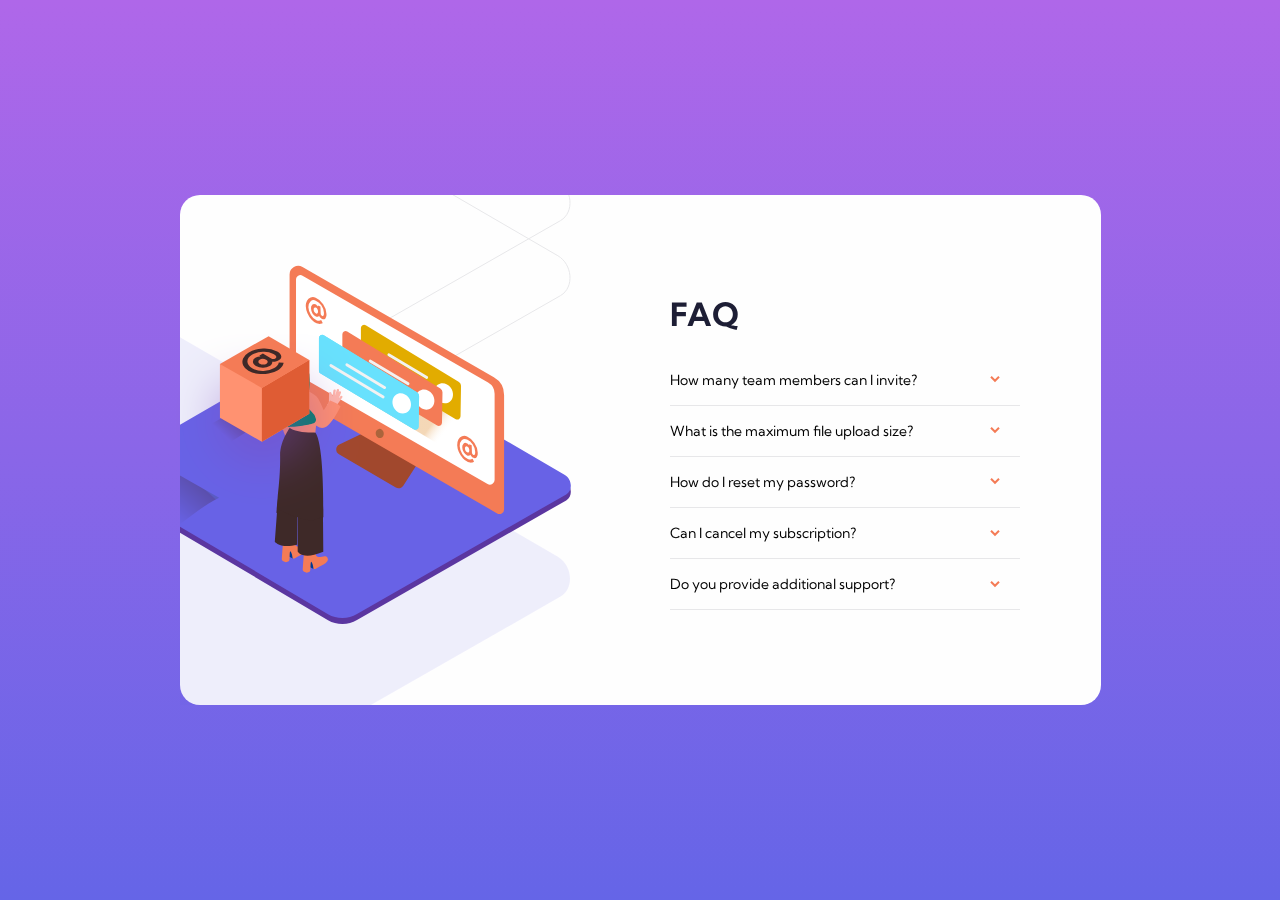
==== commit bbc43dd1: "Updates" ====
--- a/index.html
+++ b/index.html
@@ -1 +1 @@
-<!doctype html><html lang="en"><head><meta charset="UTF-8"/><meta name="viewport" content="width=device-width,initial-scale=1"/><title>WTF: Webpack starter kit</title><meta name="description" content="Your project description"/><meta property="og:title" content=""/><meta property="og:description" content=""/><meta property="og:url" content=""/><meta property="og:image" content="https://maciejkorsan.com/wtf-gulp-starter/assets/img/cover.png"/><link rel="apple-touch-icon" sizes="180x180" href="pwa/apple-icon-180.png"/><link rel="apple-touch-icon" sizes="167x167" href="pwa/apple-icon-167.png"/><link rel="apple-touch-icon" sizes="152x152" href="pwa/apple-icon-152.png"/><link rel="apple-touch-icon" sizes="120x120" href="pwa/apple-icon-120.png"/><meta name="apple-mobile-web-app-capable" content="yes"/><link href="index.0accc51e.css" rel="stylesheet"></head><body><main><div class="container"><div class="container__illustration"><div class="background"><svg class="background__image" width="966" height="945" xmlns="http://www.w3.org/2000/svg"><g fill-rule="nonzero" fill="none" opacity=".099"><path d="M468.755 937.353L19.744 671.73c-14.295-8.047-26.548-21.23-12.62-29.878L457.734 381.89c6.754-4.194 17.018-6.946 23.903-2.936l471.265 273.827c14.296 8.308 16.861 31.45 2.619 39.837L527.925 936.933a59.64 59.64 0 01-59.17.42z" fill="#6862E6"/><path d="M468.755 561.353L19.744 295.73c-14.295-8.047-26.548-21.23-12.62-29.878L457.734 5.89c6.754-4.194 17.018-6.946 23.903-2.936l471.265 273.827c14.296 8.308 16.861 31.45 2.619 39.837L527.925 560.933a59.64 59.64 0 01-59.17.42z" stroke="#1E1F36"/><path d="M468.755 636.353L19.744 370.73c-14.295-8.047-26.548-21.23-12.62-29.878L457.734 80.89c6.754-4.194 17.018-6.946 23.903-2.936l471.265 273.827c14.296 8.308 16.861 31.45 2.619 39.837L527.925 635.933a59.64 59.64 0 01-59.17.42z" stroke="#1E1F36"/></g></svg></div><svg class="box" width="191" height="184" xmlns="http://www.w3.org/2000/svg" xmlns:xlink="http://www.w3.org/1999/xlink"><defs><filter x="-97.9%" y="-76.3%" width="295.8%" height="313.7%" filterUnits="objectBoundingBox" id="a"><feOffset dy="25" in="SourceAlpha" result="shadowOffsetOuter1"/><feGaussianBlur stdDeviation="25" in="shadowOffsetOuter1" result="shadowBlurOuter1"/><feColorMatrix values="0 0 0 0 0.209139076 0 0 0 0 0.0691446444 0 0 0 0 0.478091033 0 0 0 0.497159091 0" in="shadowBlurOuter1"/></filter><path id="b" d="M0 27.756v53.87l41.968 24.035 47.387-28.025v-53.87"/></defs><g fill="none" fill-rule="evenodd"><g transform="translate(50.93 2.125)"><use fill="#000" filter="url(#a)" xlink:href="#b"/><use fill="#FF9271" xlink:href="#b"/></g><path fill="#DF5C34" fill-rule="nonzero" d="M92.899 53.917v53.87l47.387-28.026v-53.87z"/><path fill="#F47B56" fill-rule="nonzero" d="M50.93 29.88L99.624 2.126l40.662 23.767-47.387 28.025z"/><path d="M94.013 14.49a25.942 25.942 0 0114.207 3.129c2.486 1.462 3.844 2.988 4.036 4.579.192 1.59-.628 2.975-2.562 4.143a9.115 9.115 0 01-2.985 1.18c-.869.205-1.76.295-2.652.269l-.974-.077c.091.217.151.446.18.68a3.132 3.132 0 01-.513 1.552 5.704 5.704 0 01-2.1 2.065 12.633 12.633 0 01-6.7 1.77 13.247 13.247 0 01-6.957-1.757c-1.999-1.18-3.023-2.566-3.1-4.156a4.49 4.49 0 012.562-4.015 8.488 8.488 0 012.357-1.013 9.175 9.175 0 012.037-.346h.705l-1.282-.77 3.6-2.244 8.34 4.912a4.377 4.377 0 004.15 0c1.769-1.103 1.137-2.552-1.895-4.348a19.261 19.261 0 00-10.556-2.347 21.67 21.67 0 00-11.018 3.168c-3.023 1.89-4.522 4.143-4.496 6.76 0 2.564 1.601 4.848 4.714 6.682a21.015 21.015 0 0011.146 2.655 20.926 20.926 0 0011.017-2.925 12.353 12.353 0 003.062-2.565 5.683 5.683 0 001.28-2.18l.18-.808 4.753.269c.008.145.008.29 0 .436a8.216 8.216 0 01-.346 1.154 8.303 8.303 0 01-.82 1.72 11.912 11.912 0 01-1.69 2 15.952 15.952 0 01-2.755 2.13 25.602 25.602 0 01-9.326 3.36 35.176 35.176 0 01-10.877.192 24.896 24.896 0 01-9.339-3.053 12.127 12.127 0 01-5.304-5.566 8.192 8.192 0 010-6.593 12.692 12.692 0 015.266-5.759 28.966 28.966 0 0114.655-4.284zm4.663 13.262c-.17-.891-.77-1.64-1.601-2.001a6.579 6.579 0 00-3.33-.911 5.619 5.619 0 00-3.101.795 2.283 2.283 0 00-1.281 2.001c.117.89.69 1.654 1.512 2.014a6.54 6.54 0 003.394.86 6.092 6.092 0 003.254-.847 2.065 2.065 0 001.205-1.911" fill="#3E2928" fill-rule="nonzero"/></g></svg> <svg class="container__svg" width="472" height="359" xmlns="http://www.w3.org/2000/svg"><defs><linearGradient x1="61.181%" y1="36.82%" x2="40.788%" y2="55.54%" id="a"><stop stop-color="#78B46A" offset="0%"/><stop stop-color="#7F3500" offset="3%"/><stop stop-color="#FFF" offset="100%"/></linearGradient><linearGradient x1="82.186%" y1="28.519%" x2="29.852%" y2="62.464%" id="b"><stop stop-color="#78B46A" offset="0%"/><stop stop-color="#7F3500" offset="3%"/><stop stop-color="#FFF" offset="100%"/></linearGradient><linearGradient x1="80.66%" y1="21.864%" x2="21.557%" y2="66.62%" id="c"><stop stop-color="#78B46A" offset="0%"/><stop stop-color="#7F3500" offset="3%"/><stop stop-color="#FFF" offset="100%"/></linearGradient><linearGradient x1="81.016%" y1="60.589%" x2="67.462%" y2="55.277%" id="d"><stop stop-color="#FFF" stop-opacity="0" offset="0%"/><stop stop-color="#DC841E" offset="99%"/></linearGradient><linearGradient x1="82.183%" y1="27.537%" x2="29.857%" y2="62.324%" id="e"><stop stop-color="#78B46A" offset="0%"/><stop stop-color="#7F3500" offset="3%"/><stop stop-color="#FFF" offset="100%"/></linearGradient></defs><g fill-rule="nonzero" fill="none"><path d="M229.018 355.203L9.313 225.211c-6.995-3.938-12.99-10.39-6.175-14.622L223.625 83.367c3.305-2.052 8.327-3.399 11.696-1.437l230.595 134.007c6.994 4.066 8.25 15.392 1.28 19.496L257.972 354.998a29.178 29.178 0 01-28.953.205z" fill="#5B36A0"/><path d="M229.018 349.203L9.313 219.211c-6.995-3.938-12.99-10.39-6.175-14.622L223.625 77.367c3.305-2.052 8.327-3.399 11.696-1.437l230.595 134.007c6.994 4.066 8.25 15.392 1.28 19.496L257.972 348.998a29.178 29.178 0 01-28.953.205z" fill="#6862E6"/><path d="M247.133 177.693L203.78 202.46s66.783 40.8 80.439 46.546l24.968-35.913" fill="url(#a)" opacity=".25" style="mix-blend-mode:multiply"/><path d="M232.157 296.513l-43.365-24.715-43.364 24.767s22.585 13.8 44.171 26.473c13.708-9.71 27.428-19.521 42.558-26.525z" fill="url(#b)" opacity=".25" style="mix-blend-mode:multiply"/><path d="M138.728 143.883l-27.505 15.712s2.331 14.404 15.988 20.15l36.01-23.087" fill="url(#c)" opacity=".46" style="mix-blend-mode:multiply"/><ellipse fill="#68E1FD" cx="152.192" cy="147.898" rx="16.59" ry="11.697"/><ellipse fill="#974C26" cx="152.179" cy="140.997" rx="12.426" ry="5.092"/><path d="M151.73 132.506c0-2.296-.076-4.591-.256-6.887-.051-.599-.106-1.193-.166-1.783l-.128-1.167c0-.347-.18-1.283-.18-1.193-.077-.47-.158-.936-.243-1.398a54.855 54.855 0 00-8.865-21.715 31.778 31.778 0 00-2.473 12.71c0 1.284.103 2.566.205 3.772v.757c.103.615.218 1.282.346 1.846a50.222 50.222 0 001.96 6.888 41.928 41.928 0 002.678 6.003 82.454 82.454 0 003.676 6.349 90.88 90.88 0 002.985 4.425c.308-2.86.449-5.734.461-8.607zm-6.52-25.819a2.067 2.067 0 000-.897c.316.324.628.658.935 1a2.84 2.84 0 00-.948-.103h.013z" fill="#999A1C"/><path d="M155.996 134.276a65.015 65.015 0 003.498-5.938c.282-.53.555-1.06.82-1.59l.525-1.065.5-1.103.55-1.283a54.876 54.876 0 004.266-23.087 31.728 31.728 0 00-8.967 9.363 45.938 45.938 0 00-1.858 3.284l-.256.474-.064.206c-.243.577-.487 1.154-.717 1.744a50.22 50.22 0 00-2.063 6.862 41.95 41.95 0 00-.986 6.503 77.621 77.621 0 00-.333 7.323c0 1.911 0 3.656.115 5.336 1.704-2.27 3.42-4.605 4.97-7.029zm8.456-25.254c.2-.226.349-.493.435-.783.094.445.175.873.244 1.283-.2-.2-.43-.368-.68-.5z" fill="#999A1C"/><path d="M155.907 139.997a64.687 64.687 0 003.843-2.078l.96-.59.629-.398.615-.436.717-.526a34.464 34.464 0 009.736-11.069 19.928 19.928 0 00-7.84 2.168c-.705.36-1.384.757-2.063 1.167l-.294.18-.103.09-.948.705a31.541 31.541 0 00-3.33 3.04 26.351 26.351 0 00-2.627 3.193 83.516 83.516 0 00-2.562 3.848 55.792 55.792 0 00-1.653 2.925c1.653-.693 3.306-1.411 4.92-2.22zm12.708-10.902a1.28 1.28 0 00.487-.283c-.094.274-.196.543-.308.808a1.797 1.797 0 00-.179-.513v-.012zM151.73 132.506c0-2.296-.076-4.591-.256-6.887-.051-.599-.106-1.193-.166-1.783l-.128-1.167c0-.347-.18-1.283-.18-1.193-.077-.47-.158-.936-.243-1.398a54.855 54.855 0 00-8.865-21.715 31.778 31.778 0 00-2.473 12.71c0 1.284.103 2.566.205 3.772v.757c.103.615.218 1.282.346 1.846a50.222 50.222 0 001.96 6.888 41.928 41.928 0 002.678 6.003 82.454 82.454 0 003.676 6.349 90.88 90.88 0 002.985 4.425c.308-2.86.449-5.734.461-8.607zm-6.52-25.819a2.067 2.067 0 000-.897c.316.324.628.658.935 1a2.84 2.84 0 00-.948-.103h.013z" fill="#999A1C"/><path d="M155.996 134.276a65.015 65.015 0 003.498-5.938c.282-.53.555-1.06.82-1.59l.525-1.065.5-1.103.55-1.283a54.876 54.876 0 004.266-23.087 31.728 31.728 0 00-8.967 9.363 45.938 45.938 0 00-1.858 3.284l-.256.474-.064.206c-.243.577-.487 1.154-.717 1.744a50.22 50.22 0 00-2.063 6.862 41.95 41.95 0 00-.986 6.503 77.621 77.621 0 00-.333 7.323c0 1.911 0 3.656.115 5.336 1.704-2.27 3.42-4.605 4.97-7.029zm8.456-25.254c.2-.226.349-.493.435-.783.094.445.175.873.244 1.283-.2-.2-.43-.368-.68-.5z" fill="#999A1C"/><path d="M155.907 139.997a64.687 64.687 0 003.843-2.078l.96-.59.629-.398.615-.436.717-.526a34.464 34.464 0 009.736-11.069 19.928 19.928 0 00-7.84 2.168c-.705.36-1.384.757-2.063 1.167l-.294.18-.103.09-.948.705a31.541 31.541 0 00-3.33 3.04 26.351 26.351 0 00-2.627 3.193 83.516 83.516 0 00-2.562 3.848 55.792 55.792 0 00-1.653 2.925c1.653-.693 3.306-1.411 4.92-2.22zm12.708-10.902a1.28 1.28 0 00.487-.283c-.094.274-.196.543-.308.808a1.797 1.797 0 00-.179-.513v-.012z" fill="#999A1C"/><path d="M264.35 168.022l-23.994 11.543a5.53 5.53 0 00-.384 9.76l56.867 33.22a5.518 5.518 0 007.43-1.782l13.823-21.523" fill="#A1482D"/><path d="M394.854 112.344L203.524 1.962a8.626 8.626 0 00-8.626.01 8.644 8.644 0 00-4.312 7.48v114.833a7.184 7.184 0 003.587 6.22L398.146 248.39a4.62 4.62 0 004.632.003 4.631 4.631 0 002.312-4.018V130.018a20.398 20.398 0 00-10.236-17.674z" fill="#F47B56"/><path d="M203.537 10.646l185.552 106.88a13.034 13.034 0 016.52 11.286v86.076a4.708 4.708 0 01-2.344 4.065 4.697 4.697 0 01-4.688.014L199.348 110.304a4.643 4.643 0 01-2.331-4.027V14.429c0-1.555.827-2.992 2.171-3.772a4.351 4.351 0 014.35-.011z" fill="#FFF"/><ellipse fill="#AB643C" transform="rotate(-10.9 280.738 168.465)" cx="280.738" cy="168.465" rx="4.036" ry="4.617"/><path fill="url(#d)" opacity=".32" d="M253.41 127.427l86.23 51.869 42.595-24.793-76.109-44.353"/><path d="M359.97 117.102l-93.224-56.91a3.225 3.225 0 00-3.278.028 3.233 3.233 0 00-1.565 2.884V95.53a3.4 3.4 0 001.627 2.924l93.212 55.704c.997.567 2.22.56 3.21-.02a3.22 3.22 0 001.594-2.79l.487-30.23a4.542 4.542 0 00-2.063-4.015z" fill="#E2AC00"/><path d="M337.667 133.789c3.343 4.681 9.223 5.99 13.118 2.937 3.894-3.053 4.343-9.324 1-13.993-3.345-4.669-9.225-5.99-13.12-2.937-3.894 3.052-4.342 9.311-.998 13.993z" fill="#FFF"/><path d="M328.52 111.318l-38.023-22.92a1.447 1.447 0 00-1.862.578 1.45 1.45 0 00.402 1.91l38.022 22.92a1.447 1.447 0 001.862-.578 1.45 1.45 0 00-.401-1.91zM326.957 120.63l-52.41-31.591a1.45 1.45 0 00-1.396 2.488l52.345 31.603a1.447 1.447 0 001.862-.578 1.45 1.45 0 00-.401-1.91v-.013z" fill="#F2F2F2"/><path d="M341.369 123.387L248.196 66.49a3.225 3.225 0 00-3.278.028 3.233 3.233 0 00-1.565 2.884v32.411a3.4 3.4 0 001.615 2.938l93.211 55.703c1.008.58 2.25.57 3.248-.025a3.22 3.22 0 001.569-2.848l.487-30.23a4.542 4.542 0 00-2.114-3.964z" fill="#F47B56"/><path d="M319.065 140.074c3.344 4.681 9.224 5.99 13.119 2.937 3.894-3.053 4.342-9.325.999-13.993-3.344-4.67-9.224-5.99-13.118-2.938-3.895 3.053-4.343 9.312-1 13.994z" fill="#FFF"/><path d="M309.918 117.602l-38.048-22.92a1.447 1.447 0 00-1.862.578 1.45 1.45 0 00.402 1.91l38.022 22.92a1.447 1.447 0 001.862-.578 1.45 1.45 0 00-.401-1.91h.025zM308.343 126.978l-52.397-31.642a1.447 1.447 0 00-1.862.579 1.45 1.45 0 00.402 1.91l52.409 31.59a1.447 1.447 0 001.862-.578 1.45 1.45 0 00-.402-1.91l-.012.051z" fill="#F2F2F2"/><path d="M317.99 127.21l-93.2-56.897a3.225 3.225 0 00-3.278.027 3.233 3.233 0 00-1.564 2.884v32.412a3.4 3.4 0 001.627 2.924l93.211 55.704c1.008.58 2.25.57 3.249-.026a3.22 3.22 0 001.568-2.847l.487-30.231a4.542 4.542 0 00-2.1-3.95z" fill="#68E1FD"/><path d="M317.99 127.21l-93.2-56.897a3.225 3.225 0 00-3.278.027 3.233 3.233 0 00-1.564 2.884v32.412a3.4 3.4 0 001.627 2.924l93.211 55.704c1.008.58 2.25.57 3.249-.026a3.22 3.22 0 001.568-2.847l.487-30.231a4.542 4.542 0 00-2.1-3.95z" fill="#68E1FD"/><path d="M295.673 143.896c3.343 4.681 9.224 5.99 13.118 2.937 3.895-3.053 4.343-9.325 1-13.993-3.344-4.669-9.225-5.99-13.119-2.937-3.894 3.052-4.304 9.311-1 13.993z" fill="#FFF"/><path d="M286.526 121.425l-38.035-22.92a1.447 1.447 0 00-1.862.578 1.45 1.45 0 00.401 1.91l38.023 22.92a1.447 1.447 0 001.862-.578 1.45 1.45 0 00-.402-1.91h.013zM284.95 130.75l-52.409-31.592a1.447 1.447 0 00-1.862.579 1.45 1.45 0 00.402 1.91l52.409 31.59a1.447 1.447 0 001.862-.578 1.45 1.45 0 00-.402-1.91z" fill="#F2F2F2"/><path d="M195.672 124.028a45.406 45.406 0 00-13.208 19.38c-4.638 12.827 6.956 33.784 6.956 33.784l18.038-14.3" fill="#FF8F6F"/><path d="M193.724 293.602l-4.893-2.706 1.28-7.003s7.29.692 7.93 3.283" fill="#003B94"/><path d="M195.518 293.5c1.102-.68 2.255-1.283 3.395-1.886 2.83-1.552 6.918-3.155 8.66-6.067a3.39 3.39 0 00-.23-3.848c-2.563-3.104-8.174 2.001-11.044-1.436-.563-.68-.832-11.467-.832-11.467l-10.915 2.95s-1.845 21.676-1.64 23.01c.205 1.334 3.959 2.566 3.959 2.566a9.666 9.666 0 003.151-1.283c1.14-.834.102-11.005 1.563-9.581 1.46 1.424 2.1 6.99 2.1 6.99.607.092 1.222.11 1.833.051z" fill="#F47B56"/><path d="M214.568 304.08l-4.894-2.667 1.28-7.003s7.29.693 7.93 3.283" fill="#003B94"/><path d="M216.412 303.978c1.102-.68 2.255-1.282 3.395-1.885 2.831-1.552 6.918-3.155 8.66-6.067a3.39 3.39 0 00-.23-3.848c-2.563-3.104-8.174 2.001-11.043-1.436-.564-.68-.833-11.467-.833-11.467l-10.915 2.95s-1.857 21.753-1.652 23.036c.205 1.282 3.958 2.565 3.958 2.565a9.666 9.666 0 003.152-1.283c1.14-.833.102-11.004 1.563-9.58 1.46 1.423 2.1 6.99 2.1 6.99a7.498 7.498 0 001.845.025z" fill="#F47B56"/><path d="M179.005 233.614l-3.216 43.058s5.125 7.08 22.304 3.142l.166-29.026M198.849 242.144c-.372 3.706 0 44.596 0 44.596s4.752 8.901 25.442 0l-.295-34.746" fill="#3E2928"/><path d="M177.403 247.838c1.41.975 1.896-4.04 3.37-3.18a83.77 83.77 0 0016.961 7.49h.128a1.165 1.165 0 011.576.577 89.585 89.585 0 0011.133 2.565c4.83.77 8.826-2.808 13.784-3.052 0-19.008.09-73.109-7.994-84.652l-23.918-8.055c-.115 1.975-11.606 15.314-11.325 31.578.32 18.328-2.062 35.618-2.472 41.351-.064.975-1.191 14.34-1.243 15.378z" fill="#3E2928"/><path d="M218.564 145.73l-2.203 21.804s-17.845.719-25.532-4.591v-18.496" fill="#FF8F6F"/><path d="M241.252 131.378l-1.819 2.488c.97-2.024 1.826-4.1 2.562-6.22.513-1.45-1.806-2.027-2.318-.578l-.27.744c.223-.77.432-1.543.628-2.322a1.195 1.195 0 10-2.319-.577 62.236 62.236 0 01-1.806 5.952 42.54 42.54 0 00.846-5.26c.154-1.525-2.242-1.461-2.383 0a37.916 37.916 0 01-1.076 5.965c0-.684-.064-1.368-.192-2.052a1.206 1.206 0 00-.5-.86 9.29 9.29 0 00-.23-.795 1.204 1.204 0 00-2.345.36l-.154 8.978c-.433.93-.999 1.795-1.678 2.565a41.64 41.64 0 013.331 2.565 34.337 34.337 0 012.716 2.565 65.716 65.716 0 002.216-2.924c.088-.075.166-.161.23-.257a255.44 255.44 0 016.611-9.337c.948-1.052-1.14-2.219-2.05-1z" fill="#FFB5A9"/><path d="M207.24 125.85s8.43 2.27 11.85 7.695a96.553 96.553 0 015.65 11.66l6.225-9.685s7.559 2.322 10.556 6.042c0 0-8.967 19.623-16.782 21.304-7.814 1.68-16.116-11.518-16.116-11.518s-1.716 5.515-1.383-.372" fill="#FF8F6F"/><path d="M212.595 146.82a17.097 17.097 0 01-5.342-7.618c-1.013-3.45.256-6.478 1.434-9.684a31.237 31.237 0 002.204-9.966c.102-3.36-.282-6.72-.513-10.069a.976.976 0 010-.436c-1.127-3.783-3.433-6.99-7.98-7.375-11.774-1-12.44 12.057-12.35 17.367.09 5.31.653 8.901-3.254 11.12-3.908 2.219-6.726 8.042-2.998 12.75 3.728 4.706.384 2.988-2.101 7.169-2.485 4.181-1.845 9.402 3.254 11.287 5.099 1.885 28.799-1.655 30.976-3.848a4.531 4.531 0 001.115-3.206 12.444 12.444 0 00-4.445-7.49z" fill="#007F68"/><path d="M224.176 39.132a18.805 18.805 0 013.33 9.748 6.419 6.419 0 01-1.088 4.553 2.624 2.624 0 01-3.178.552 4.906 4.906 0 01-1.716-1.154 5.989 5.989 0 01-1.102-1.398l-.307-.603a2.13 2.13 0 01-.308.436 2.24 2.24 0 01-1.05.449 3.186 3.186 0 01-1.896-.231 7.113 7.113 0 01-3.357-3.014 9.692 9.692 0 01-1.486-4.861 4.775 4.775 0 011.192-3.848 2.739 2.739 0 013.113-.488c.513.205.986.5 1.396.873.35.297.659.637.922 1.013l.23.41v-1.141l2.563 1 .256 7.209c.018.516.178 1.017.462 1.449.24.417.609.745 1.05.936 1.238.488 1.81-.581 1.717-3.206a13.889 13.889 0 00-2.473-7.247 12.136 12.136 0 00-5.675-4.848 4.774 4.774 0 00-5.33.68 7.252 7.252 0 00-2.062 5.925 15.3 15.3 0 002.562 7.696 11.817 11.817 0 005.47 5.13c.812.34 1.684.51 2.563.5a3.417 3.417 0 001.665-.307l.513-.283 1.55 2.886-.257.18a6.133 6.133 0 01-.755.359c-.41.177-.84.298-1.282.36a6.398 6.398 0 01-1.703 0 8.575 8.575 0 01-2.165-.552 14.093 14.093 0 01-5.125-3.771 22.36 22.36 0 01-3.971-6.208 19.027 19.027 0 01-1.64-6.888c-.138-2 .27-3.999 1.179-5.784a6.51 6.51 0 013.638-3.207 7 7 0 015.047.257 16.288 16.288 0 017.508 6.438zm-5.65 9.12c.42-.538.61-1.221.525-1.899a4.904 4.904 0 00-.679-2.372 3.255 3.255 0 00-1.55-1.411 1.395 1.395 0 00-1.576.205 2.35 2.35 0 00-.563 1.86c.029.846.28 1.669.73 2.385.37.652.94 1.165 1.627 1.463a1.28 1.28 0 001.486-.231M375.433 178.013a18.74 18.74 0 013.33 9.748 6.419 6.419 0 01-1.088 4.553 2.637 2.637 0 01-3.177.552 5.047 5.047 0 01-1.717-1.154 6.207 6.207 0 01-1.102-1.399l-.307-.602c-.087.156-.19.302-.308.436-.304.24-.666.395-1.05.449a3.071 3.071 0 01-1.883-.218 7.113 7.113 0 01-3.357-3.027 9.653 9.653 0 01-1.499-4.874 4.724 4.724 0 011.192-3.848 2.726 2.726 0 013.1-.487c.514.204.987.499 1.396.872.35.302.66.647.923 1.026l.243.41v-1.141l2.562.987.257 7.209c.022.515.181 1.015.46 1.449.242.417.61.745 1.051.936 1.281.488 1.807-.577 1.73-3.206a13.953 13.953 0 00-2.473-7.26 12.161 12.161 0 00-5.662-4.835 4.787 4.787 0 00-5.33.667 7.252 7.252 0 00-2.01 5.964 15.25 15.25 0 002.561 7.695 11.868 11.868 0 005.535 4.964 6.668 6.668 0 002.562.513 3.545 3.545 0 001.665-.308l.513-.282 1.55 2.886-.256.18a6.133 6.133 0 01-.756.359c-.412.17-.842.29-1.281.359a6.526 6.526 0 01-1.717 0 8.55 8.55 0 01-2.152-.564 14.093 14.093 0 01-5.125-3.759 22.41 22.41 0 01-3.97-6.22 18.988 18.988 0 01-1.64-6.888 11.003 11.003 0 011.178-5.772 6.562 6.562 0 013.638-3.219 7.09 7.09 0 015.06.257 16.315 16.315 0 017.354 6.592zm-5.65 9.12a2.567 2.567 0 00.538-1.899 4.865 4.865 0 00-.691-2.372 3.204 3.204 0 00-1.538-1.411 1.395 1.395 0 00-1.575.192 2.323 2.323 0 00-.577 1.86c.03.842.281 1.66.73 2.373.369.655.94 1.172 1.627 1.475a1.28 1.28 0 001.486-.218" fill="#F47B56"/><path d="M120.139 232.704L76.774 208l-43.351 24.754s24.122 15.083 45.709 27.756c13.707-9.697 25.89-20.791 41.007-27.807z" fill="url(#e)" opacity=".25" style="mix-blend-mode:multiply"/></g></svg></div><div class="container__faq"><h1 class="container__title">FAQ</h1><div class="container__div"><button class="container__button button1"><p class="container__question question1">How many team members can I invite?</p><svg width="10" height="7" xmlns="http://www.w3.org/2000/svg"><path d="M1 .799l4 4 4-4" stroke="#F47B56" stroke-width="2" fill="none" fill-rule="evenodd"/></svg></button><p class="container__answer answer1--js">You can invite up to 2 additional users on the Free plan. There is no limit on team members for the Premium plan.</p></div><div class="container__div"><button class="container__button button2"><p class="container__question question2">What is the maximum file upload size?</p><svg width="10" height="7" xmlns="http://www.w3.org/2000/svg"><path d="M1 .799l4 4 4-4" stroke="#F47B56" stroke-width="2" fill="none" fill-rule="evenodd"/></svg></button><p class="container__answer answer2--js">No more than 2GB. All files in your account must fit your alotted storage space.</p></div><div class="container__div"><button class="container__button button3"><p class="container__question question3">How do I reset my password?</p><svg width="10" height="7" xmlns="http://www.w3.org/2000/svg"><path d="M1 .799l4 4 4-4" stroke="#F47B56" stroke-width="2" fill="none" fill-rule="evenodd"/></svg></button><p class="container__answer answer3--js">Click “Forgot password” from the login page or “Change password” from your profile page. A reset link will be emailed to you.</p></div><div class="container__div"><button class="container__button button4"><p class="container__question question4">Can I cancel my subscription?</p><svg width="10" height="7" xmlns="http://www.w3.org/2000/svg"><path d="M1 .799l4 4 4-4" stroke="#F47B56" stroke-width="2" fill="none" fill-rule="evenodd"/></svg></button><p class="container__answer answer4--js">Yes! Send us a message and we’ll process your request no questions asked.</p></div><div class="container__div"><button class="container__button button5"><p class="container__question question5">Do you provide additional support?</p><svg width="10" height="7" xmlns="http://www.w3.org/2000/svg"><path d="M1 .799l4 4 4-4" stroke="#F47B56" stroke-width="2" fill="none" fill-rule="evenodd"/></svg></button><p class="container__answer answer5--js">Chat and email support is available 24/7. Phone lines are open during normal business hours.</p></div></div></div></main><script src="index.0accc51e.js"></script></body></html>+<!doctype html><html lang="en"><head><meta charset="UTF-8"/><meta name="viewport" content="width=device-width,initial-scale=1"/><title>WTF: Webpack starter kit</title><meta name="description" content="Your project description"/><meta property="og:title" content=""/><meta property="og:description" content=""/><meta property="og:url" content=""/><meta property="og:image" content="https://maciejkorsan.com/wtf-gulp-starter/assets/img/cover.png"/><link rel="apple-touch-icon" sizes="180x180" href="pwa/apple-icon-180.png"/><link rel="apple-touch-icon" sizes="167x167" href="pwa/apple-icon-167.png"/><link rel="apple-touch-icon" sizes="152x152" href="pwa/apple-icon-152.png"/><link rel="apple-touch-icon" sizes="120x120" href="pwa/apple-icon-120.png"/><meta name="apple-mobile-web-app-capable" content="yes"/><link href="index.d66f663f.css" rel="stylesheet"></head><body><main><div class="container"><div class="container__illustration"><div class="background"><svg class="background__image" width="966" height="945" xmlns="http://www.w3.org/2000/svg"><g fill-rule="nonzero" fill="none" opacity=".099"><path d="M468.755 937.353L19.744 671.73c-14.295-8.047-26.548-21.23-12.62-29.878L457.734 381.89c6.754-4.194 17.018-6.946 23.903-2.936l471.265 273.827c14.296 8.308 16.861 31.45 2.619 39.837L527.925 936.933a59.64 59.64 0 01-59.17.42z" fill="#6862E6"/><path d="M468.755 561.353L19.744 295.73c-14.295-8.047-26.548-21.23-12.62-29.878L457.734 5.89c6.754-4.194 17.018-6.946 23.903-2.936l471.265 273.827c14.296 8.308 16.861 31.45 2.619 39.837L527.925 560.933a59.64 59.64 0 01-59.17.42z" stroke="#1E1F36"/><path d="M468.755 636.353L19.744 370.73c-14.295-8.047-26.548-21.23-12.62-29.878L457.734 80.89c6.754-4.194 17.018-6.946 23.903-2.936l471.265 273.827c14.296 8.308 16.861 31.45 2.619 39.837L527.925 635.933a59.64 59.64 0 01-59.17.42z" stroke="#1E1F36"/></g></svg></div><svg class="box" width="191" height="184" xmlns="http://www.w3.org/2000/svg" xmlns:xlink="http://www.w3.org/1999/xlink"><defs><filter x="-97.9%" y="-76.3%" width="295.8%" height="313.7%" filterUnits="objectBoundingBox" id="a"><feOffset dy="25" in="SourceAlpha" result="shadowOffsetOuter1"/><feGaussianBlur stdDeviation="25" in="shadowOffsetOuter1" result="shadowBlurOuter1"/><feColorMatrix values="0 0 0 0 0.209139076 0 0 0 0 0.0691446444 0 0 0 0 0.478091033 0 0 0 0.497159091 0" in="shadowBlurOuter1"/></filter><path id="b" d="M0 27.756v53.87l41.968 24.035 47.387-28.025v-53.87"/></defs><g fill="none" fill-rule="evenodd"><g transform="translate(50.93 2.125)"><use fill="#000" filter="url(#a)" xlink:href="#b"/><use fill="#FF9271" xlink:href="#b"/></g><path fill="#DF5C34" fill-rule="nonzero" d="M92.899 53.917v53.87l47.387-28.026v-53.87z"/><path fill="#F47B56" fill-rule="nonzero" d="M50.93 29.88L99.624 2.126l40.662 23.767-47.387 28.025z"/><path d="M94.013 14.49a25.942 25.942 0 0114.207 3.129c2.486 1.462 3.844 2.988 4.036 4.579.192 1.59-.628 2.975-2.562 4.143a9.115 9.115 0 01-2.985 1.18c-.869.205-1.76.295-2.652.269l-.974-.077c.091.217.151.446.18.68a3.132 3.132 0 01-.513 1.552 5.704 5.704 0 01-2.1 2.065 12.633 12.633 0 01-6.7 1.77 13.247 13.247 0 01-6.957-1.757c-1.999-1.18-3.023-2.566-3.1-4.156a4.49 4.49 0 012.562-4.015 8.488 8.488 0 012.357-1.013 9.175 9.175 0 012.037-.346h.705l-1.282-.77 3.6-2.244 8.34 4.912a4.377 4.377 0 004.15 0c1.769-1.103 1.137-2.552-1.895-4.348a19.261 19.261 0 00-10.556-2.347 21.67 21.67 0 00-11.018 3.168c-3.023 1.89-4.522 4.143-4.496 6.76 0 2.564 1.601 4.848 4.714 6.682a21.015 21.015 0 0011.146 2.655 20.926 20.926 0 0011.017-2.925 12.353 12.353 0 003.062-2.565 5.683 5.683 0 001.28-2.18l.18-.808 4.753.269c.008.145.008.29 0 .436a8.216 8.216 0 01-.346 1.154 8.303 8.303 0 01-.82 1.72 11.912 11.912 0 01-1.69 2 15.952 15.952 0 01-2.755 2.13 25.602 25.602 0 01-9.326 3.36 35.176 35.176 0 01-10.877.192 24.896 24.896 0 01-9.339-3.053 12.127 12.127 0 01-5.304-5.566 8.192 8.192 0 010-6.593 12.692 12.692 0 015.266-5.759 28.966 28.966 0 0114.655-4.284zm4.663 13.262c-.17-.891-.77-1.64-1.601-2.001a6.579 6.579 0 00-3.33-.911 5.619 5.619 0 00-3.101.795 2.283 2.283 0 00-1.281 2.001c.117.89.69 1.654 1.512 2.014a6.54 6.54 0 003.394.86 6.092 6.092 0 003.254-.847 2.065 2.065 0 001.205-1.911" fill="#3E2928" fill-rule="nonzero"/></g></svg> <svg class="container__svg" width="472" height="359" xmlns="http://www.w3.org/2000/svg"><defs><linearGradient x1="61.181%" y1="36.82%" x2="40.788%" y2="55.54%" id="a"><stop stop-color="#78B46A" offset="0%"/><stop stop-color="#7F3500" offset="3%"/><stop stop-color="#FFF" offset="100%"/></linearGradient><linearGradient x1="82.186%" y1="28.519%" x2="29.852%" y2="62.464%" id="b"><stop stop-color="#78B46A" offset="0%"/><stop stop-color="#7F3500" offset="3%"/><stop stop-color="#FFF" offset="100%"/></linearGradient><linearGradient x1="80.66%" y1="21.864%" x2="21.557%" y2="66.62%" id="c"><stop stop-color="#78B46A" offset="0%"/><stop stop-color="#7F3500" offset="3%"/><stop stop-color="#FFF" offset="100%"/></linearGradient><linearGradient x1="81.016%" y1="60.589%" x2="67.462%" y2="55.277%" id="d"><stop stop-color="#FFF" stop-opacity="0" offset="0%"/><stop stop-color="#DC841E" offset="99%"/></linearGradient><linearGradient x1="82.183%" y1="27.537%" x2="29.857%" y2="62.324%" id="e"><stop stop-color="#78B46A" offset="0%"/><stop stop-color="#7F3500" offset="3%"/><stop stop-color="#FFF" offset="100%"/></linearGradient></defs><g fill-rule="nonzero" fill="none"><path d="M229.018 355.203L9.313 225.211c-6.995-3.938-12.99-10.39-6.175-14.622L223.625 83.367c3.305-2.052 8.327-3.399 11.696-1.437l230.595 134.007c6.994 4.066 8.25 15.392 1.28 19.496L257.972 354.998a29.178 29.178 0 01-28.953.205z" fill="#5B36A0"/><path d="M229.018 349.203L9.313 219.211c-6.995-3.938-12.99-10.39-6.175-14.622L223.625 77.367c3.305-2.052 8.327-3.399 11.696-1.437l230.595 134.007c6.994 4.066 8.25 15.392 1.28 19.496L257.972 348.998a29.178 29.178 0 01-28.953.205z" fill="#6862E6"/><path d="M247.133 177.693L203.78 202.46s66.783 40.8 80.439 46.546l24.968-35.913" fill="url(#a)" opacity=".25" style="mix-blend-mode:multiply"/><path d="M232.157 296.513l-43.365-24.715-43.364 24.767s22.585 13.8 44.171 26.473c13.708-9.71 27.428-19.521 42.558-26.525z" fill="url(#b)" opacity=".25" style="mix-blend-mode:multiply"/><path d="M138.728 143.883l-27.505 15.712s2.331 14.404 15.988 20.15l36.01-23.087" fill="url(#c)" opacity=".46" style="mix-blend-mode:multiply"/><ellipse fill="#68E1FD" cx="152.192" cy="147.898" rx="16.59" ry="11.697"/><ellipse fill="#974C26" cx="152.179" cy="140.997" rx="12.426" ry="5.092"/><path d="M151.73 132.506c0-2.296-.076-4.591-.256-6.887-.051-.599-.106-1.193-.166-1.783l-.128-1.167c0-.347-.18-1.283-.18-1.193-.077-.47-.158-.936-.243-1.398a54.855 54.855 0 00-8.865-21.715 31.778 31.778 0 00-2.473 12.71c0 1.284.103 2.566.205 3.772v.757c.103.615.218 1.282.346 1.846a50.222 50.222 0 001.96 6.888 41.928 41.928 0 002.678 6.003 82.454 82.454 0 003.676 6.349 90.88 90.88 0 002.985 4.425c.308-2.86.449-5.734.461-8.607zm-6.52-25.819a2.067 2.067 0 000-.897c.316.324.628.658.935 1a2.84 2.84 0 00-.948-.103h.013z" fill="#999A1C"/><path d="M155.996 134.276a65.015 65.015 0 003.498-5.938c.282-.53.555-1.06.82-1.59l.525-1.065.5-1.103.55-1.283a54.876 54.876 0 004.266-23.087 31.728 31.728 0 00-8.967 9.363 45.938 45.938 0 00-1.858 3.284l-.256.474-.064.206c-.243.577-.487 1.154-.717 1.744a50.22 50.22 0 00-2.063 6.862 41.95 41.95 0 00-.986 6.503 77.621 77.621 0 00-.333 7.323c0 1.911 0 3.656.115 5.336 1.704-2.27 3.42-4.605 4.97-7.029zm8.456-25.254c.2-.226.349-.493.435-.783.094.445.175.873.244 1.283-.2-.2-.43-.368-.68-.5z" fill="#999A1C"/><path d="M155.907 139.997a64.687 64.687 0 003.843-2.078l.96-.59.629-.398.615-.436.717-.526a34.464 34.464 0 009.736-11.069 19.928 19.928 0 00-7.84 2.168c-.705.36-1.384.757-2.063 1.167l-.294.18-.103.09-.948.705a31.541 31.541 0 00-3.33 3.04 26.351 26.351 0 00-2.627 3.193 83.516 83.516 0 00-2.562 3.848 55.792 55.792 0 00-1.653 2.925c1.653-.693 3.306-1.411 4.92-2.22zm12.708-10.902a1.28 1.28 0 00.487-.283c-.094.274-.196.543-.308.808a1.797 1.797 0 00-.179-.513v-.012zM151.73 132.506c0-2.296-.076-4.591-.256-6.887-.051-.599-.106-1.193-.166-1.783l-.128-1.167c0-.347-.18-1.283-.18-1.193-.077-.47-.158-.936-.243-1.398a54.855 54.855 0 00-8.865-21.715 31.778 31.778 0 00-2.473 12.71c0 1.284.103 2.566.205 3.772v.757c.103.615.218 1.282.346 1.846a50.222 50.222 0 001.96 6.888 41.928 41.928 0 002.678 6.003 82.454 82.454 0 003.676 6.349 90.88 90.88 0 002.985 4.425c.308-2.86.449-5.734.461-8.607zm-6.52-25.819a2.067 2.067 0 000-.897c.316.324.628.658.935 1a2.84 2.84 0 00-.948-.103h.013z" fill="#999A1C"/><path d="M155.996 134.276a65.015 65.015 0 003.498-5.938c.282-.53.555-1.06.82-1.59l.525-1.065.5-1.103.55-1.283a54.876 54.876 0 004.266-23.087 31.728 31.728 0 00-8.967 9.363 45.938 45.938 0 00-1.858 3.284l-.256.474-.064.206c-.243.577-.487 1.154-.717 1.744a50.22 50.22 0 00-2.063 6.862 41.95 41.95 0 00-.986 6.503 77.621 77.621 0 00-.333 7.323c0 1.911 0 3.656.115 5.336 1.704-2.27 3.42-4.605 4.97-7.029zm8.456-25.254c.2-.226.349-.493.435-.783.094.445.175.873.244 1.283-.2-.2-.43-.368-.68-.5z" fill="#999A1C"/><path d="M155.907 139.997a64.687 64.687 0 003.843-2.078l.96-.59.629-.398.615-.436.717-.526a34.464 34.464 0 009.736-11.069 19.928 19.928 0 00-7.84 2.168c-.705.36-1.384.757-2.063 1.167l-.294.18-.103.09-.948.705a31.541 31.541 0 00-3.33 3.04 26.351 26.351 0 00-2.627 3.193 83.516 83.516 0 00-2.562 3.848 55.792 55.792 0 00-1.653 2.925c1.653-.693 3.306-1.411 4.92-2.22zm12.708-10.902a1.28 1.28 0 00.487-.283c-.094.274-.196.543-.308.808a1.797 1.797 0 00-.179-.513v-.012z" fill="#999A1C"/><path d="M264.35 168.022l-23.994 11.543a5.53 5.53 0 00-.384 9.76l56.867 33.22a5.518 5.518 0 007.43-1.782l13.823-21.523" fill="#A1482D"/><path d="M394.854 112.344L203.524 1.962a8.626 8.626 0 00-8.626.01 8.644 8.644 0 00-4.312 7.48v114.833a7.184 7.184 0 003.587 6.22L398.146 248.39a4.62 4.62 0 004.632.003 4.631 4.631 0 002.312-4.018V130.018a20.398 20.398 0 00-10.236-17.674z" fill="#F47B56"/><path d="M203.537 10.646l185.552 106.88a13.034 13.034 0 016.52 11.286v86.076a4.708 4.708 0 01-2.344 4.065 4.697 4.697 0 01-4.688.014L199.348 110.304a4.643 4.643 0 01-2.331-4.027V14.429c0-1.555.827-2.992 2.171-3.772a4.351 4.351 0 014.35-.011z" fill="#FFF"/><ellipse fill="#AB643C" transform="rotate(-10.9 280.738 168.465)" cx="280.738" cy="168.465" rx="4.036" ry="4.617"/><path fill="url(#d)" opacity=".32" d="M253.41 127.427l86.23 51.869 42.595-24.793-76.109-44.353"/><path d="M359.97 117.102l-93.224-56.91a3.225 3.225 0 00-3.278.028 3.233 3.233 0 00-1.565 2.884V95.53a3.4 3.4 0 001.627 2.924l93.212 55.704c.997.567 2.22.56 3.21-.02a3.22 3.22 0 001.594-2.79l.487-30.23a4.542 4.542 0 00-2.063-4.015z" fill="#E2AC00"/><path d="M337.667 133.789c3.343 4.681 9.223 5.99 13.118 2.937 3.894-3.053 4.343-9.324 1-13.993-3.345-4.669-9.225-5.99-13.12-2.937-3.894 3.052-4.342 9.311-.998 13.993z" fill="#FFF"/><path d="M328.52 111.318l-38.023-22.92a1.447 1.447 0 00-1.862.578 1.45 1.45 0 00.402 1.91l38.022 22.92a1.447 1.447 0 001.862-.578 1.45 1.45 0 00-.401-1.91zM326.957 120.63l-52.41-31.591a1.45 1.45 0 00-1.396 2.488l52.345 31.603a1.447 1.447 0 001.862-.578 1.45 1.45 0 00-.401-1.91v-.013z" fill="#F2F2F2"/><path d="M341.369 123.387L248.196 66.49a3.225 3.225 0 00-3.278.028 3.233 3.233 0 00-1.565 2.884v32.411a3.4 3.4 0 001.615 2.938l93.211 55.703c1.008.58 2.25.57 3.248-.025a3.22 3.22 0 001.569-2.848l.487-30.23a4.542 4.542 0 00-2.114-3.964z" fill="#F47B56"/><path d="M319.065 140.074c3.344 4.681 9.224 5.99 13.119 2.937 3.894-3.053 4.342-9.325.999-13.993-3.344-4.67-9.224-5.99-13.118-2.938-3.895 3.053-4.343 9.312-1 13.994z" fill="#FFF"/><path d="M309.918 117.602l-38.048-22.92a1.447 1.447 0 00-1.862.578 1.45 1.45 0 00.402 1.91l38.022 22.92a1.447 1.447 0 001.862-.578 1.45 1.45 0 00-.401-1.91h.025zM308.343 126.978l-52.397-31.642a1.447 1.447 0 00-1.862.579 1.45 1.45 0 00.402 1.91l52.409 31.59a1.447 1.447 0 001.862-.578 1.45 1.45 0 00-.402-1.91l-.012.051z" fill="#F2F2F2"/><path d="M317.99 127.21l-93.2-56.897a3.225 3.225 0 00-3.278.027 3.233 3.233 0 00-1.564 2.884v32.412a3.4 3.4 0 001.627 2.924l93.211 55.704c1.008.58 2.25.57 3.249-.026a3.22 3.22 0 001.568-2.847l.487-30.231a4.542 4.542 0 00-2.1-3.95z" fill="#68E1FD"/><path d="M317.99 127.21l-93.2-56.897a3.225 3.225 0 00-3.278.027 3.233 3.233 0 00-1.564 2.884v32.412a3.4 3.4 0 001.627 2.924l93.211 55.704c1.008.58 2.25.57 3.249-.026a3.22 3.22 0 001.568-2.847l.487-30.231a4.542 4.542 0 00-2.1-3.95z" fill="#68E1FD"/><path d="M295.673 143.896c3.343 4.681 9.224 5.99 13.118 2.937 3.895-3.053 4.343-9.325 1-13.993-3.344-4.669-9.225-5.99-13.119-2.937-3.894 3.052-4.304 9.311-1 13.993z" fill="#FFF"/><path d="M286.526 121.425l-38.035-22.92a1.447 1.447 0 00-1.862.578 1.45 1.45 0 00.401 1.91l38.023 22.92a1.447 1.447 0 001.862-.578 1.45 1.45 0 00-.402-1.91h.013zM284.95 130.75l-52.409-31.592a1.447 1.447 0 00-1.862.579 1.45 1.45 0 00.402 1.91l52.409 31.59a1.447 1.447 0 001.862-.578 1.45 1.45 0 00-.402-1.91z" fill="#F2F2F2"/><path d="M195.672 124.028a45.406 45.406 0 00-13.208 19.38c-4.638 12.827 6.956 33.784 6.956 33.784l18.038-14.3" fill="#FF8F6F"/><path d="M193.724 293.602l-4.893-2.706 1.28-7.003s7.29.692 7.93 3.283" fill="#003B94"/><path d="M195.518 293.5c1.102-.68 2.255-1.283 3.395-1.886 2.83-1.552 6.918-3.155 8.66-6.067a3.39 3.39 0 00-.23-3.848c-2.563-3.104-8.174 2.001-11.044-1.436-.563-.68-.832-11.467-.832-11.467l-10.915 2.95s-1.845 21.676-1.64 23.01c.205 1.334 3.959 2.566 3.959 2.566a9.666 9.666 0 003.151-1.283c1.14-.834.102-11.005 1.563-9.581 1.46 1.424 2.1 6.99 2.1 6.99.607.092 1.222.11 1.833.051z" fill="#F47B56"/><path d="M214.568 304.08l-4.894-2.667 1.28-7.003s7.29.693 7.93 3.283" fill="#003B94"/><path d="M216.412 303.978c1.102-.68 2.255-1.282 3.395-1.885 2.831-1.552 6.918-3.155 8.66-6.067a3.39 3.39 0 00-.23-3.848c-2.563-3.104-8.174 2.001-11.043-1.436-.564-.68-.833-11.467-.833-11.467l-10.915 2.95s-1.857 21.753-1.652 23.036c.205 1.282 3.958 2.565 3.958 2.565a9.666 9.666 0 003.152-1.283c1.14-.833.102-11.004 1.563-9.58 1.46 1.423 2.1 6.99 2.1 6.99a7.498 7.498 0 001.845.025z" fill="#F47B56"/><path d="M179.005 233.614l-3.216 43.058s5.125 7.08 22.304 3.142l.166-29.026M198.849 242.144c-.372 3.706 0 44.596 0 44.596s4.752 8.901 25.442 0l-.295-34.746" fill="#3E2928"/><path d="M177.403 247.838c1.41.975 1.896-4.04 3.37-3.18a83.77 83.77 0 0016.961 7.49h.128a1.165 1.165 0 011.576.577 89.585 89.585 0 0011.133 2.565c4.83.77 8.826-2.808 13.784-3.052 0-19.008.09-73.109-7.994-84.652l-23.918-8.055c-.115 1.975-11.606 15.314-11.325 31.578.32 18.328-2.062 35.618-2.472 41.351-.064.975-1.191 14.34-1.243 15.378z" fill="#3E2928"/><path d="M218.564 145.73l-2.203 21.804s-17.845.719-25.532-4.591v-18.496" fill="#FF8F6F"/><path d="M241.252 131.378l-1.819 2.488c.97-2.024 1.826-4.1 2.562-6.22.513-1.45-1.806-2.027-2.318-.578l-.27.744c.223-.77.432-1.543.628-2.322a1.195 1.195 0 10-2.319-.577 62.236 62.236 0 01-1.806 5.952 42.54 42.54 0 00.846-5.26c.154-1.525-2.242-1.461-2.383 0a37.916 37.916 0 01-1.076 5.965c0-.684-.064-1.368-.192-2.052a1.206 1.206 0 00-.5-.86 9.29 9.29 0 00-.23-.795 1.204 1.204 0 00-2.345.36l-.154 8.978c-.433.93-.999 1.795-1.678 2.565a41.64 41.64 0 013.331 2.565 34.337 34.337 0 012.716 2.565 65.716 65.716 0 002.216-2.924c.088-.075.166-.161.23-.257a255.44 255.44 0 016.611-9.337c.948-1.052-1.14-2.219-2.05-1z" fill="#FFB5A9"/><path d="M207.24 125.85s8.43 2.27 11.85 7.695a96.553 96.553 0 015.65 11.66l6.225-9.685s7.559 2.322 10.556 6.042c0 0-8.967 19.623-16.782 21.304-7.814 1.68-16.116-11.518-16.116-11.518s-1.716 5.515-1.383-.372" fill="#FF8F6F"/><path d="M212.595 146.82a17.097 17.097 0 01-5.342-7.618c-1.013-3.45.256-6.478 1.434-9.684a31.237 31.237 0 002.204-9.966c.102-3.36-.282-6.72-.513-10.069a.976.976 0 010-.436c-1.127-3.783-3.433-6.99-7.98-7.375-11.774-1-12.44 12.057-12.35 17.367.09 5.31.653 8.901-3.254 11.12-3.908 2.219-6.726 8.042-2.998 12.75 3.728 4.706.384 2.988-2.101 7.169-2.485 4.181-1.845 9.402 3.254 11.287 5.099 1.885 28.799-1.655 30.976-3.848a4.531 4.531 0 001.115-3.206 12.444 12.444 0 00-4.445-7.49z" fill="#007F68"/><path d="M224.176 39.132a18.805 18.805 0 013.33 9.748 6.419 6.419 0 01-1.088 4.553 2.624 2.624 0 01-3.178.552 4.906 4.906 0 01-1.716-1.154 5.989 5.989 0 01-1.102-1.398l-.307-.603a2.13 2.13 0 01-.308.436 2.24 2.24 0 01-1.05.449 3.186 3.186 0 01-1.896-.231 7.113 7.113 0 01-3.357-3.014 9.692 9.692 0 01-1.486-4.861 4.775 4.775 0 011.192-3.848 2.739 2.739 0 013.113-.488c.513.205.986.5 1.396.873.35.297.659.637.922 1.013l.23.41v-1.141l2.563 1 .256 7.209c.018.516.178 1.017.462 1.449.24.417.609.745 1.05.936 1.238.488 1.81-.581 1.717-3.206a13.889 13.889 0 00-2.473-7.247 12.136 12.136 0 00-5.675-4.848 4.774 4.774 0 00-5.33.68 7.252 7.252 0 00-2.062 5.925 15.3 15.3 0 002.562 7.696 11.817 11.817 0 005.47 5.13c.812.34 1.684.51 2.563.5a3.417 3.417 0 001.665-.307l.513-.283 1.55 2.886-.257.18a6.133 6.133 0 01-.755.359c-.41.177-.84.298-1.282.36a6.398 6.398 0 01-1.703 0 8.575 8.575 0 01-2.165-.552 14.093 14.093 0 01-5.125-3.771 22.36 22.36 0 01-3.971-6.208 19.027 19.027 0 01-1.64-6.888c-.138-2 .27-3.999 1.179-5.784a6.51 6.51 0 013.638-3.207 7 7 0 015.047.257 16.288 16.288 0 017.508 6.438zm-5.65 9.12c.42-.538.61-1.221.525-1.899a4.904 4.904 0 00-.679-2.372 3.255 3.255 0 00-1.55-1.411 1.395 1.395 0 00-1.576.205 2.35 2.35 0 00-.563 1.86c.029.846.28 1.669.73 2.385.37.652.94 1.165 1.627 1.463a1.28 1.28 0 001.486-.231M375.433 178.013a18.74 18.74 0 013.33 9.748 6.419 6.419 0 01-1.088 4.553 2.637 2.637 0 01-3.177.552 5.047 5.047 0 01-1.717-1.154 6.207 6.207 0 01-1.102-1.399l-.307-.602c-.087.156-.19.302-.308.436-.304.24-.666.395-1.05.449a3.071 3.071 0 01-1.883-.218 7.113 7.113 0 01-3.357-3.027 9.653 9.653 0 01-1.499-4.874 4.724 4.724 0 011.192-3.848 2.726 2.726 0 013.1-.487c.514.204.987.499 1.396.872.35.302.66.647.923 1.026l.243.41v-1.141l2.562.987.257 7.209c.022.515.181 1.015.46 1.449.242.417.61.745 1.051.936 1.281.488 1.807-.577 1.73-3.206a13.953 13.953 0 00-2.473-7.26 12.161 12.161 0 00-5.662-4.835 4.787 4.787 0 00-5.33.667 7.252 7.252 0 00-2.01 5.964 15.25 15.25 0 002.561 7.695 11.868 11.868 0 005.535 4.964 6.668 6.668 0 002.562.513 3.545 3.545 0 001.665-.308l.513-.282 1.55 2.886-.256.18a6.133 6.133 0 01-.756.359c-.412.17-.842.29-1.281.359a6.526 6.526 0 01-1.717 0 8.55 8.55 0 01-2.152-.564 14.093 14.093 0 01-5.125-3.759 22.41 22.41 0 01-3.97-6.22 18.988 18.988 0 01-1.64-6.888 11.003 11.003 0 011.178-5.772 6.562 6.562 0 013.638-3.219 7.09 7.09 0 015.06.257 16.315 16.315 0 017.354 6.592zm-5.65 9.12a2.567 2.567 0 00.538-1.899 4.865 4.865 0 00-.691-2.372 3.204 3.204 0 00-1.538-1.411 1.395 1.395 0 00-1.575.192 2.323 2.323 0 00-.577 1.86c.03.842.281 1.66.73 2.373.369.655.94 1.172 1.627 1.475a1.28 1.28 0 001.486-.218" fill="#F47B56"/><path d="M120.139 232.704L76.774 208l-43.351 24.754s24.122 15.083 45.709 27.756c13.707-9.697 25.89-20.791 41.007-27.807z" fill="url(#e)" opacity=".25" style="mix-blend-mode:multiply"/></g></svg></div><div class="container__faq"><div><svg class="container__illustrationMobile" xmlns="http://www.w3.org/2000/svg" xmlns:xlink="http://www.w3.org/1999/xlink" width="266" height="196"><defs><linearGradient x1="61.181%" y1="36.858%" x2="40.788%" y2="55.524%" id="a"><stop stop-color="#78B46A" offset="0%"/><stop stop-color="#7F3500" offset="3%"/><stop stop-color="#FFF" offset="100%"/></linearGradient><linearGradient x1="82.186%" y1="28.582%" x2="29.852%" y2="62.428%" id="b"><stop stop-color="#78B46A" offset="0%"/><stop stop-color="#7F3500" offset="3%"/><stop stop-color="#FFF" offset="100%"/></linearGradient><linearGradient x1="80.66%" y1="21.945%" x2="21.557%" y2="66.572%" id="c"><stop stop-color="#78B46A" offset="0%"/><stop stop-color="#7F3500" offset="3%"/><stop stop-color="#FFF" offset="100%"/></linearGradient><linearGradient x1="81.016%" y1="60.558%" x2="67.462%" y2="55.262%" id="d"><stop stop-color="#FFF" stop-opacity="0" offset="0%"/><stop stop-color="#DC841E" offset="99%"/></linearGradient><linearGradient x1="82.183%" y1="27.602%" x2="29.857%" y2="62.288%" id="e"><stop stop-color="#78B46A" offset="0%"/><stop stop-color="#7F3500" offset="3%"/><stop stop-color="#FFF" offset="100%"/></linearGradient><filter x="-195.8%" y="-152.6%" width="491.7%" height="527.4%" filterUnits="objectBoundingBox" id="f"><feOffset dy="25" in="SourceAlpha" result="shadowOffsetOuter1"/><feGaussianBlur stdDeviation="25" in="shadowOffsetOuter1" result="shadowBlurOuter1"/><feColorMatrix values="0 0 0 0 0.209139076 0 0 0 0 0.0691446444 0 0 0 0 0.478091033 0 0 0 0.497159091 0" in="shadowBlurOuter1"/></filter><path id="g" d="M0 13.878v26.935L20.984 52.83l23.694-14.013V11.883"/></defs><g fill="none" fill-rule="evenodd"><g transform="translate(29)" fill-rule="nonzero"><path d="M114.994 178.096L4.676 112.92c-3.512-1.974-6.523-5.209-3.1-7.331L112.286 41.8c1.66-1.03 4.181-1.705 5.873-.72l115.786 67.19c3.512 2.038 4.142 7.717.643 9.774l-105.056 59.95a14.67 14.67 0 01-14.538.102z" fill="#5B36A0"/><path d="M114.994 175.088L4.676 109.91c-3.512-1.975-6.523-5.21-3.1-7.332l110.71-63.788c1.66-1.029 4.181-1.704 5.873-.72l115.786 67.19c3.512 2.039 4.142 7.717.643 9.775l-105.056 59.949a14.67 14.67 0 01-14.538.103z" fill="#6862E6"/><path d="M124.09 89.094l-21.768 12.418s33.533 20.457 40.39 23.338l12.537-18.007" fill="url(#a)" opacity=".25" style="mix-blend-mode:multiply"/><path d="M116.57 148.67l-21.774-12.393-21.774 12.418s11.34 6.92 22.18 13.274c6.882-4.868 13.771-9.788 21.368-13.3z" fill="url(#b)" opacity=".25" style="mix-blend-mode:multiply"/><path d="M69.658 72.142L55.847 80.02s1.17 7.222 8.028 10.103l18.082-11.576" fill="url(#c)" opacity=".46" style="mix-blend-mode:multiply"/><ellipse fill="#68E1FD" cx="76.418" cy="74.155" rx="8.33" ry="5.865"/><ellipse fill="#974C26" cx="76.412" cy="70.695" rx="6.24" ry="2.553"/><path d="M76.187 66.438c0-1.151-.039-2.303-.129-3.454-.026-.3-.054-.598-.084-.894l-.064-.585c0-.173-.09-.643-.09-.598-.039-.236-.08-.47-.122-.7a27.482 27.482 0 00-4.451-10.888 15.913 15.913 0 00-1.242 6.373c0 .643.051 1.286.103 1.89v.38a25.153 25.153 0 001.158 4.38 21.007 21.007 0 001.344 3.009 41.327 41.327 0 001.846 3.183c.515.81 1.004 1.53 1.5 2.219.154-1.434.224-2.875.23-4.315zm-3.274-12.946a1.035 1.035 0 000-.45c.158.163.315.33.47.502a1.428 1.428 0 00-.477-.052h.007z" fill="#999A1C"/><path d="M78.329 67.325c.643-.97 1.21-1.93 1.756-2.977.141-.266.279-.532.412-.798l.263-.534.251-.553.277-.643a27.48 27.48 0 002.142-11.575 15.918 15.918 0 00-4.503 4.694 23.024 23.024 0 00-.933 1.647l-.128.237-.033.103c-.122.29-.244.58-.36.875a25.153 25.153 0 00-1.035 3.44 21.005 21.005 0 00-.496 3.261 38.863 38.863 0 00-.167 3.672c0 .958 0 1.833.058 2.675.855-1.138 1.717-2.308 2.496-3.524zm4.245-12.662c.101-.113.176-.247.219-.393.047.223.088.438.122.644-.1-.1-.215-.185-.34-.251z" fill="#999A1C"/><path d="M78.284 70.193c.647-.321 1.29-.668 1.93-1.041l.482-.296.315-.2.309-.218.36-.264a17.288 17.288 0 004.889-5.55 10.017 10.017 0 00-3.937 1.087c-.354.18-.695.38-1.036.585l-.147.09-.052.045-.476.354c-.593.467-1.152.977-1.672 1.524-.481.498-.922 1.034-1.32 1.601a41.869 41.869 0 00-1.286 1.93c-.308.514-.585.996-.83 1.466.83-.347 1.66-.708 2.47-1.113zm6.38-5.466a.643.643 0 00.245-.141 6.569 6.569 0 01-.154.405.9.9 0 00-.09-.257v-.007zM76.187 66.438c0-1.151-.039-2.303-.129-3.454-.026-.3-.054-.598-.084-.894l-.064-.585c0-.173-.09-.643-.09-.598-.039-.236-.08-.47-.122-.7a27.482 27.482 0 00-4.451-10.888 15.913 15.913 0 00-1.242 6.373c0 .643.051 1.286.103 1.89v.38a25.153 25.153 0 001.158 4.38 21.007 21.007 0 001.344 3.009 41.327 41.327 0 001.846 3.183c.515.81 1.004 1.53 1.5 2.219.154-1.434.224-2.875.23-4.315zm-3.274-12.946a1.035 1.035 0 000-.45c.158.163.315.33.47.502a1.428 1.428 0 00-.477-.052h.007z" fill="#999A1C"/><path d="M78.329 67.325c.643-.97 1.21-1.93 1.756-2.977.141-.266.279-.532.412-.798l.263-.534.251-.553.277-.643a27.48 27.48 0 002.142-11.575 15.918 15.918 0 00-4.503 4.694 23.024 23.024 0 00-.933 1.647l-.128.237-.033.103c-.122.29-.244.58-.36.875a25.153 25.153 0 00-1.035 3.44 21.005 21.005 0 00-.496 3.261 38.863 38.863 0 00-.167 3.672c0 .958 0 1.833.058 2.675.855-1.138 1.717-2.308 2.496-3.524zm4.245-12.662c.101-.113.176-.247.219-.393.047.223.088.438.122.644-.1-.1-.215-.185-.34-.251z" fill="#999A1C"/><path d="M78.284 70.193c.647-.321 1.29-.668 1.93-1.041l.482-.296.315-.2.309-.218.36-.264a17.288 17.288 0 004.889-5.55 10.017 10.017 0 00-3.937 1.087c-.354.18-.695.38-1.036.585l-.147.09-.052.045-.476.354c-.593.467-1.152.977-1.672 1.524-.481.498-.922 1.034-1.32 1.601a41.869 41.869 0 00-1.286 1.93c-.308.514-.585.996-.83 1.466.83-.347 1.66-.708 2.47-1.113zm6.38-5.466a.643.643 0 00.245-.141 6.569 6.569 0 01-.154.405.9.9 0 00-.09-.257v-.007z" fill="#999A1C"/><path d="M132.735 84.245l-12.048 5.788a2.772 2.772 0 00-.193 4.894l28.554 16.656a2.773 2.773 0 003.731-.894l6.94-10.791" fill="#A1482D"/><path d="M198.264 56.328L102.194.984a4.336 4.336 0 00-6.497 3.756v57.575c0 1.287.686 2.476 1.8 3.12l102.42 59.106a2.323 2.323 0 003.486-2.013V65.19a10.225 10.225 0 00-5.14-8.862z" fill="#F47B56"/><path d="M102.2 5.338l93.169 53.588a6.533 6.533 0 013.274 5.66v43.157a2.36 2.36 0 01-3.531 2.045l-95.016-54.482a2.328 2.328 0 01-1.17-2.02V7.235a2.186 2.186 0 013.274-1.897z" fill="#FFF"/><ellipse fill="#AB643C" transform="rotate(-10.9 140.964 84.467)" cx="140.964" cy="84.467" rx="2.026" ry="2.315"/><path fill="url(#d)" opacity=".32" d="M127.242 63.891l43.297 26.007 21.389-12.431-38.216-22.238"/><path d="M180.748 58.714l-46.81-28.534a1.621 1.621 0 00-2.431 1.46v16.257a1.704 1.704 0 00.817 1.467l46.803 27.93a1.615 1.615 0 002.412-1.41l.244-15.157a2.276 2.276 0 00-1.035-2.013z" fill="#E2AC00"/><path d="M169.549 67.08c1.679 2.348 4.631 3.004 6.587 1.473 1.955-1.53 2.18-4.675.501-7.016-1.679-2.34-4.631-3.003-6.587-1.472-1.955 1.53-2.18 4.669-.501 7.016z" fill="#FFF"/><path d="M164.956 55.814l-19.092-11.492a.727.727 0 00-.733 1.247l19.092 11.492a.727.727 0 00.733-1.247zM164.171 60.483l-26.315-15.84a.727.727 0 00-.702 1.248l26.284 15.846a.727.727 0 00.733-1.248v-.006z" fill="#F2F2F2"/><path d="M171.408 61.865l-46.784-28.527a1.621 1.621 0 00-2.432 1.46v16.25c-.007.6.3 1.159.81 1.473l46.804 27.93a1.615 1.615 0 002.419-1.44l.244-15.159a2.276 2.276 0 00-1.061-1.987z" fill="#F47B56"/><path d="M160.209 70.232c1.679 2.347 4.631 3.003 6.587 1.473 1.955-1.53 2.18-4.676.501-7.017-1.679-2.34-4.631-3.003-6.587-1.472-1.955 1.53-2.18 4.669-.501 7.016z" fill="#FFF"/><path d="M155.616 58.965L136.51 47.473a.727.727 0 00-.733 1.248l19.092 11.492a.727.727 0 00.733-1.248h.013zM154.825 63.666l-26.31-15.865a.727.727 0 00-.733 1.248l26.316 15.839a.727.727 0 00.733-1.248l-.006.026z" fill="#F2F2F2"/><path d="M159.668 63.782l-46.796-28.528a1.621 1.621 0 00-2.432 1.46v16.251a1.704 1.704 0 00.817 1.466l46.803 27.93a1.615 1.615 0 002.419-1.44l.244-15.159c.021-.8-.38-1.551-1.055-1.98z" fill="#68E1FD"/><path d="M159.668 63.782l-46.796-28.528a1.621 1.621 0 00-2.432 1.46v16.251a1.704 1.704 0 00.817 1.466l46.803 27.93a1.615 1.615 0 002.419-1.44l.244-15.159c.021-.8-.38-1.551-1.055-1.98z" fill="#68E1FD"/><path d="M148.463 72.148c1.679 2.348 4.631 3.004 6.587 1.473 1.955-1.53 2.18-4.675.501-7.016-1.678-2.34-4.631-3.003-6.586-1.473-1.956 1.53-2.162 4.67-.502 7.016z" fill="#FFF"/><path d="M143.87 60.881L124.772 49.39a.727.727 0 00-.734 1.248l19.092 11.492a.727.727 0 00.734-1.248h.006zM143.079 65.557l-26.316-15.84a.727.727 0 00-.733 1.248l26.315 15.84a.727.727 0 00.734-1.248z" fill="#F2F2F2"/><path d="M98.25 62.187a22.765 22.765 0 00-6.632 9.717c-2.328 6.43 3.493 16.939 3.493 16.939l9.057-7.17" fill="#FF8F6F"/><path d="M97.273 147.21l-2.458-1.357.644-3.511s3.66.347 3.981 1.646" fill="#003B94"/><path d="M98.173 147.158c.553-.34 1.132-.643 1.705-.945 1.421-.778 3.473-1.582 4.348-3.042a1.697 1.697 0 00-.116-1.929c-1.286-1.556-4.104 1.003-5.544-.72-.283-.341-.419-5.75-.419-5.75l-5.48 1.48s-.926 10.868-.823 11.537c.102.668 1.987 1.286 1.987 1.286a4.857 4.857 0 001.583-.643c.572-.418.051-5.518.784-4.804.734.714 1.055 3.505 1.055 3.505.305.046.614.054.92.025z" fill="#F47B56"/><path d="M107.738 152.464l-2.457-1.338.643-3.511s3.66.347 3.982 1.646" fill="#003B94"/><path d="M108.665 152.412c.553-.34 1.132-.643 1.704-.945 1.422-.778 3.474-1.582 4.349-3.042a1.697 1.697 0 00-.116-1.929c-1.287-1.556-4.104 1.003-5.545-.72-.283-.341-.418-5.75-.418-5.75l-5.48 1.48s-.933 10.906-.83 11.55c.102.643 1.987 1.286 1.987 1.286a4.857 4.857 0 001.583-.643c.572-.418.051-5.518.784-4.804.734.714 1.055 3.505 1.055 3.505.307.042.619.046.927.012z" fill="#F47B56"/><path d="M89.882 117.133l-1.615 21.588s2.573 3.55 11.2 1.576l.083-14.553M99.846 121.41c-.187 1.858 0 22.36 0 22.36s2.386 4.462 12.775 0l-.148-17.422" fill="#3E2928"/><path d="M89.078 124.264c.707.49.952-2.025 1.691-1.594a42.094 42.094 0 008.517 3.755h.064a.586.586 0 01.792.29c1.834.547 3.7.976 5.59 1.286 2.424.386 4.431-1.409 6.92-1.53 0-9.531.046-36.657-4.013-42.445l-12.01-4.038c-.058.99-5.828 7.678-5.686 15.833.16 9.19-1.036 17.858-1.242 20.733-.032.489-.598 7.19-.623 7.71z" fill="#3E2928"/><path d="M109.745 73.068l-1.106 10.933s-8.96.36-12.82-2.303v-9.273" fill="#FF8F6F"/><path d="M121.137 65.872l-.913 1.247A30.002 30.002 0 00121.51 64c.258-.726-.907-1.016-1.164-.289l-.135.373c.112-.386.217-.774.315-1.164a.6.6 0 10-1.164-.29 31.17 31.17 0 01-.907 2.985 21.3 21.3 0 00.425-2.637c.077-.765-1.126-.733-1.197 0-.1 1.01-.28 2.01-.54 2.99a5.57 5.57 0 00-.097-1.029.604.604 0 00-.25-.43 4.653 4.653 0 00-.116-.4.605.605 0 00-1.178.18l-.077 4.502c-.218.467-.501.9-.842 1.287.578.4 1.137.83 1.672 1.286.478.403.933.833 1.364 1.286.386-.48.757-.969 1.113-1.466a.643.643 0 00.115-.129 128.076 128.076 0 013.32-4.682c.476-.527-.573-1.112-1.03-.501z" fill="#FFB5A9"/><path d="M104.059 63.1s4.233 1.138 5.95 3.859a48.38 48.38 0 012.837 5.845l3.126-4.855s3.795 1.164 5.3 3.029c0 0-4.502 9.84-8.426 10.682-3.924.842-8.092-5.775-8.092-5.775s-.862 2.765-.695-.187" fill="#FF8F6F"/><path d="M106.748 73.615a8.572 8.572 0 01-2.683-3.82c-.508-1.73.129-3.248.72-4.856a15.643 15.643 0 001.107-4.997c.052-1.684-.141-3.37-.257-5.048a.489.489 0 010-.218c-.566-1.898-1.724-3.505-4.008-3.698-5.911-.502-6.246 6.045-6.2 8.707.044 2.663.328 4.463-1.634 5.576-1.962 1.112-3.378 4.032-1.506 6.392 1.872 2.36.193 1.499-1.055 3.595-1.247 2.097-.926 4.714 1.634 5.66 2.56.945 14.46-.83 15.554-1.93a2.27 2.27 0 00.56-1.608 6.238 6.238 0 00-2.232-3.755z" fill="#007F68"/><path d="M112.563 19.62a9.42 9.42 0 011.672 4.888 3.215 3.215 0 01-.547 2.283 1.319 1.319 0 01-1.595.277 2.464 2.464 0 01-.862-.58 3.003 3.003 0 01-.553-.7l-.154-.302c-.042.079-.094.152-.155.218-.153.12-.335.197-.527.225-.322.06-.654.02-.952-.115a3.57 3.57 0 01-1.686-1.512 4.854 4.854 0 01-.746-2.437c-.095-.7.124-1.406.598-1.93a1.377 1.377 0 011.564-.244c.258.103.495.251.7.438.176.149.332.32.464.508l.116.206v-.573l1.286.502.129 3.614c.009.259.089.51.231.727.121.209.306.373.528.47.622.244.909-.292.862-1.609a6.957 6.957 0 00-1.242-3.633 6.091 6.091 0 00-2.85-2.43 2.4 2.4 0 00-2.675.34 3.633 3.633 0 00-1.036 2.971 7.664 7.664 0 001.287 3.859 5.93 5.93 0 002.746 2.572c.408.17.845.255 1.287.25.287.02.575-.033.836-.154l.257-.141.779 1.447-.129.09c-.122.068-.249.129-.38.18-.205.089-.421.15-.643.18a3.217 3.217 0 01-.855 0 4.31 4.31 0 01-1.087-.277 7.076 7.076 0 01-2.573-1.89 11.209 11.209 0 01-1.994-3.113 9.529 9.529 0 01-.824-3.453 5.542 5.542 0 01.592-2.9 3.267 3.267 0 011.827-1.608 3.52 3.52 0 012.534.128 8.175 8.175 0 013.77 3.229zm-2.837 4.573c.211-.27.306-.612.264-.952a2.456 2.456 0 00-.341-1.19 1.634 1.634 0 00-.779-.707.701.701 0 00-.79.103 1.177 1.177 0 00-.284.933c.015.424.141.836.367 1.196.185.326.472.584.817.733.247.127.548.08.746-.116M188.512 89.255a9.388 9.388 0 011.672 4.887 3.215 3.215 0 01-.546 2.283 1.325 1.325 0 01-1.596.277 2.534 2.534 0 01-.862-.58 3.113 3.113 0 01-.553-.7l-.154-.302a1.248 1.248 0 01-.155.218c-.152.12-.334.199-.527.225-.319.064-.65.026-.946-.109a3.57 3.57 0 01-1.685-1.518 4.835 4.835 0 01-.753-2.443c-.099-.7.12-1.408.599-1.93a1.37 1.37 0 011.556-.244c.258.102.496.25.701.437.176.152.331.325.464.515l.122.205v-.572l1.286.495.129 3.614c.011.259.091.51.231.727.121.21.306.374.528.47.643.244.907-.29.868-1.608a6.99 6.99 0 00-1.241-3.64 6.104 6.104 0 00-2.843-2.424 2.406 2.406 0 00-2.676.334 3.633 3.633 0 00-1.01 2.99 7.639 7.639 0 001.286 3.859 5.956 5.956 0 002.78 2.489c.407.17.844.257 1.286.257.287.017.574-.036.836-.155l.257-.141.779 1.447-.13.09c-.121.069-.248.129-.379.18a2.83 2.83 0 01-.643.18 3.281 3.281 0 01-.862 0 4.298 4.298 0 01-1.08-.283 7.076 7.076 0 01-2.573-1.884 11.234 11.234 0 01-1.995-3.12 9.51 9.51 0 01-.823-3.452 5.51 5.51 0 01.592-2.894 3.293 3.293 0 011.827-1.615 3.564 3.564 0 012.54.13 8.188 8.188 0 013.693 3.305zm-2.837 4.572c.213-.269.31-.611.27-.952a2.437 2.437 0 00-.347-1.19 1.608 1.608 0 00-.772-.707.701.701 0 00-.791.097 1.164 1.164 0 00-.29.932c.015.422.142.833.367 1.19.185.328.472.588.817.74a.643.643 0 00.746-.11" fill="#F47B56"/><path d="M60.324 116.676L38.55 104.29l-21.768 12.412s12.113 7.562 22.951 13.916c6.883-4.862 13-10.424 20.591-13.942z" fill="url(#e)" opacity=".25" style="mix-blend-mode:multiply"/></g><g transform="translate(50 68)"><use fill="#000" filter="url(#f)" xlink:href="#g"/><use fill="#FF9271" xlink:href="#g"/></g><path fill="#DF5C34" fill-rule="nonzero" d="M70.984 93.896v26.935l23.694-14.013V79.883z"/><path fill="#F47B56" fill-rule="nonzero" d="M50 81.878L74.347 68l20.33 11.883-23.693 14.013z"/><path d="M71.541 74.182a12.971 12.971 0 017.104 1.565c1.243.731 1.922 1.494 2.018 2.29.096.795-.314 1.487-1.281 2.07a4.557 4.557 0 01-1.493.59c-.434.103-.88.149-1.326.135l-.487-.038c.046.109.076.223.09.34a1.566 1.566 0 01-.256.776c-.254.43-.616.786-1.05 1.032a6.316 6.316 0 01-3.35.885 6.623 6.623 0 01-3.479-.878c-.999-.59-1.511-1.283-1.55-2.078a2.245 2.245 0 011.281-2.007 4.244 4.244 0 011.179-.507 4.588 4.588 0 011.018-.173h.353l-.641-.385 1.8-1.122 4.17 2.456a2.188 2.188 0 002.075 0c.884-.551.568-1.276-.948-2.174a9.63 9.63 0 00-5.278-1.174 10.835 10.835 0 00-5.509 1.584c-1.511.945-2.26 2.072-2.248 3.38 0 1.283.8 2.424 2.357 3.341 1.7.95 3.629 1.41 5.573 1.328a10.463 10.463 0 005.509-1.462 6.177 6.177 0 001.53-1.283c.293-.31.512-.683.641-1.09l.09-.404 2.376.134c.004.073.004.146 0 .219-.043.196-.101.389-.173.577-.103.3-.24.59-.41.859-.244.364-.527.7-.845 1-.42.405-.88.762-1.377 1.065a12.801 12.801 0 01-4.663 1.68 17.588 17.588 0 01-5.439.096 12.448 12.448 0 01-4.67-1.526 6.064 6.064 0 01-2.651-2.783 4.096 4.096 0 010-3.296 6.346 6.346 0 012.633-2.88 14.483 14.483 0 017.327-2.142zm2.332 6.631a1.372 1.372 0 00-.8-1 3.29 3.29 0 00-1.666-.455 2.81 2.81 0 00-1.55.397c-.384.187-.631.573-.64 1 .058.445.345.827.755 1.007a3.27 3.27 0 001.697.43 3.046 3.046 0 001.627-.423c.373-.17.61-.546.603-.956" fill="#3E2928" fill-rule="nonzero"/></g></svg></div><h1 class="container__title">FAQ</h1><div class="container__div"><button class="container__button button1"><p class="container__question question1">How many team members can I invite?</p><svg class="arrowdown--js1" width="10" height="7" xmlns="http://www.w3.org/2000/svg"><path d="M1 .799l4 4 4-4" stroke="#F47B56" stroke-width="2" fill="none" fill-rule="evenodd"/></svg></button><p class="container__answer answer1--js">You can invite up to 2 additional users on the Free plan. There is no limit on team members for the Premium plan.</p></div><div class="container__div"><button class="container__button button2"><p class="container__question question2">What is the maximum file upload size?</p><svg class="arrowdown--js2" width="10" height="7" xmlns="http://www.w3.org/2000/svg"><path d="M1 .799l4 4 4-4" stroke="#F47B56" stroke-width="2" fill="none" fill-rule="evenodd"/></svg></button><p class="container__answer answer2--js">No more than 2GB. All files in your account must fit your alotted storage space.</p></div><div class="container__div"><button class="container__button button3"><p class="container__question question3">How do I reset my password?</p><svg class="arrowdown--js3" width="10" height="7" xmlns="http://www.w3.org/2000/svg"><path d="M1 .799l4 4 4-4" stroke="#F47B56" stroke-width="2" fill="none" fill-rule="evenodd"/></svg></button><p class="container__answer answer3--js">Click “Forgot password” from the login page or “Change password” from your profile page. A reset link will be emailed to you.</p></div><div class="container__div"><button class="container__button button4"><p class="container__question question4">Can I cancel my subscription?</p><svg class="arrowdown--js4" width="10" height="7" xmlns="http://www.w3.org/2000/svg"><path d="M1 .799l4 4 4-4" stroke="#F47B56" stroke-width="2" fill="none" fill-rule="evenodd"/></svg></button><p class="container__answer answer4--js">Yes! Send us a message and we’ll process your request no questions asked.</p></div><div class="container__div"><button class="container__button button5"><p class="container__question question5">Do you provide additional support?</p><svg class="arrowdown--js5" width="10" height="7" xmlns="http://www.w3.org/2000/svg"><path d="M1 .799l4 4 4-4" stroke="#F47B56" stroke-width="2" fill="none" fill-rule="evenodd"/></svg></button><p class="container__answer answer5--js">Chat and email support is available 24/7. Phone lines are open during normal business hours.</p></div></div></div></main><script src="index.d66f663f.js"></script></body></html>--- a/index.d66f663f.css
+++ b/index.d66f663f.css
@@ -0,0 +1,2 @@
+@import url(https://fonts.googleapis.com/css2?family=Kumbh+Sans:wght@400;700&display=swap);
+/*! normalize.css v8.0.1 | MIT License | github.com/necolas/normalize.css */html{line-height:1.15;-webkit-text-size-adjust:100%}body{margin:0}main{display:block}h1{font-size:2em;margin:.67em 0}hr{box-sizing:content-box;height:0;overflow:visible}pre{font-family:monospace,monospace;font-size:1em}a{background-color:transparent}abbr[title]{border-bottom:none;text-decoration:underline;text-decoration:underline dotted}b,strong{font-weight:bolder}code,kbd,samp{font-family:monospace,monospace;font-size:1em}small{font-size:80%}sub,sup{font-size:75%;line-height:0;position:relative;vertical-align:baseline}sub{bottom:-.25em}sup{top:-.5em}img{border-style:none}button,input,optgroup,select,textarea{font-family:inherit;font-size:100%;line-height:1.15;margin:0}button,input{overflow:visible}button,select{text-transform:none}[type=button],[type=reset],[type=submit],button{-webkit-appearance:button}[type=button]::-moz-focus-inner,[type=reset]::-moz-focus-inner,[type=submit]::-moz-focus-inner,button::-moz-focus-inner{border-style:none;padding:0}[type=button]:-moz-focusring,[type=reset]:-moz-focusring,[type=submit]:-moz-focusring,button:-moz-focusring{outline:1px dotted ButtonText}fieldset{padding:.35em .75em .625em}legend{box-sizing:border-box;color:inherit;display:table;max-width:100%;padding:0;white-space:normal}progress{vertical-align:baseline}textarea{overflow:auto}[type=checkbox],[type=radio]{box-sizing:border-box;padding:0}[type=number]::-webkit-inner-spin-button,[type=number]::-webkit-outer-spin-button{height:auto}[type=search]{-webkit-appearance:textfield;outline-offset:-2px}[type=search]::-webkit-search-decoration{-webkit-appearance:none}::-webkit-file-upload-button{-webkit-appearance:button;font:inherit}details{display:block}summary{display:list-item}[hidden],template{display:none}@-webkit-keyframes circles{0%{transform:translate(-50%,-50%) scale(1)}20%{transform:translate(-50%,-50%) scale(1.5)}30%{transform:translate(-50%,-50%) scale(.8)}70%{transform:translate(-50%,-50%) scale(1.9)}to{transform:translate(-50%,-50%) scale(1)}}@keyframes circles{0%{transform:translate(-50%,-50%) scale(1)}20%{transform:translate(-50%,-50%) scale(1.5)}30%{transform:translate(-50%,-50%) scale(.8)}70%{transform:translate(-50%,-50%) scale(1.9)}to{transform:translate(-50%,-50%) scale(1)}}.hello{position:relative;z-index:0}.hello__logo{position:relative;z-index:2020}.hello__circles{position:absolute;top:50%;left:50%;will-change:transform;width:220px;height:220px;background:rgba(0,0,0,.1);border-radius:50%;-webkit-animation:circles 20s ease-in infinite;animation:circles 20s ease-in infinite}.hello__circles:after{-webkit-animation:circles 17s ease-out infinite;animation:circles 17s ease-out infinite}.hello__circles:after,.hello__circles:before{position:absolute;top:50%;left:50%;will-change:transform;width:220px;height:220px;background:rgba(0,0,0,.1);border-radius:50%;content:"";display:block;z-index:1}.hello__circles:before{-webkit-animation:circles 20s ease-in infinite;animation:circles 20s ease-in infinite}body{background:linear-gradient(#af67e9,#6565e7);color:#fff;display:flex;align-items:center;justify-content:center;min-height:100vh;font-family:Kumbh Sans}.container{width:921px;height:510px;background:#fefefe;border-radius:20px;display:flex;z-index:900}.container__faq{width:350px;color:#1d1e35;align-self:center;margin-left:30px;min-height:400px;margin-top:50px}.container__illustration{width:50%;overflow:hidden}.container__title{color:#1d1e35}.container__question{font-size:14px;width:320px;text-align:left}.container__svg{position:relative;width:472px;height:359px;left:-81px;top:70px}.container__div{padding:3px 0;border-bottom:.5px solid #e7e7e9}.container__button{display:flex;width:340px;padding:0;border:none;background:none;outline:none;align-items:center}.container__answer{color:#4a4b5e;font-size:12px;margin:0;padding-bottom:15px;display:none}.container__illustrationMobile{display:none;position:absolute;top:23px}.box{position:absolute;left:169px;top:334px;z-index:905}.answer--active{display:block}.background{position:relative}.background__image{position:absolute;top:-291px;left:-575px}.bold{font-weight:700}.rotate{transform:rotate(180deg)}@media screen and (max-width:375px){.container{width:330px}.container__illustration{display:none}.container__faq{margin:0;padding:0 20px}.container__button{width:270px}.container__title{text-align:center}.container__illustrationMobile{display:flex}}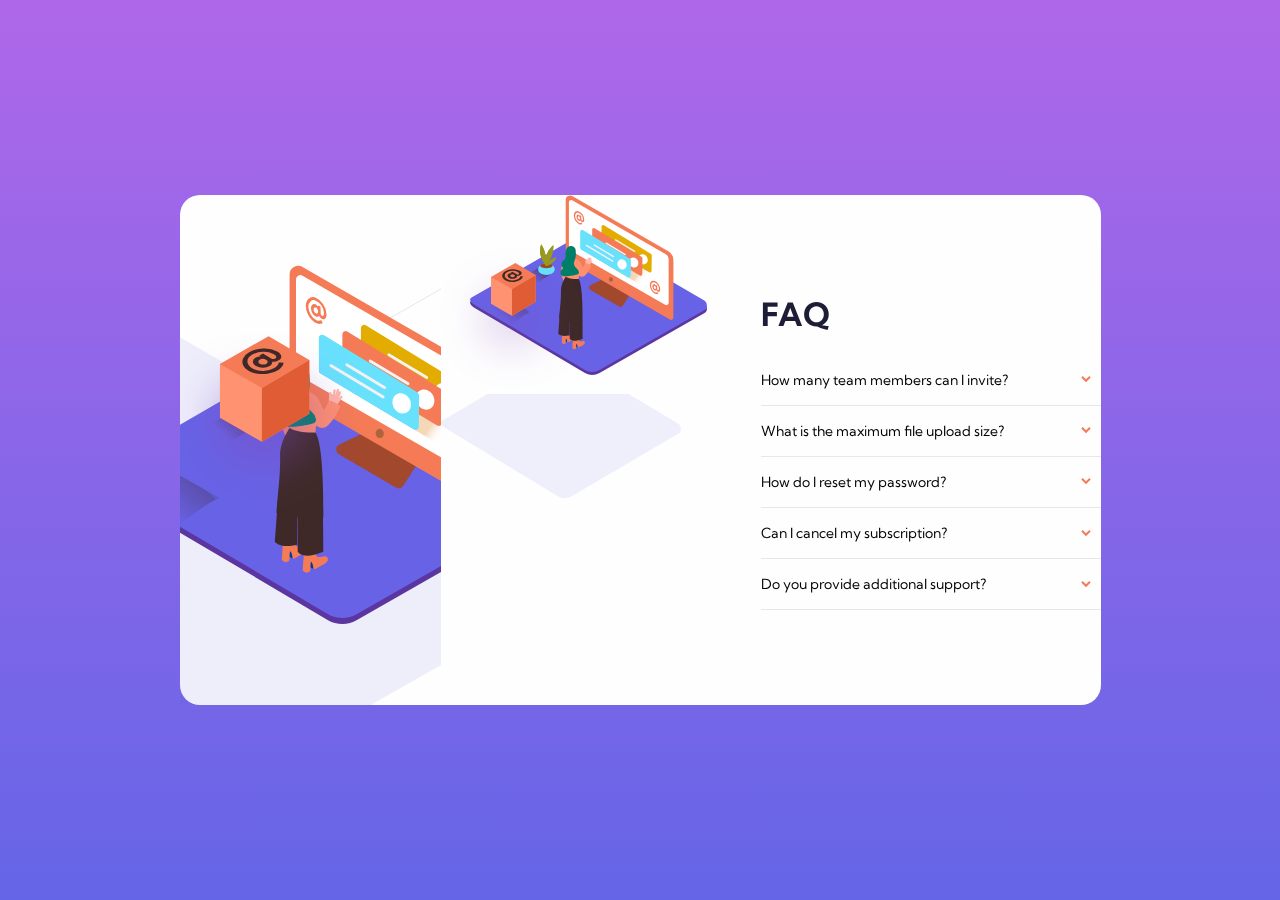
==== commit 0e107250: "Updates" ====
--- a/index.html
+++ b/index.html
@@ -1 +1 @@
-<!doctype html><html lang="en"><head><meta charset="UTF-8"/><meta name="viewport" content="width=device-width,initial-scale=1"/><title>WTF: Webpack starter kit</title><meta name="description" content="Your project description"/><meta property="og:title" content=""/><meta property="og:description" content=""/><meta property="og:url" content=""/><meta property="og:image" content="https://maciejkorsan.com/wtf-gulp-starter/assets/img/cover.png"/><link rel="apple-touch-icon" sizes="180x180" href="pwa/apple-icon-180.png"/><link rel="apple-touch-icon" sizes="167x167" href="pwa/apple-icon-167.png"/><link rel="apple-touch-icon" sizes="152x152" href="pwa/apple-icon-152.png"/><link rel="apple-touch-icon" sizes="120x120" href="pwa/apple-icon-120.png"/><meta name="apple-mobile-web-app-capable" content="yes"/><link href="index.d66f663f.css" rel="stylesheet"></head><body><main><div class="container"><div class="container__illustration"><div class="background"><svg class="background__image" width="966" height="945" xmlns="http://www.w3.org/2000/svg"><g fill-rule="nonzero" fill="none" opacity=".099"><path d="M468.755 937.353L19.744 671.73c-14.295-8.047-26.548-21.23-12.62-29.878L457.734 381.89c6.754-4.194 17.018-6.946 23.903-2.936l471.265 273.827c14.296 8.308 16.861 31.45 2.619 39.837L527.925 936.933a59.64 59.64 0 01-59.17.42z" fill="#6862E6"/><path d="M468.755 561.353L19.744 295.73c-14.295-8.047-26.548-21.23-12.62-29.878L457.734 5.89c6.754-4.194 17.018-6.946 23.903-2.936l471.265 273.827c14.296 8.308 16.861 31.45 2.619 39.837L527.925 560.933a59.64 59.64 0 01-59.17.42z" stroke="#1E1F36"/><path d="M468.755 636.353L19.744 370.73c-14.295-8.047-26.548-21.23-12.62-29.878L457.734 80.89c6.754-4.194 17.018-6.946 23.903-2.936l471.265 273.827c14.296 8.308 16.861 31.45 2.619 39.837L527.925 635.933a59.64 59.64 0 01-59.17.42z" stroke="#1E1F36"/></g></svg></div><svg class="box" width="191" height="184" xmlns="http://www.w3.org/2000/svg" xmlns:xlink="http://www.w3.org/1999/xlink"><defs><filter x="-97.9%" y="-76.3%" width="295.8%" height="313.7%" filterUnits="objectBoundingBox" id="a"><feOffset dy="25" in="SourceAlpha" result="shadowOffsetOuter1"/><feGaussianBlur stdDeviation="25" in="shadowOffsetOuter1" result="shadowBlurOuter1"/><feColorMatrix values="0 0 0 0 0.209139076 0 0 0 0 0.0691446444 0 0 0 0 0.478091033 0 0 0 0.497159091 0" in="shadowBlurOuter1"/></filter><path id="b" d="M0 27.756v53.87l41.968 24.035 47.387-28.025v-53.87"/></defs><g fill="none" fill-rule="evenodd"><g transform="translate(50.93 2.125)"><use fill="#000" filter="url(#a)" xlink:href="#b"/><use fill="#FF9271" xlink:href="#b"/></g><path fill="#DF5C34" fill-rule="nonzero" d="M92.899 53.917v53.87l47.387-28.026v-53.87z"/><path fill="#F47B56" fill-rule="nonzero" d="M50.93 29.88L99.624 2.126l40.662 23.767-47.387 28.025z"/><path d="M94.013 14.49a25.942 25.942 0 0114.207 3.129c2.486 1.462 3.844 2.988 4.036 4.579.192 1.59-.628 2.975-2.562 4.143a9.115 9.115 0 01-2.985 1.18c-.869.205-1.76.295-2.652.269l-.974-.077c.091.217.151.446.18.68a3.132 3.132 0 01-.513 1.552 5.704 5.704 0 01-2.1 2.065 12.633 12.633 0 01-6.7 1.77 13.247 13.247 0 01-6.957-1.757c-1.999-1.18-3.023-2.566-3.1-4.156a4.49 4.49 0 012.562-4.015 8.488 8.488 0 012.357-1.013 9.175 9.175 0 012.037-.346h.705l-1.282-.77 3.6-2.244 8.34 4.912a4.377 4.377 0 004.15 0c1.769-1.103 1.137-2.552-1.895-4.348a19.261 19.261 0 00-10.556-2.347 21.67 21.67 0 00-11.018 3.168c-3.023 1.89-4.522 4.143-4.496 6.76 0 2.564 1.601 4.848 4.714 6.682a21.015 21.015 0 0011.146 2.655 20.926 20.926 0 0011.017-2.925 12.353 12.353 0 003.062-2.565 5.683 5.683 0 001.28-2.18l.18-.808 4.753.269c.008.145.008.29 0 .436a8.216 8.216 0 01-.346 1.154 8.303 8.303 0 01-.82 1.72 11.912 11.912 0 01-1.69 2 15.952 15.952 0 01-2.755 2.13 25.602 25.602 0 01-9.326 3.36 35.176 35.176 0 01-10.877.192 24.896 24.896 0 01-9.339-3.053 12.127 12.127 0 01-5.304-5.566 8.192 8.192 0 010-6.593 12.692 12.692 0 015.266-5.759 28.966 28.966 0 0114.655-4.284zm4.663 13.262c-.17-.891-.77-1.64-1.601-2.001a6.579 6.579 0 00-3.33-.911 5.619 5.619 0 00-3.101.795 2.283 2.283 0 00-1.281 2.001c.117.89.69 1.654 1.512 2.014a6.54 6.54 0 003.394.86 6.092 6.092 0 003.254-.847 2.065 2.065 0 001.205-1.911" fill="#3E2928" fill-rule="nonzero"/></g></svg> <svg class="container__svg" width="472" height="359" xmlns="http://www.w3.org/2000/svg"><defs><linearGradient x1="61.181%" y1="36.82%" x2="40.788%" y2="55.54%" id="a"><stop stop-color="#78B46A" offset="0%"/><stop stop-color="#7F3500" offset="3%"/><stop stop-color="#FFF" offset="100%"/></linearGradient><linearGradient x1="82.186%" y1="28.519%" x2="29.852%" y2="62.464%" id="b"><stop stop-color="#78B46A" offset="0%"/><stop stop-color="#7F3500" offset="3%"/><stop stop-color="#FFF" offset="100%"/></linearGradient><linearGradient x1="80.66%" y1="21.864%" x2="21.557%" y2="66.62%" id="c"><stop stop-color="#78B46A" offset="0%"/><stop stop-color="#7F3500" offset="3%"/><stop stop-color="#FFF" offset="100%"/></linearGradient><linearGradient x1="81.016%" y1="60.589%" x2="67.462%" y2="55.277%" id="d"><stop stop-color="#FFF" stop-opacity="0" offset="0%"/><stop stop-color="#DC841E" offset="99%"/></linearGradient><linearGradient x1="82.183%" y1="27.537%" x2="29.857%" y2="62.324%" id="e"><stop stop-color="#78B46A" offset="0%"/><stop stop-color="#7F3500" offset="3%"/><stop stop-color="#FFF" offset="100%"/></linearGradient></defs><g fill-rule="nonzero" fill="none"><path d="M229.018 355.203L9.313 225.211c-6.995-3.938-12.99-10.39-6.175-14.622L223.625 83.367c3.305-2.052 8.327-3.399 11.696-1.437l230.595 134.007c6.994 4.066 8.25 15.392 1.28 19.496L257.972 354.998a29.178 29.178 0 01-28.953.205z" fill="#5B36A0"/><path d="M229.018 349.203L9.313 219.211c-6.995-3.938-12.99-10.39-6.175-14.622L223.625 77.367c3.305-2.052 8.327-3.399 11.696-1.437l230.595 134.007c6.994 4.066 8.25 15.392 1.28 19.496L257.972 348.998a29.178 29.178 0 01-28.953.205z" fill="#6862E6"/><path d="M247.133 177.693L203.78 202.46s66.783 40.8 80.439 46.546l24.968-35.913" fill="url(#a)" opacity=".25" style="mix-blend-mode:multiply"/><path d="M232.157 296.513l-43.365-24.715-43.364 24.767s22.585 13.8 44.171 26.473c13.708-9.71 27.428-19.521 42.558-26.525z" fill="url(#b)" opacity=".25" style="mix-blend-mode:multiply"/><path d="M138.728 143.883l-27.505 15.712s2.331 14.404 15.988 20.15l36.01-23.087" fill="url(#c)" opacity=".46" style="mix-blend-mode:multiply"/><ellipse fill="#68E1FD" cx="152.192" cy="147.898" rx="16.59" ry="11.697"/><ellipse fill="#974C26" cx="152.179" cy="140.997" rx="12.426" ry="5.092"/><path d="M151.73 132.506c0-2.296-.076-4.591-.256-6.887-.051-.599-.106-1.193-.166-1.783l-.128-1.167c0-.347-.18-1.283-.18-1.193-.077-.47-.158-.936-.243-1.398a54.855 54.855 0 00-8.865-21.715 31.778 31.778 0 00-2.473 12.71c0 1.284.103 2.566.205 3.772v.757c.103.615.218 1.282.346 1.846a50.222 50.222 0 001.96 6.888 41.928 41.928 0 002.678 6.003 82.454 82.454 0 003.676 6.349 90.88 90.88 0 002.985 4.425c.308-2.86.449-5.734.461-8.607zm-6.52-25.819a2.067 2.067 0 000-.897c.316.324.628.658.935 1a2.84 2.84 0 00-.948-.103h.013z" fill="#999A1C"/><path d="M155.996 134.276a65.015 65.015 0 003.498-5.938c.282-.53.555-1.06.82-1.59l.525-1.065.5-1.103.55-1.283a54.876 54.876 0 004.266-23.087 31.728 31.728 0 00-8.967 9.363 45.938 45.938 0 00-1.858 3.284l-.256.474-.064.206c-.243.577-.487 1.154-.717 1.744a50.22 50.22 0 00-2.063 6.862 41.95 41.95 0 00-.986 6.503 77.621 77.621 0 00-.333 7.323c0 1.911 0 3.656.115 5.336 1.704-2.27 3.42-4.605 4.97-7.029zm8.456-25.254c.2-.226.349-.493.435-.783.094.445.175.873.244 1.283-.2-.2-.43-.368-.68-.5z" fill="#999A1C"/><path d="M155.907 139.997a64.687 64.687 0 003.843-2.078l.96-.59.629-.398.615-.436.717-.526a34.464 34.464 0 009.736-11.069 19.928 19.928 0 00-7.84 2.168c-.705.36-1.384.757-2.063 1.167l-.294.18-.103.09-.948.705a31.541 31.541 0 00-3.33 3.04 26.351 26.351 0 00-2.627 3.193 83.516 83.516 0 00-2.562 3.848 55.792 55.792 0 00-1.653 2.925c1.653-.693 3.306-1.411 4.92-2.22zm12.708-10.902a1.28 1.28 0 00.487-.283c-.094.274-.196.543-.308.808a1.797 1.797 0 00-.179-.513v-.012zM151.73 132.506c0-2.296-.076-4.591-.256-6.887-.051-.599-.106-1.193-.166-1.783l-.128-1.167c0-.347-.18-1.283-.18-1.193-.077-.47-.158-.936-.243-1.398a54.855 54.855 0 00-8.865-21.715 31.778 31.778 0 00-2.473 12.71c0 1.284.103 2.566.205 3.772v.757c.103.615.218 1.282.346 1.846a50.222 50.222 0 001.96 6.888 41.928 41.928 0 002.678 6.003 82.454 82.454 0 003.676 6.349 90.88 90.88 0 002.985 4.425c.308-2.86.449-5.734.461-8.607zm-6.52-25.819a2.067 2.067 0 000-.897c.316.324.628.658.935 1a2.84 2.84 0 00-.948-.103h.013z" fill="#999A1C"/><path d="M155.996 134.276a65.015 65.015 0 003.498-5.938c.282-.53.555-1.06.82-1.59l.525-1.065.5-1.103.55-1.283a54.876 54.876 0 004.266-23.087 31.728 31.728 0 00-8.967 9.363 45.938 45.938 0 00-1.858 3.284l-.256.474-.064.206c-.243.577-.487 1.154-.717 1.744a50.22 50.22 0 00-2.063 6.862 41.95 41.95 0 00-.986 6.503 77.621 77.621 0 00-.333 7.323c0 1.911 0 3.656.115 5.336 1.704-2.27 3.42-4.605 4.97-7.029zm8.456-25.254c.2-.226.349-.493.435-.783.094.445.175.873.244 1.283-.2-.2-.43-.368-.68-.5z" fill="#999A1C"/><path d="M155.907 139.997a64.687 64.687 0 003.843-2.078l.96-.59.629-.398.615-.436.717-.526a34.464 34.464 0 009.736-11.069 19.928 19.928 0 00-7.84 2.168c-.705.36-1.384.757-2.063 1.167l-.294.18-.103.09-.948.705a31.541 31.541 0 00-3.33 3.04 26.351 26.351 0 00-2.627 3.193 83.516 83.516 0 00-2.562 3.848 55.792 55.792 0 00-1.653 2.925c1.653-.693 3.306-1.411 4.92-2.22zm12.708-10.902a1.28 1.28 0 00.487-.283c-.094.274-.196.543-.308.808a1.797 1.797 0 00-.179-.513v-.012z" fill="#999A1C"/><path d="M264.35 168.022l-23.994 11.543a5.53 5.53 0 00-.384 9.76l56.867 33.22a5.518 5.518 0 007.43-1.782l13.823-21.523" fill="#A1482D"/><path d="M394.854 112.344L203.524 1.962a8.626 8.626 0 00-8.626.01 8.644 8.644 0 00-4.312 7.48v114.833a7.184 7.184 0 003.587 6.22L398.146 248.39a4.62 4.62 0 004.632.003 4.631 4.631 0 002.312-4.018V130.018a20.398 20.398 0 00-10.236-17.674z" fill="#F47B56"/><path d="M203.537 10.646l185.552 106.88a13.034 13.034 0 016.52 11.286v86.076a4.708 4.708 0 01-2.344 4.065 4.697 4.697 0 01-4.688.014L199.348 110.304a4.643 4.643 0 01-2.331-4.027V14.429c0-1.555.827-2.992 2.171-3.772a4.351 4.351 0 014.35-.011z" fill="#FFF"/><ellipse fill="#AB643C" transform="rotate(-10.9 280.738 168.465)" cx="280.738" cy="168.465" rx="4.036" ry="4.617"/><path fill="url(#d)" opacity=".32" d="M253.41 127.427l86.23 51.869 42.595-24.793-76.109-44.353"/><path d="M359.97 117.102l-93.224-56.91a3.225 3.225 0 00-3.278.028 3.233 3.233 0 00-1.565 2.884V95.53a3.4 3.4 0 001.627 2.924l93.212 55.704c.997.567 2.22.56 3.21-.02a3.22 3.22 0 001.594-2.79l.487-30.23a4.542 4.542 0 00-2.063-4.015z" fill="#E2AC00"/><path d="M337.667 133.789c3.343 4.681 9.223 5.99 13.118 2.937 3.894-3.053 4.343-9.324 1-13.993-3.345-4.669-9.225-5.99-13.12-2.937-3.894 3.052-4.342 9.311-.998 13.993z" fill="#FFF"/><path d="M328.52 111.318l-38.023-22.92a1.447 1.447 0 00-1.862.578 1.45 1.45 0 00.402 1.91l38.022 22.92a1.447 1.447 0 001.862-.578 1.45 1.45 0 00-.401-1.91zM326.957 120.63l-52.41-31.591a1.45 1.45 0 00-1.396 2.488l52.345 31.603a1.447 1.447 0 001.862-.578 1.45 1.45 0 00-.401-1.91v-.013z" fill="#F2F2F2"/><path d="M341.369 123.387L248.196 66.49a3.225 3.225 0 00-3.278.028 3.233 3.233 0 00-1.565 2.884v32.411a3.4 3.4 0 001.615 2.938l93.211 55.703c1.008.58 2.25.57 3.248-.025a3.22 3.22 0 001.569-2.848l.487-30.23a4.542 4.542 0 00-2.114-3.964z" fill="#F47B56"/><path d="M319.065 140.074c3.344 4.681 9.224 5.99 13.119 2.937 3.894-3.053 4.342-9.325.999-13.993-3.344-4.67-9.224-5.99-13.118-2.938-3.895 3.053-4.343 9.312-1 13.994z" fill="#FFF"/><path d="M309.918 117.602l-38.048-22.92a1.447 1.447 0 00-1.862.578 1.45 1.45 0 00.402 1.91l38.022 22.92a1.447 1.447 0 001.862-.578 1.45 1.45 0 00-.401-1.91h.025zM308.343 126.978l-52.397-31.642a1.447 1.447 0 00-1.862.579 1.45 1.45 0 00.402 1.91l52.409 31.59a1.447 1.447 0 001.862-.578 1.45 1.45 0 00-.402-1.91l-.012.051z" fill="#F2F2F2"/><path d="M317.99 127.21l-93.2-56.897a3.225 3.225 0 00-3.278.027 3.233 3.233 0 00-1.564 2.884v32.412a3.4 3.4 0 001.627 2.924l93.211 55.704c1.008.58 2.25.57 3.249-.026a3.22 3.22 0 001.568-2.847l.487-30.231a4.542 4.542 0 00-2.1-3.95z" fill="#68E1FD"/><path d="M317.99 127.21l-93.2-56.897a3.225 3.225 0 00-3.278.027 3.233 3.233 0 00-1.564 2.884v32.412a3.4 3.4 0 001.627 2.924l93.211 55.704c1.008.58 2.25.57 3.249-.026a3.22 3.22 0 001.568-2.847l.487-30.231a4.542 4.542 0 00-2.1-3.95z" fill="#68E1FD"/><path d="M295.673 143.896c3.343 4.681 9.224 5.99 13.118 2.937 3.895-3.053 4.343-9.325 1-13.993-3.344-4.669-9.225-5.99-13.119-2.937-3.894 3.052-4.304 9.311-1 13.993z" fill="#FFF"/><path d="M286.526 121.425l-38.035-22.92a1.447 1.447 0 00-1.862.578 1.45 1.45 0 00.401 1.91l38.023 22.92a1.447 1.447 0 001.862-.578 1.45 1.45 0 00-.402-1.91h.013zM284.95 130.75l-52.409-31.592a1.447 1.447 0 00-1.862.579 1.45 1.45 0 00.402 1.91l52.409 31.59a1.447 1.447 0 001.862-.578 1.45 1.45 0 00-.402-1.91z" fill="#F2F2F2"/><path d="M195.672 124.028a45.406 45.406 0 00-13.208 19.38c-4.638 12.827 6.956 33.784 6.956 33.784l18.038-14.3" fill="#FF8F6F"/><path d="M193.724 293.602l-4.893-2.706 1.28-7.003s7.29.692 7.93 3.283" fill="#003B94"/><path d="M195.518 293.5c1.102-.68 2.255-1.283 3.395-1.886 2.83-1.552 6.918-3.155 8.66-6.067a3.39 3.39 0 00-.23-3.848c-2.563-3.104-8.174 2.001-11.044-1.436-.563-.68-.832-11.467-.832-11.467l-10.915 2.95s-1.845 21.676-1.64 23.01c.205 1.334 3.959 2.566 3.959 2.566a9.666 9.666 0 003.151-1.283c1.14-.834.102-11.005 1.563-9.581 1.46 1.424 2.1 6.99 2.1 6.99.607.092 1.222.11 1.833.051z" fill="#F47B56"/><path d="M214.568 304.08l-4.894-2.667 1.28-7.003s7.29.693 7.93 3.283" fill="#003B94"/><path d="M216.412 303.978c1.102-.68 2.255-1.282 3.395-1.885 2.831-1.552 6.918-3.155 8.66-6.067a3.39 3.39 0 00-.23-3.848c-2.563-3.104-8.174 2.001-11.043-1.436-.564-.68-.833-11.467-.833-11.467l-10.915 2.95s-1.857 21.753-1.652 23.036c.205 1.282 3.958 2.565 3.958 2.565a9.666 9.666 0 003.152-1.283c1.14-.833.102-11.004 1.563-9.58 1.46 1.423 2.1 6.99 2.1 6.99a7.498 7.498 0 001.845.025z" fill="#F47B56"/><path d="M179.005 233.614l-3.216 43.058s5.125 7.08 22.304 3.142l.166-29.026M198.849 242.144c-.372 3.706 0 44.596 0 44.596s4.752 8.901 25.442 0l-.295-34.746" fill="#3E2928"/><path d="M177.403 247.838c1.41.975 1.896-4.04 3.37-3.18a83.77 83.77 0 0016.961 7.49h.128a1.165 1.165 0 011.576.577 89.585 89.585 0 0011.133 2.565c4.83.77 8.826-2.808 13.784-3.052 0-19.008.09-73.109-7.994-84.652l-23.918-8.055c-.115 1.975-11.606 15.314-11.325 31.578.32 18.328-2.062 35.618-2.472 41.351-.064.975-1.191 14.34-1.243 15.378z" fill="#3E2928"/><path d="M218.564 145.73l-2.203 21.804s-17.845.719-25.532-4.591v-18.496" fill="#FF8F6F"/><path d="M241.252 131.378l-1.819 2.488c.97-2.024 1.826-4.1 2.562-6.22.513-1.45-1.806-2.027-2.318-.578l-.27.744c.223-.77.432-1.543.628-2.322a1.195 1.195 0 10-2.319-.577 62.236 62.236 0 01-1.806 5.952 42.54 42.54 0 00.846-5.26c.154-1.525-2.242-1.461-2.383 0a37.916 37.916 0 01-1.076 5.965c0-.684-.064-1.368-.192-2.052a1.206 1.206 0 00-.5-.86 9.29 9.29 0 00-.23-.795 1.204 1.204 0 00-2.345.36l-.154 8.978c-.433.93-.999 1.795-1.678 2.565a41.64 41.64 0 013.331 2.565 34.337 34.337 0 012.716 2.565 65.716 65.716 0 002.216-2.924c.088-.075.166-.161.23-.257a255.44 255.44 0 016.611-9.337c.948-1.052-1.14-2.219-2.05-1z" fill="#FFB5A9"/><path d="M207.24 125.85s8.43 2.27 11.85 7.695a96.553 96.553 0 015.65 11.66l6.225-9.685s7.559 2.322 10.556 6.042c0 0-8.967 19.623-16.782 21.304-7.814 1.68-16.116-11.518-16.116-11.518s-1.716 5.515-1.383-.372" fill="#FF8F6F"/><path d="M212.595 146.82a17.097 17.097 0 01-5.342-7.618c-1.013-3.45.256-6.478 1.434-9.684a31.237 31.237 0 002.204-9.966c.102-3.36-.282-6.72-.513-10.069a.976.976 0 010-.436c-1.127-3.783-3.433-6.99-7.98-7.375-11.774-1-12.44 12.057-12.35 17.367.09 5.31.653 8.901-3.254 11.12-3.908 2.219-6.726 8.042-2.998 12.75 3.728 4.706.384 2.988-2.101 7.169-2.485 4.181-1.845 9.402 3.254 11.287 5.099 1.885 28.799-1.655 30.976-3.848a4.531 4.531 0 001.115-3.206 12.444 12.444 0 00-4.445-7.49z" fill="#007F68"/><path d="M224.176 39.132a18.805 18.805 0 013.33 9.748 6.419 6.419 0 01-1.088 4.553 2.624 2.624 0 01-3.178.552 4.906 4.906 0 01-1.716-1.154 5.989 5.989 0 01-1.102-1.398l-.307-.603a2.13 2.13 0 01-.308.436 2.24 2.24 0 01-1.05.449 3.186 3.186 0 01-1.896-.231 7.113 7.113 0 01-3.357-3.014 9.692 9.692 0 01-1.486-4.861 4.775 4.775 0 011.192-3.848 2.739 2.739 0 013.113-.488c.513.205.986.5 1.396.873.35.297.659.637.922 1.013l.23.41v-1.141l2.563 1 .256 7.209c.018.516.178 1.017.462 1.449.24.417.609.745 1.05.936 1.238.488 1.81-.581 1.717-3.206a13.889 13.889 0 00-2.473-7.247 12.136 12.136 0 00-5.675-4.848 4.774 4.774 0 00-5.33.68 7.252 7.252 0 00-2.062 5.925 15.3 15.3 0 002.562 7.696 11.817 11.817 0 005.47 5.13c.812.34 1.684.51 2.563.5a3.417 3.417 0 001.665-.307l.513-.283 1.55 2.886-.257.18a6.133 6.133 0 01-.755.359c-.41.177-.84.298-1.282.36a6.398 6.398 0 01-1.703 0 8.575 8.575 0 01-2.165-.552 14.093 14.093 0 01-5.125-3.771 22.36 22.36 0 01-3.971-6.208 19.027 19.027 0 01-1.64-6.888c-.138-2 .27-3.999 1.179-5.784a6.51 6.51 0 013.638-3.207 7 7 0 015.047.257 16.288 16.288 0 017.508 6.438zm-5.65 9.12c.42-.538.61-1.221.525-1.899a4.904 4.904 0 00-.679-2.372 3.255 3.255 0 00-1.55-1.411 1.395 1.395 0 00-1.576.205 2.35 2.35 0 00-.563 1.86c.029.846.28 1.669.73 2.385.37.652.94 1.165 1.627 1.463a1.28 1.28 0 001.486-.231M375.433 178.013a18.74 18.74 0 013.33 9.748 6.419 6.419 0 01-1.088 4.553 2.637 2.637 0 01-3.177.552 5.047 5.047 0 01-1.717-1.154 6.207 6.207 0 01-1.102-1.399l-.307-.602c-.087.156-.19.302-.308.436-.304.24-.666.395-1.05.449a3.071 3.071 0 01-1.883-.218 7.113 7.113 0 01-3.357-3.027 9.653 9.653 0 01-1.499-4.874 4.724 4.724 0 011.192-3.848 2.726 2.726 0 013.1-.487c.514.204.987.499 1.396.872.35.302.66.647.923 1.026l.243.41v-1.141l2.562.987.257 7.209c.022.515.181 1.015.46 1.449.242.417.61.745 1.051.936 1.281.488 1.807-.577 1.73-3.206a13.953 13.953 0 00-2.473-7.26 12.161 12.161 0 00-5.662-4.835 4.787 4.787 0 00-5.33.667 7.252 7.252 0 00-2.01 5.964 15.25 15.25 0 002.561 7.695 11.868 11.868 0 005.535 4.964 6.668 6.668 0 002.562.513 3.545 3.545 0 001.665-.308l.513-.282 1.55 2.886-.256.18a6.133 6.133 0 01-.756.359c-.412.17-.842.29-1.281.359a6.526 6.526 0 01-1.717 0 8.55 8.55 0 01-2.152-.564 14.093 14.093 0 01-5.125-3.759 22.41 22.41 0 01-3.97-6.22 18.988 18.988 0 01-1.64-6.888 11.003 11.003 0 011.178-5.772 6.562 6.562 0 013.638-3.219 7.09 7.09 0 015.06.257 16.315 16.315 0 017.354 6.592zm-5.65 9.12a2.567 2.567 0 00.538-1.899 4.865 4.865 0 00-.691-2.372 3.204 3.204 0 00-1.538-1.411 1.395 1.395 0 00-1.575.192 2.323 2.323 0 00-.577 1.86c.03.842.281 1.66.73 2.373.369.655.94 1.172 1.627 1.475a1.28 1.28 0 001.486-.218" fill="#F47B56"/><path d="M120.139 232.704L76.774 208l-43.351 24.754s24.122 15.083 45.709 27.756c13.707-9.697 25.89-20.791 41.007-27.807z" fill="url(#e)" opacity=".25" style="mix-blend-mode:multiply"/></g></svg></div><div class="container__faq"><div><svg class="container__illustrationMobile" xmlns="http://www.w3.org/2000/svg" xmlns:xlink="http://www.w3.org/1999/xlink" width="266" height="196"><defs><linearGradient x1="61.181%" y1="36.858%" x2="40.788%" y2="55.524%" id="a"><stop stop-color="#78B46A" offset="0%"/><stop stop-color="#7F3500" offset="3%"/><stop stop-color="#FFF" offset="100%"/></linearGradient><linearGradient x1="82.186%" y1="28.582%" x2="29.852%" y2="62.428%" id="b"><stop stop-color="#78B46A" offset="0%"/><stop stop-color="#7F3500" offset="3%"/><stop stop-color="#FFF" offset="100%"/></linearGradient><linearGradient x1="80.66%" y1="21.945%" x2="21.557%" y2="66.572%" id="c"><stop stop-color="#78B46A" offset="0%"/><stop stop-color="#7F3500" offset="3%"/><stop stop-color="#FFF" offset="100%"/></linearGradient><linearGradient x1="81.016%" y1="60.558%" x2="67.462%" y2="55.262%" id="d"><stop stop-color="#FFF" stop-opacity="0" offset="0%"/><stop stop-color="#DC841E" offset="99%"/></linearGradient><linearGradient x1="82.183%" y1="27.602%" x2="29.857%" y2="62.288%" id="e"><stop stop-color="#78B46A" offset="0%"/><stop stop-color="#7F3500" offset="3%"/><stop stop-color="#FFF" offset="100%"/></linearGradient><filter x="-195.8%" y="-152.6%" width="491.7%" height="527.4%" filterUnits="objectBoundingBox" id="f"><feOffset dy="25" in="SourceAlpha" result="shadowOffsetOuter1"/><feGaussianBlur stdDeviation="25" in="shadowOffsetOuter1" result="shadowBlurOuter1"/><feColorMatrix values="0 0 0 0 0.209139076 0 0 0 0 0.0691446444 0 0 0 0 0.478091033 0 0 0 0.497159091 0" in="shadowBlurOuter1"/></filter><path id="g" d="M0 13.878v26.935L20.984 52.83l23.694-14.013V11.883"/></defs><g fill="none" fill-rule="evenodd"><g transform="translate(29)" fill-rule="nonzero"><path d="M114.994 178.096L4.676 112.92c-3.512-1.974-6.523-5.209-3.1-7.331L112.286 41.8c1.66-1.03 4.181-1.705 5.873-.72l115.786 67.19c3.512 2.038 4.142 7.717.643 9.774l-105.056 59.95a14.67 14.67 0 01-14.538.102z" fill="#5B36A0"/><path d="M114.994 175.088L4.676 109.91c-3.512-1.975-6.523-5.21-3.1-7.332l110.71-63.788c1.66-1.029 4.181-1.704 5.873-.72l115.786 67.19c3.512 2.039 4.142 7.717.643 9.775l-105.056 59.949a14.67 14.67 0 01-14.538.103z" fill="#6862E6"/><path d="M124.09 89.094l-21.768 12.418s33.533 20.457 40.39 23.338l12.537-18.007" fill="url(#a)" opacity=".25" style="mix-blend-mode:multiply"/><path d="M116.57 148.67l-21.774-12.393-21.774 12.418s11.34 6.92 22.18 13.274c6.882-4.868 13.771-9.788 21.368-13.3z" fill="url(#b)" opacity=".25" style="mix-blend-mode:multiply"/><path d="M69.658 72.142L55.847 80.02s1.17 7.222 8.028 10.103l18.082-11.576" fill="url(#c)" opacity=".46" style="mix-blend-mode:multiply"/><ellipse fill="#68E1FD" cx="76.418" cy="74.155" rx="8.33" ry="5.865"/><ellipse fill="#974C26" cx="76.412" cy="70.695" rx="6.24" ry="2.553"/><path d="M76.187 66.438c0-1.151-.039-2.303-.129-3.454-.026-.3-.054-.598-.084-.894l-.064-.585c0-.173-.09-.643-.09-.598-.039-.236-.08-.47-.122-.7a27.482 27.482 0 00-4.451-10.888 15.913 15.913 0 00-1.242 6.373c0 .643.051 1.286.103 1.89v.38a25.153 25.153 0 001.158 4.38 21.007 21.007 0 001.344 3.009 41.327 41.327 0 001.846 3.183c.515.81 1.004 1.53 1.5 2.219.154-1.434.224-2.875.23-4.315zm-3.274-12.946a1.035 1.035 0 000-.45c.158.163.315.33.47.502a1.428 1.428 0 00-.477-.052h.007z" fill="#999A1C"/><path d="M78.329 67.325c.643-.97 1.21-1.93 1.756-2.977.141-.266.279-.532.412-.798l.263-.534.251-.553.277-.643a27.48 27.48 0 002.142-11.575 15.918 15.918 0 00-4.503 4.694 23.024 23.024 0 00-.933 1.647l-.128.237-.033.103c-.122.29-.244.58-.36.875a25.153 25.153 0 00-1.035 3.44 21.005 21.005 0 00-.496 3.261 38.863 38.863 0 00-.167 3.672c0 .958 0 1.833.058 2.675.855-1.138 1.717-2.308 2.496-3.524zm4.245-12.662c.101-.113.176-.247.219-.393.047.223.088.438.122.644-.1-.1-.215-.185-.34-.251z" fill="#999A1C"/><path d="M78.284 70.193c.647-.321 1.29-.668 1.93-1.041l.482-.296.315-.2.309-.218.36-.264a17.288 17.288 0 004.889-5.55 10.017 10.017 0 00-3.937 1.087c-.354.18-.695.38-1.036.585l-.147.09-.052.045-.476.354c-.593.467-1.152.977-1.672 1.524-.481.498-.922 1.034-1.32 1.601a41.869 41.869 0 00-1.286 1.93c-.308.514-.585.996-.83 1.466.83-.347 1.66-.708 2.47-1.113zm6.38-5.466a.643.643 0 00.245-.141 6.569 6.569 0 01-.154.405.9.9 0 00-.09-.257v-.007zM76.187 66.438c0-1.151-.039-2.303-.129-3.454-.026-.3-.054-.598-.084-.894l-.064-.585c0-.173-.09-.643-.09-.598-.039-.236-.08-.47-.122-.7a27.482 27.482 0 00-4.451-10.888 15.913 15.913 0 00-1.242 6.373c0 .643.051 1.286.103 1.89v.38a25.153 25.153 0 001.158 4.38 21.007 21.007 0 001.344 3.009 41.327 41.327 0 001.846 3.183c.515.81 1.004 1.53 1.5 2.219.154-1.434.224-2.875.23-4.315zm-3.274-12.946a1.035 1.035 0 000-.45c.158.163.315.33.47.502a1.428 1.428 0 00-.477-.052h.007z" fill="#999A1C"/><path d="M78.329 67.325c.643-.97 1.21-1.93 1.756-2.977.141-.266.279-.532.412-.798l.263-.534.251-.553.277-.643a27.48 27.48 0 002.142-11.575 15.918 15.918 0 00-4.503 4.694 23.024 23.024 0 00-.933 1.647l-.128.237-.033.103c-.122.29-.244.58-.36.875a25.153 25.153 0 00-1.035 3.44 21.005 21.005 0 00-.496 3.261 38.863 38.863 0 00-.167 3.672c0 .958 0 1.833.058 2.675.855-1.138 1.717-2.308 2.496-3.524zm4.245-12.662c.101-.113.176-.247.219-.393.047.223.088.438.122.644-.1-.1-.215-.185-.34-.251z" fill="#999A1C"/><path d="M78.284 70.193c.647-.321 1.29-.668 1.93-1.041l.482-.296.315-.2.309-.218.36-.264a17.288 17.288 0 004.889-5.55 10.017 10.017 0 00-3.937 1.087c-.354.18-.695.38-1.036.585l-.147.09-.052.045-.476.354c-.593.467-1.152.977-1.672 1.524-.481.498-.922 1.034-1.32 1.601a41.869 41.869 0 00-1.286 1.93c-.308.514-.585.996-.83 1.466.83-.347 1.66-.708 2.47-1.113zm6.38-5.466a.643.643 0 00.245-.141 6.569 6.569 0 01-.154.405.9.9 0 00-.09-.257v-.007z" fill="#999A1C"/><path d="M132.735 84.245l-12.048 5.788a2.772 2.772 0 00-.193 4.894l28.554 16.656a2.773 2.773 0 003.731-.894l6.94-10.791" fill="#A1482D"/><path d="M198.264 56.328L102.194.984a4.336 4.336 0 00-6.497 3.756v57.575c0 1.287.686 2.476 1.8 3.12l102.42 59.106a2.323 2.323 0 003.486-2.013V65.19a10.225 10.225 0 00-5.14-8.862z" fill="#F47B56"/><path d="M102.2 5.338l93.169 53.588a6.533 6.533 0 013.274 5.66v43.157a2.36 2.36 0 01-3.531 2.045l-95.016-54.482a2.328 2.328 0 01-1.17-2.02V7.235a2.186 2.186 0 013.274-1.897z" fill="#FFF"/><ellipse fill="#AB643C" transform="rotate(-10.9 140.964 84.467)" cx="140.964" cy="84.467" rx="2.026" ry="2.315"/><path fill="url(#d)" opacity=".32" d="M127.242 63.891l43.297 26.007 21.389-12.431-38.216-22.238"/><path d="M180.748 58.714l-46.81-28.534a1.621 1.621 0 00-2.431 1.46v16.257a1.704 1.704 0 00.817 1.467l46.803 27.93a1.615 1.615 0 002.412-1.41l.244-15.157a2.276 2.276 0 00-1.035-2.013z" fill="#E2AC00"/><path d="M169.549 67.08c1.679 2.348 4.631 3.004 6.587 1.473 1.955-1.53 2.18-4.675.501-7.016-1.679-2.34-4.631-3.003-6.587-1.472-1.955 1.53-2.18 4.669-.501 7.016z" fill="#FFF"/><path d="M164.956 55.814l-19.092-11.492a.727.727 0 00-.733 1.247l19.092 11.492a.727.727 0 00.733-1.247zM164.171 60.483l-26.315-15.84a.727.727 0 00-.702 1.248l26.284 15.846a.727.727 0 00.733-1.248v-.006z" fill="#F2F2F2"/><path d="M171.408 61.865l-46.784-28.527a1.621 1.621 0 00-2.432 1.46v16.25c-.007.6.3 1.159.81 1.473l46.804 27.93a1.615 1.615 0 002.419-1.44l.244-15.159a2.276 2.276 0 00-1.061-1.987z" fill="#F47B56"/><path d="M160.209 70.232c1.679 2.347 4.631 3.003 6.587 1.473 1.955-1.53 2.18-4.676.501-7.017-1.679-2.34-4.631-3.003-6.587-1.472-1.955 1.53-2.18 4.669-.501 7.016z" fill="#FFF"/><path d="M155.616 58.965L136.51 47.473a.727.727 0 00-.733 1.248l19.092 11.492a.727.727 0 00.733-1.248h.013zM154.825 63.666l-26.31-15.865a.727.727 0 00-.733 1.248l26.316 15.839a.727.727 0 00.733-1.248l-.006.026z" fill="#F2F2F2"/><path d="M159.668 63.782l-46.796-28.528a1.621 1.621 0 00-2.432 1.46v16.251a1.704 1.704 0 00.817 1.466l46.803 27.93a1.615 1.615 0 002.419-1.44l.244-15.159c.021-.8-.38-1.551-1.055-1.98z" fill="#68E1FD"/><path d="M159.668 63.782l-46.796-28.528a1.621 1.621 0 00-2.432 1.46v16.251a1.704 1.704 0 00.817 1.466l46.803 27.93a1.615 1.615 0 002.419-1.44l.244-15.159c.021-.8-.38-1.551-1.055-1.98z" fill="#68E1FD"/><path d="M148.463 72.148c1.679 2.348 4.631 3.004 6.587 1.473 1.955-1.53 2.18-4.675.501-7.016-1.678-2.34-4.631-3.003-6.586-1.473-1.956 1.53-2.162 4.67-.502 7.016z" fill="#FFF"/><path d="M143.87 60.881L124.772 49.39a.727.727 0 00-.734 1.248l19.092 11.492a.727.727 0 00.734-1.248h.006zM143.079 65.557l-26.316-15.84a.727.727 0 00-.733 1.248l26.315 15.84a.727.727 0 00.734-1.248z" fill="#F2F2F2"/><path d="M98.25 62.187a22.765 22.765 0 00-6.632 9.717c-2.328 6.43 3.493 16.939 3.493 16.939l9.057-7.17" fill="#FF8F6F"/><path d="M97.273 147.21l-2.458-1.357.644-3.511s3.66.347 3.981 1.646" fill="#003B94"/><path d="M98.173 147.158c.553-.34 1.132-.643 1.705-.945 1.421-.778 3.473-1.582 4.348-3.042a1.697 1.697 0 00-.116-1.929c-1.286-1.556-4.104 1.003-5.544-.72-.283-.341-.419-5.75-.419-5.75l-5.48 1.48s-.926 10.868-.823 11.537c.102.668 1.987 1.286 1.987 1.286a4.857 4.857 0 001.583-.643c.572-.418.051-5.518.784-4.804.734.714 1.055 3.505 1.055 3.505.305.046.614.054.92.025z" fill="#F47B56"/><path d="M107.738 152.464l-2.457-1.338.643-3.511s3.66.347 3.982 1.646" fill="#003B94"/><path d="M108.665 152.412c.553-.34 1.132-.643 1.704-.945 1.422-.778 3.474-1.582 4.349-3.042a1.697 1.697 0 00-.116-1.929c-1.287-1.556-4.104 1.003-5.545-.72-.283-.341-.418-5.75-.418-5.75l-5.48 1.48s-.933 10.906-.83 11.55c.102.643 1.987 1.286 1.987 1.286a4.857 4.857 0 001.583-.643c.572-.418.051-5.518.784-4.804.734.714 1.055 3.505 1.055 3.505.307.042.619.046.927.012z" fill="#F47B56"/><path d="M89.882 117.133l-1.615 21.588s2.573 3.55 11.2 1.576l.083-14.553M99.846 121.41c-.187 1.858 0 22.36 0 22.36s2.386 4.462 12.775 0l-.148-17.422" fill="#3E2928"/><path d="M89.078 124.264c.707.49.952-2.025 1.691-1.594a42.094 42.094 0 008.517 3.755h.064a.586.586 0 01.792.29c1.834.547 3.7.976 5.59 1.286 2.424.386 4.431-1.409 6.92-1.53 0-9.531.046-36.657-4.013-42.445l-12.01-4.038c-.058.99-5.828 7.678-5.686 15.833.16 9.19-1.036 17.858-1.242 20.733-.032.489-.598 7.19-.623 7.71z" fill="#3E2928"/><path d="M109.745 73.068l-1.106 10.933s-8.96.36-12.82-2.303v-9.273" fill="#FF8F6F"/><path d="M121.137 65.872l-.913 1.247A30.002 30.002 0 00121.51 64c.258-.726-.907-1.016-1.164-.289l-.135.373c.112-.386.217-.774.315-1.164a.6.6 0 10-1.164-.29 31.17 31.17 0 01-.907 2.985 21.3 21.3 0 00.425-2.637c.077-.765-1.126-.733-1.197 0-.1 1.01-.28 2.01-.54 2.99a5.57 5.57 0 00-.097-1.029.604.604 0 00-.25-.43 4.653 4.653 0 00-.116-.4.605.605 0 00-1.178.18l-.077 4.502c-.218.467-.501.9-.842 1.287.578.4 1.137.83 1.672 1.286.478.403.933.833 1.364 1.286.386-.48.757-.969 1.113-1.466a.643.643 0 00.115-.129 128.076 128.076 0 013.32-4.682c.476-.527-.573-1.112-1.03-.501z" fill="#FFB5A9"/><path d="M104.059 63.1s4.233 1.138 5.95 3.859a48.38 48.38 0 012.837 5.845l3.126-4.855s3.795 1.164 5.3 3.029c0 0-4.502 9.84-8.426 10.682-3.924.842-8.092-5.775-8.092-5.775s-.862 2.765-.695-.187" fill="#FF8F6F"/><path d="M106.748 73.615a8.572 8.572 0 01-2.683-3.82c-.508-1.73.129-3.248.72-4.856a15.643 15.643 0 001.107-4.997c.052-1.684-.141-3.37-.257-5.048a.489.489 0 010-.218c-.566-1.898-1.724-3.505-4.008-3.698-5.911-.502-6.246 6.045-6.2 8.707.044 2.663.328 4.463-1.634 5.576-1.962 1.112-3.378 4.032-1.506 6.392 1.872 2.36.193 1.499-1.055 3.595-1.247 2.097-.926 4.714 1.634 5.66 2.56.945 14.46-.83 15.554-1.93a2.27 2.27 0 00.56-1.608 6.238 6.238 0 00-2.232-3.755z" fill="#007F68"/><path d="M112.563 19.62a9.42 9.42 0 011.672 4.888 3.215 3.215 0 01-.547 2.283 1.319 1.319 0 01-1.595.277 2.464 2.464 0 01-.862-.58 3.003 3.003 0 01-.553-.7l-.154-.302c-.042.079-.094.152-.155.218-.153.12-.335.197-.527.225-.322.06-.654.02-.952-.115a3.57 3.57 0 01-1.686-1.512 4.854 4.854 0 01-.746-2.437c-.095-.7.124-1.406.598-1.93a1.377 1.377 0 011.564-.244c.258.103.495.251.7.438.176.149.332.32.464.508l.116.206v-.573l1.286.502.129 3.614c.009.259.089.51.231.727.121.209.306.373.528.47.622.244.909-.292.862-1.609a6.957 6.957 0 00-1.242-3.633 6.091 6.091 0 00-2.85-2.43 2.4 2.4 0 00-2.675.34 3.633 3.633 0 00-1.036 2.971 7.664 7.664 0 001.287 3.859 5.93 5.93 0 002.746 2.572c.408.17.845.255 1.287.25.287.02.575-.033.836-.154l.257-.141.779 1.447-.129.09c-.122.068-.249.129-.38.18-.205.089-.421.15-.643.18a3.217 3.217 0 01-.855 0 4.31 4.31 0 01-1.087-.277 7.076 7.076 0 01-2.573-1.89 11.209 11.209 0 01-1.994-3.113 9.529 9.529 0 01-.824-3.453 5.542 5.542 0 01.592-2.9 3.267 3.267 0 011.827-1.608 3.52 3.52 0 012.534.128 8.175 8.175 0 013.77 3.229zm-2.837 4.573c.211-.27.306-.612.264-.952a2.456 2.456 0 00-.341-1.19 1.634 1.634 0 00-.779-.707.701.701 0 00-.79.103 1.177 1.177 0 00-.284.933c.015.424.141.836.367 1.196.185.326.472.584.817.733.247.127.548.08.746-.116M188.512 89.255a9.388 9.388 0 011.672 4.887 3.215 3.215 0 01-.546 2.283 1.325 1.325 0 01-1.596.277 2.534 2.534 0 01-.862-.58 3.113 3.113 0 01-.553-.7l-.154-.302a1.248 1.248 0 01-.155.218c-.152.12-.334.199-.527.225-.319.064-.65.026-.946-.109a3.57 3.57 0 01-1.685-1.518 4.835 4.835 0 01-.753-2.443c-.099-.7.12-1.408.599-1.93a1.37 1.37 0 011.556-.244c.258.102.496.25.701.437.176.152.331.325.464.515l.122.205v-.572l1.286.495.129 3.614c.011.259.091.51.231.727.121.21.306.374.528.47.643.244.907-.29.868-1.608a6.99 6.99 0 00-1.241-3.64 6.104 6.104 0 00-2.843-2.424 2.406 2.406 0 00-2.676.334 3.633 3.633 0 00-1.01 2.99 7.639 7.639 0 001.286 3.859 5.956 5.956 0 002.78 2.489c.407.17.844.257 1.286.257.287.017.574-.036.836-.155l.257-.141.779 1.447-.13.09c-.121.069-.248.129-.379.18a2.83 2.83 0 01-.643.18 3.281 3.281 0 01-.862 0 4.298 4.298 0 01-1.08-.283 7.076 7.076 0 01-2.573-1.884 11.234 11.234 0 01-1.995-3.12 9.51 9.51 0 01-.823-3.452 5.51 5.51 0 01.592-2.894 3.293 3.293 0 011.827-1.615 3.564 3.564 0 012.54.13 8.188 8.188 0 013.693 3.305zm-2.837 4.572c.213-.269.31-.611.27-.952a2.437 2.437 0 00-.347-1.19 1.608 1.608 0 00-.772-.707.701.701 0 00-.791.097 1.164 1.164 0 00-.29.932c.015.422.142.833.367 1.19.185.328.472.588.817.74a.643.643 0 00.746-.11" fill="#F47B56"/><path d="M60.324 116.676L38.55 104.29l-21.768 12.412s12.113 7.562 22.951 13.916c6.883-4.862 13-10.424 20.591-13.942z" fill="url(#e)" opacity=".25" style="mix-blend-mode:multiply"/></g><g transform="translate(50 68)"><use fill="#000" filter="url(#f)" xlink:href="#g"/><use fill="#FF9271" xlink:href="#g"/></g><path fill="#DF5C34" fill-rule="nonzero" d="M70.984 93.896v26.935l23.694-14.013V79.883z"/><path fill="#F47B56" fill-rule="nonzero" d="M50 81.878L74.347 68l20.33 11.883-23.693 14.013z"/><path d="M71.541 74.182a12.971 12.971 0 017.104 1.565c1.243.731 1.922 1.494 2.018 2.29.096.795-.314 1.487-1.281 2.07a4.557 4.557 0 01-1.493.59c-.434.103-.88.149-1.326.135l-.487-.038c.046.109.076.223.09.34a1.566 1.566 0 01-.256.776c-.254.43-.616.786-1.05 1.032a6.316 6.316 0 01-3.35.885 6.623 6.623 0 01-3.479-.878c-.999-.59-1.511-1.283-1.55-2.078a2.245 2.245 0 011.281-2.007 4.244 4.244 0 011.179-.507 4.588 4.588 0 011.018-.173h.353l-.641-.385 1.8-1.122 4.17 2.456a2.188 2.188 0 002.075 0c.884-.551.568-1.276-.948-2.174a9.63 9.63 0 00-5.278-1.174 10.835 10.835 0 00-5.509 1.584c-1.511.945-2.26 2.072-2.248 3.38 0 1.283.8 2.424 2.357 3.341 1.7.95 3.629 1.41 5.573 1.328a10.463 10.463 0 005.509-1.462 6.177 6.177 0 001.53-1.283c.293-.31.512-.683.641-1.09l.09-.404 2.376.134c.004.073.004.146 0 .219-.043.196-.101.389-.173.577-.103.3-.24.59-.41.859-.244.364-.527.7-.845 1-.42.405-.88.762-1.377 1.065a12.801 12.801 0 01-4.663 1.68 17.588 17.588 0 01-5.439.096 12.448 12.448 0 01-4.67-1.526 6.064 6.064 0 01-2.651-2.783 4.096 4.096 0 010-3.296 6.346 6.346 0 012.633-2.88 14.483 14.483 0 017.327-2.142zm2.332 6.631a1.372 1.372 0 00-.8-1 3.29 3.29 0 00-1.666-.455 2.81 2.81 0 00-1.55.397c-.384.187-.631.573-.64 1 .058.445.345.827.755 1.007a3.27 3.27 0 001.697.43 3.046 3.046 0 001.627-.423c.373-.17.61-.546.603-.956" fill="#3E2928" fill-rule="nonzero"/></g></svg></div><h1 class="container__title">FAQ</h1><div class="container__div"><button class="container__button button1"><p class="container__question question1">How many team members can I invite?</p><svg class="arrowdown--js1" width="10" height="7" xmlns="http://www.w3.org/2000/svg"><path d="M1 .799l4 4 4-4" stroke="#F47B56" stroke-width="2" fill="none" fill-rule="evenodd"/></svg></button><p class="container__answer answer1--js">You can invite up to 2 additional users on the Free plan. There is no limit on team members for the Premium plan.</p></div><div class="container__div"><button class="container__button button2"><p class="container__question question2">What is the maximum file upload size?</p><svg class="arrowdown--js2" width="10" height="7" xmlns="http://www.w3.org/2000/svg"><path d="M1 .799l4 4 4-4" stroke="#F47B56" stroke-width="2" fill="none" fill-rule="evenodd"/></svg></button><p class="container__answer answer2--js">No more than 2GB. All files in your account must fit your alotted storage space.</p></div><div class="container__div"><button class="container__button button3"><p class="container__question question3">How do I reset my password?</p><svg class="arrowdown--js3" width="10" height="7" xmlns="http://www.w3.org/2000/svg"><path d="M1 .799l4 4 4-4" stroke="#F47B56" stroke-width="2" fill="none" fill-rule="evenodd"/></svg></button><p class="container__answer answer3--js">Click “Forgot password” from the login page or “Change password” from your profile page. A reset link will be emailed to you.</p></div><div class="container__div"><button class="container__button button4"><p class="container__question question4">Can I cancel my subscription?</p><svg class="arrowdown--js4" width="10" height="7" xmlns="http://www.w3.org/2000/svg"><path d="M1 .799l4 4 4-4" stroke="#F47B56" stroke-width="2" fill="none" fill-rule="evenodd"/></svg></button><p class="container__answer answer4--js">Yes! Send us a message and we’ll process your request no questions asked.</p></div><div class="container__div"><button class="container__button button5"><p class="container__question question5">Do you provide additional support?</p><svg class="arrowdown--js5" width="10" height="7" xmlns="http://www.w3.org/2000/svg"><path d="M1 .799l4 4 4-4" stroke="#F47B56" stroke-width="2" fill="none" fill-rule="evenodd"/></svg></button><p class="container__answer answer5--js">Chat and email support is available 24/7. Phone lines are open during normal business hours.</p></div></div></div></main><script src="index.d66f663f.js"></script></body></html>+<!doctype html><html lang="en"><head><meta charset="UTF-8"/><meta name="viewport" content="width=device-width,initial-scale=1"/><title>WTF: Webpack starter kit</title><meta name="description" content="Your project description"/><meta property="og:title" content=""/><meta property="og:description" content=""/><meta property="og:url" content=""/><meta property="og:image" content="https://maciejkorsan.com/wtf-gulp-starter/assets/img/cover.png"/><link rel="apple-touch-icon" sizes="180x180" href="pwa/apple-icon-180.png"/><link rel="apple-touch-icon" sizes="167x167" href="pwa/apple-icon-167.png"/><link rel="apple-touch-icon" sizes="152x152" href="pwa/apple-icon-152.png"/><link rel="apple-touch-icon" sizes="120x120" href="pwa/apple-icon-120.png"/><meta name="apple-mobile-web-app-capable" content="yes"/><link href="index.42b8426e.css" rel="stylesheet"></head><body><main><div class="container"><div class="container__illustration"><div class="background"><svg class="background__image" width="966" height="945" xmlns="http://www.w3.org/2000/svg"><g fill-rule="nonzero" fill="none" opacity=".099"><path d="M468.755 937.353L19.744 671.73c-14.295-8.047-26.548-21.23-12.62-29.878L457.734 381.89c6.754-4.194 17.018-6.946 23.903-2.936l471.265 273.827c14.296 8.308 16.861 31.45 2.619 39.837L527.925 936.933a59.64 59.64 0 01-59.17.42z" fill="#6862E6"/><path d="M468.755 561.353L19.744 295.73c-14.295-8.047-26.548-21.23-12.62-29.878L457.734 5.89c6.754-4.194 17.018-6.946 23.903-2.936l471.265 273.827c14.296 8.308 16.861 31.45 2.619 39.837L527.925 560.933a59.64 59.64 0 01-59.17.42z" stroke="#1E1F36"/><path d="M468.755 636.353L19.744 370.73c-14.295-8.047-26.548-21.23-12.62-29.878L457.734 80.89c6.754-4.194 17.018-6.946 23.903-2.936l471.265 273.827c14.296 8.308 16.861 31.45 2.619 39.837L527.925 635.933a59.64 59.64 0 01-59.17.42z" stroke="#1E1F36"/></g></svg></div><svg class="box" width="191" height="184" xmlns="http://www.w3.org/2000/svg" xmlns:xlink="http://www.w3.org/1999/xlink"><defs><filter x="-97.9%" y="-76.3%" width="295.8%" height="313.7%" filterUnits="objectBoundingBox" id="a"><feOffset dy="25" in="SourceAlpha" result="shadowOffsetOuter1"/><feGaussianBlur stdDeviation="25" in="shadowOffsetOuter1" result="shadowBlurOuter1"/><feColorMatrix values="0 0 0 0 0.209139076 0 0 0 0 0.0691446444 0 0 0 0 0.478091033 0 0 0 0.497159091 0" in="shadowBlurOuter1"/></filter><path id="b" d="M0 27.756v53.87l41.968 24.035 47.387-28.025v-53.87"/></defs><g fill="none" fill-rule="evenodd"><g transform="translate(50.93 2.125)"><use fill="#000" filter="url(#a)" xlink:href="#b"/><use fill="#FF9271" xlink:href="#b"/></g><path fill="#DF5C34" fill-rule="nonzero" d="M92.899 53.917v53.87l47.387-28.026v-53.87z"/><path fill="#F47B56" fill-rule="nonzero" d="M50.93 29.88L99.624 2.126l40.662 23.767-47.387 28.025z"/><path d="M94.013 14.49a25.942 25.942 0 0114.207 3.129c2.486 1.462 3.844 2.988 4.036 4.579.192 1.59-.628 2.975-2.562 4.143a9.115 9.115 0 01-2.985 1.18c-.869.205-1.76.295-2.652.269l-.974-.077c.091.217.151.446.18.68a3.132 3.132 0 01-.513 1.552 5.704 5.704 0 01-2.1 2.065 12.633 12.633 0 01-6.7 1.77 13.247 13.247 0 01-6.957-1.757c-1.999-1.18-3.023-2.566-3.1-4.156a4.49 4.49 0 012.562-4.015 8.488 8.488 0 012.357-1.013 9.175 9.175 0 012.037-.346h.705l-1.282-.77 3.6-2.244 8.34 4.912a4.377 4.377 0 004.15 0c1.769-1.103 1.137-2.552-1.895-4.348a19.261 19.261 0 00-10.556-2.347 21.67 21.67 0 00-11.018 3.168c-3.023 1.89-4.522 4.143-4.496 6.76 0 2.564 1.601 4.848 4.714 6.682a21.015 21.015 0 0011.146 2.655 20.926 20.926 0 0011.017-2.925 12.353 12.353 0 003.062-2.565 5.683 5.683 0 001.28-2.18l.18-.808 4.753.269c.008.145.008.29 0 .436a8.216 8.216 0 01-.346 1.154 8.303 8.303 0 01-.82 1.72 11.912 11.912 0 01-1.69 2 15.952 15.952 0 01-2.755 2.13 25.602 25.602 0 01-9.326 3.36 35.176 35.176 0 01-10.877.192 24.896 24.896 0 01-9.339-3.053 12.127 12.127 0 01-5.304-5.566 8.192 8.192 0 010-6.593 12.692 12.692 0 015.266-5.759 28.966 28.966 0 0114.655-4.284zm4.663 13.262c-.17-.891-.77-1.64-1.601-2.001a6.579 6.579 0 00-3.33-.911 5.619 5.619 0 00-3.101.795 2.283 2.283 0 00-1.281 2.001c.117.89.69 1.654 1.512 2.014a6.54 6.54 0 003.394.86 6.092 6.092 0 003.254-.847 2.065 2.065 0 001.205-1.911" fill="#3E2928" fill-rule="nonzero"/></g></svg> <svg class="container__svg" width="472" height="359" xmlns="http://www.w3.org/2000/svg"><defs><linearGradient x1="61.181%" y1="36.82%" x2="40.788%" y2="55.54%" id="a"><stop stop-color="#78B46A" offset="0%"/><stop stop-color="#7F3500" offset="3%"/><stop stop-color="#FFF" offset="100%"/></linearGradient><linearGradient x1="82.186%" y1="28.519%" x2="29.852%" y2="62.464%" id="b"><stop stop-color="#78B46A" offset="0%"/><stop stop-color="#7F3500" offset="3%"/><stop stop-color="#FFF" offset="100%"/></linearGradient><linearGradient x1="80.66%" y1="21.864%" x2="21.557%" y2="66.62%" id="c"><stop stop-color="#78B46A" offset="0%"/><stop stop-color="#7F3500" offset="3%"/><stop stop-color="#FFF" offset="100%"/></linearGradient><linearGradient x1="81.016%" y1="60.589%" x2="67.462%" y2="55.277%" id="d"><stop stop-color="#FFF" stop-opacity="0" offset="0%"/><stop stop-color="#DC841E" offset="99%"/></linearGradient><linearGradient x1="82.183%" y1="27.537%" x2="29.857%" y2="62.324%" id="e"><stop stop-color="#78B46A" offset="0%"/><stop stop-color="#7F3500" offset="3%"/><stop stop-color="#FFF" offset="100%"/></linearGradient></defs><g fill-rule="nonzero" fill="none"><path d="M229.018 355.203L9.313 225.211c-6.995-3.938-12.99-10.39-6.175-14.622L223.625 83.367c3.305-2.052 8.327-3.399 11.696-1.437l230.595 134.007c6.994 4.066 8.25 15.392 1.28 19.496L257.972 354.998a29.178 29.178 0 01-28.953.205z" fill="#5B36A0"/><path d="M229.018 349.203L9.313 219.211c-6.995-3.938-12.99-10.39-6.175-14.622L223.625 77.367c3.305-2.052 8.327-3.399 11.696-1.437l230.595 134.007c6.994 4.066 8.25 15.392 1.28 19.496L257.972 348.998a29.178 29.178 0 01-28.953.205z" fill="#6862E6"/><path d="M247.133 177.693L203.78 202.46s66.783 40.8 80.439 46.546l24.968-35.913" fill="url(#a)" opacity=".25" style="mix-blend-mode:multiply"/><path d="M232.157 296.513l-43.365-24.715-43.364 24.767s22.585 13.8 44.171 26.473c13.708-9.71 27.428-19.521 42.558-26.525z" fill="url(#b)" opacity=".25" style="mix-blend-mode:multiply"/><path d="M138.728 143.883l-27.505 15.712s2.331 14.404 15.988 20.15l36.01-23.087" fill="url(#c)" opacity=".46" style="mix-blend-mode:multiply"/><ellipse fill="#68E1FD" cx="152.192" cy="147.898" rx="16.59" ry="11.697"/><ellipse fill="#974C26" cx="152.179" cy="140.997" rx="12.426" ry="5.092"/><path d="M151.73 132.506c0-2.296-.076-4.591-.256-6.887-.051-.599-.106-1.193-.166-1.783l-.128-1.167c0-.347-.18-1.283-.18-1.193-.077-.47-.158-.936-.243-1.398a54.855 54.855 0 00-8.865-21.715 31.778 31.778 0 00-2.473 12.71c0 1.284.103 2.566.205 3.772v.757c.103.615.218 1.282.346 1.846a50.222 50.222 0 001.96 6.888 41.928 41.928 0 002.678 6.003 82.454 82.454 0 003.676 6.349 90.88 90.88 0 002.985 4.425c.308-2.86.449-5.734.461-8.607zm-6.52-25.819a2.067 2.067 0 000-.897c.316.324.628.658.935 1a2.84 2.84 0 00-.948-.103h.013z" fill="#999A1C"/><path d="M155.996 134.276a65.015 65.015 0 003.498-5.938c.282-.53.555-1.06.82-1.59l.525-1.065.5-1.103.55-1.283a54.876 54.876 0 004.266-23.087 31.728 31.728 0 00-8.967 9.363 45.938 45.938 0 00-1.858 3.284l-.256.474-.064.206c-.243.577-.487 1.154-.717 1.744a50.22 50.22 0 00-2.063 6.862 41.95 41.95 0 00-.986 6.503 77.621 77.621 0 00-.333 7.323c0 1.911 0 3.656.115 5.336 1.704-2.27 3.42-4.605 4.97-7.029zm8.456-25.254c.2-.226.349-.493.435-.783.094.445.175.873.244 1.283-.2-.2-.43-.368-.68-.5z" fill="#999A1C"/><path d="M155.907 139.997a64.687 64.687 0 003.843-2.078l.96-.59.629-.398.615-.436.717-.526a34.464 34.464 0 009.736-11.069 19.928 19.928 0 00-7.84 2.168c-.705.36-1.384.757-2.063 1.167l-.294.18-.103.09-.948.705a31.541 31.541 0 00-3.33 3.04 26.351 26.351 0 00-2.627 3.193 83.516 83.516 0 00-2.562 3.848 55.792 55.792 0 00-1.653 2.925c1.653-.693 3.306-1.411 4.92-2.22zm12.708-10.902a1.28 1.28 0 00.487-.283c-.094.274-.196.543-.308.808a1.797 1.797 0 00-.179-.513v-.012zM151.73 132.506c0-2.296-.076-4.591-.256-6.887-.051-.599-.106-1.193-.166-1.783l-.128-1.167c0-.347-.18-1.283-.18-1.193-.077-.47-.158-.936-.243-1.398a54.855 54.855 0 00-8.865-21.715 31.778 31.778 0 00-2.473 12.71c0 1.284.103 2.566.205 3.772v.757c.103.615.218 1.282.346 1.846a50.222 50.222 0 001.96 6.888 41.928 41.928 0 002.678 6.003 82.454 82.454 0 003.676 6.349 90.88 90.88 0 002.985 4.425c.308-2.86.449-5.734.461-8.607zm-6.52-25.819a2.067 2.067 0 000-.897c.316.324.628.658.935 1a2.84 2.84 0 00-.948-.103h.013z" fill="#999A1C"/><path d="M155.996 134.276a65.015 65.015 0 003.498-5.938c.282-.53.555-1.06.82-1.59l.525-1.065.5-1.103.55-1.283a54.876 54.876 0 004.266-23.087 31.728 31.728 0 00-8.967 9.363 45.938 45.938 0 00-1.858 3.284l-.256.474-.064.206c-.243.577-.487 1.154-.717 1.744a50.22 50.22 0 00-2.063 6.862 41.95 41.95 0 00-.986 6.503 77.621 77.621 0 00-.333 7.323c0 1.911 0 3.656.115 5.336 1.704-2.27 3.42-4.605 4.97-7.029zm8.456-25.254c.2-.226.349-.493.435-.783.094.445.175.873.244 1.283-.2-.2-.43-.368-.68-.5z" fill="#999A1C"/><path d="M155.907 139.997a64.687 64.687 0 003.843-2.078l.96-.59.629-.398.615-.436.717-.526a34.464 34.464 0 009.736-11.069 19.928 19.928 0 00-7.84 2.168c-.705.36-1.384.757-2.063 1.167l-.294.18-.103.09-.948.705a31.541 31.541 0 00-3.33 3.04 26.351 26.351 0 00-2.627 3.193 83.516 83.516 0 00-2.562 3.848 55.792 55.792 0 00-1.653 2.925c1.653-.693 3.306-1.411 4.92-2.22zm12.708-10.902a1.28 1.28 0 00.487-.283c-.094.274-.196.543-.308.808a1.797 1.797 0 00-.179-.513v-.012z" fill="#999A1C"/><path d="M264.35 168.022l-23.994 11.543a5.53 5.53 0 00-.384 9.76l56.867 33.22a5.518 5.518 0 007.43-1.782l13.823-21.523" fill="#A1482D"/><path d="M394.854 112.344L203.524 1.962a8.626 8.626 0 00-8.626.01 8.644 8.644 0 00-4.312 7.48v114.833a7.184 7.184 0 003.587 6.22L398.146 248.39a4.62 4.62 0 004.632.003 4.631 4.631 0 002.312-4.018V130.018a20.398 20.398 0 00-10.236-17.674z" fill="#F47B56"/><path d="M203.537 10.646l185.552 106.88a13.034 13.034 0 016.52 11.286v86.076a4.708 4.708 0 01-2.344 4.065 4.697 4.697 0 01-4.688.014L199.348 110.304a4.643 4.643 0 01-2.331-4.027V14.429c0-1.555.827-2.992 2.171-3.772a4.351 4.351 0 014.35-.011z" fill="#FFF"/><ellipse fill="#AB643C" transform="rotate(-10.9 280.738 168.465)" cx="280.738" cy="168.465" rx="4.036" ry="4.617"/><path fill="url(#d)" opacity=".32" d="M253.41 127.427l86.23 51.869 42.595-24.793-76.109-44.353"/><path d="M359.97 117.102l-93.224-56.91a3.225 3.225 0 00-3.278.028 3.233 3.233 0 00-1.565 2.884V95.53a3.4 3.4 0 001.627 2.924l93.212 55.704c.997.567 2.22.56 3.21-.02a3.22 3.22 0 001.594-2.79l.487-30.23a4.542 4.542 0 00-2.063-4.015z" fill="#E2AC00"/><path d="M337.667 133.789c3.343 4.681 9.223 5.99 13.118 2.937 3.894-3.053 4.343-9.324 1-13.993-3.345-4.669-9.225-5.99-13.12-2.937-3.894 3.052-4.342 9.311-.998 13.993z" fill="#FFF"/><path d="M328.52 111.318l-38.023-22.92a1.447 1.447 0 00-1.862.578 1.45 1.45 0 00.402 1.91l38.022 22.92a1.447 1.447 0 001.862-.578 1.45 1.45 0 00-.401-1.91zM326.957 120.63l-52.41-31.591a1.45 1.45 0 00-1.396 2.488l52.345 31.603a1.447 1.447 0 001.862-.578 1.45 1.45 0 00-.401-1.91v-.013z" fill="#F2F2F2"/><path d="M341.369 123.387L248.196 66.49a3.225 3.225 0 00-3.278.028 3.233 3.233 0 00-1.565 2.884v32.411a3.4 3.4 0 001.615 2.938l93.211 55.703c1.008.58 2.25.57 3.248-.025a3.22 3.22 0 001.569-2.848l.487-30.23a4.542 4.542 0 00-2.114-3.964z" fill="#F47B56"/><path d="M319.065 140.074c3.344 4.681 9.224 5.99 13.119 2.937 3.894-3.053 4.342-9.325.999-13.993-3.344-4.67-9.224-5.99-13.118-2.938-3.895 3.053-4.343 9.312-1 13.994z" fill="#FFF"/><path d="M309.918 117.602l-38.048-22.92a1.447 1.447 0 00-1.862.578 1.45 1.45 0 00.402 1.91l38.022 22.92a1.447 1.447 0 001.862-.578 1.45 1.45 0 00-.401-1.91h.025zM308.343 126.978l-52.397-31.642a1.447 1.447 0 00-1.862.579 1.45 1.45 0 00.402 1.91l52.409 31.59a1.447 1.447 0 001.862-.578 1.45 1.45 0 00-.402-1.91l-.012.051z" fill="#F2F2F2"/><path d="M317.99 127.21l-93.2-56.897a3.225 3.225 0 00-3.278.027 3.233 3.233 0 00-1.564 2.884v32.412a3.4 3.4 0 001.627 2.924l93.211 55.704c1.008.58 2.25.57 3.249-.026a3.22 3.22 0 001.568-2.847l.487-30.231a4.542 4.542 0 00-2.1-3.95z" fill="#68E1FD"/><path d="M317.99 127.21l-93.2-56.897a3.225 3.225 0 00-3.278.027 3.233 3.233 0 00-1.564 2.884v32.412a3.4 3.4 0 001.627 2.924l93.211 55.704c1.008.58 2.25.57 3.249-.026a3.22 3.22 0 001.568-2.847l.487-30.231a4.542 4.542 0 00-2.1-3.95z" fill="#68E1FD"/><path d="M295.673 143.896c3.343 4.681 9.224 5.99 13.118 2.937 3.895-3.053 4.343-9.325 1-13.993-3.344-4.669-9.225-5.99-13.119-2.937-3.894 3.052-4.304 9.311-1 13.993z" fill="#FFF"/><path d="M286.526 121.425l-38.035-22.92a1.447 1.447 0 00-1.862.578 1.45 1.45 0 00.401 1.91l38.023 22.92a1.447 1.447 0 001.862-.578 1.45 1.45 0 00-.402-1.91h.013zM284.95 130.75l-52.409-31.592a1.447 1.447 0 00-1.862.579 1.45 1.45 0 00.402 1.91l52.409 31.59a1.447 1.447 0 001.862-.578 1.45 1.45 0 00-.402-1.91z" fill="#F2F2F2"/><path d="M195.672 124.028a45.406 45.406 0 00-13.208 19.38c-4.638 12.827 6.956 33.784 6.956 33.784l18.038-14.3" fill="#FF8F6F"/><path d="M193.724 293.602l-4.893-2.706 1.28-7.003s7.29.692 7.93 3.283" fill="#003B94"/><path d="M195.518 293.5c1.102-.68 2.255-1.283 3.395-1.886 2.83-1.552 6.918-3.155 8.66-6.067a3.39 3.39 0 00-.23-3.848c-2.563-3.104-8.174 2.001-11.044-1.436-.563-.68-.832-11.467-.832-11.467l-10.915 2.95s-1.845 21.676-1.64 23.01c.205 1.334 3.959 2.566 3.959 2.566a9.666 9.666 0 003.151-1.283c1.14-.834.102-11.005 1.563-9.581 1.46 1.424 2.1 6.99 2.1 6.99.607.092 1.222.11 1.833.051z" fill="#F47B56"/><path d="M214.568 304.08l-4.894-2.667 1.28-7.003s7.29.693 7.93 3.283" fill="#003B94"/><path d="M216.412 303.978c1.102-.68 2.255-1.282 3.395-1.885 2.831-1.552 6.918-3.155 8.66-6.067a3.39 3.39 0 00-.23-3.848c-2.563-3.104-8.174 2.001-11.043-1.436-.564-.68-.833-11.467-.833-11.467l-10.915 2.95s-1.857 21.753-1.652 23.036c.205 1.282 3.958 2.565 3.958 2.565a9.666 9.666 0 003.152-1.283c1.14-.833.102-11.004 1.563-9.58 1.46 1.423 2.1 6.99 2.1 6.99a7.498 7.498 0 001.845.025z" fill="#F47B56"/><path d="M179.005 233.614l-3.216 43.058s5.125 7.08 22.304 3.142l.166-29.026M198.849 242.144c-.372 3.706 0 44.596 0 44.596s4.752 8.901 25.442 0l-.295-34.746" fill="#3E2928"/><path d="M177.403 247.838c1.41.975 1.896-4.04 3.37-3.18a83.77 83.77 0 0016.961 7.49h.128a1.165 1.165 0 011.576.577 89.585 89.585 0 0011.133 2.565c4.83.77 8.826-2.808 13.784-3.052 0-19.008.09-73.109-7.994-84.652l-23.918-8.055c-.115 1.975-11.606 15.314-11.325 31.578.32 18.328-2.062 35.618-2.472 41.351-.064.975-1.191 14.34-1.243 15.378z" fill="#3E2928"/><path d="M218.564 145.73l-2.203 21.804s-17.845.719-25.532-4.591v-18.496" fill="#FF8F6F"/><path d="M241.252 131.378l-1.819 2.488c.97-2.024 1.826-4.1 2.562-6.22.513-1.45-1.806-2.027-2.318-.578l-.27.744c.223-.77.432-1.543.628-2.322a1.195 1.195 0 10-2.319-.577 62.236 62.236 0 01-1.806 5.952 42.54 42.54 0 00.846-5.26c.154-1.525-2.242-1.461-2.383 0a37.916 37.916 0 01-1.076 5.965c0-.684-.064-1.368-.192-2.052a1.206 1.206 0 00-.5-.86 9.29 9.29 0 00-.23-.795 1.204 1.204 0 00-2.345.36l-.154 8.978c-.433.93-.999 1.795-1.678 2.565a41.64 41.64 0 013.331 2.565 34.337 34.337 0 012.716 2.565 65.716 65.716 0 002.216-2.924c.088-.075.166-.161.23-.257a255.44 255.44 0 016.611-9.337c.948-1.052-1.14-2.219-2.05-1z" fill="#FFB5A9"/><path d="M207.24 125.85s8.43 2.27 11.85 7.695a96.553 96.553 0 015.65 11.66l6.225-9.685s7.559 2.322 10.556 6.042c0 0-8.967 19.623-16.782 21.304-7.814 1.68-16.116-11.518-16.116-11.518s-1.716 5.515-1.383-.372" fill="#FF8F6F"/><path d="M212.595 146.82a17.097 17.097 0 01-5.342-7.618c-1.013-3.45.256-6.478 1.434-9.684a31.237 31.237 0 002.204-9.966c.102-3.36-.282-6.72-.513-10.069a.976.976 0 010-.436c-1.127-3.783-3.433-6.99-7.98-7.375-11.774-1-12.44 12.057-12.35 17.367.09 5.31.653 8.901-3.254 11.12-3.908 2.219-6.726 8.042-2.998 12.75 3.728 4.706.384 2.988-2.101 7.169-2.485 4.181-1.845 9.402 3.254 11.287 5.099 1.885 28.799-1.655 30.976-3.848a4.531 4.531 0 001.115-3.206 12.444 12.444 0 00-4.445-7.49z" fill="#007F68"/><path d="M224.176 39.132a18.805 18.805 0 013.33 9.748 6.419 6.419 0 01-1.088 4.553 2.624 2.624 0 01-3.178.552 4.906 4.906 0 01-1.716-1.154 5.989 5.989 0 01-1.102-1.398l-.307-.603a2.13 2.13 0 01-.308.436 2.24 2.24 0 01-1.05.449 3.186 3.186 0 01-1.896-.231 7.113 7.113 0 01-3.357-3.014 9.692 9.692 0 01-1.486-4.861 4.775 4.775 0 011.192-3.848 2.739 2.739 0 013.113-.488c.513.205.986.5 1.396.873.35.297.659.637.922 1.013l.23.41v-1.141l2.563 1 .256 7.209c.018.516.178 1.017.462 1.449.24.417.609.745 1.05.936 1.238.488 1.81-.581 1.717-3.206a13.889 13.889 0 00-2.473-7.247 12.136 12.136 0 00-5.675-4.848 4.774 4.774 0 00-5.33.68 7.252 7.252 0 00-2.062 5.925 15.3 15.3 0 002.562 7.696 11.817 11.817 0 005.47 5.13c.812.34 1.684.51 2.563.5a3.417 3.417 0 001.665-.307l.513-.283 1.55 2.886-.257.18a6.133 6.133 0 01-.755.359c-.41.177-.84.298-1.282.36a6.398 6.398 0 01-1.703 0 8.575 8.575 0 01-2.165-.552 14.093 14.093 0 01-5.125-3.771 22.36 22.36 0 01-3.971-6.208 19.027 19.027 0 01-1.64-6.888c-.138-2 .27-3.999 1.179-5.784a6.51 6.51 0 013.638-3.207 7 7 0 015.047.257 16.288 16.288 0 017.508 6.438zm-5.65 9.12c.42-.538.61-1.221.525-1.899a4.904 4.904 0 00-.679-2.372 3.255 3.255 0 00-1.55-1.411 1.395 1.395 0 00-1.576.205 2.35 2.35 0 00-.563 1.86c.029.846.28 1.669.73 2.385.37.652.94 1.165 1.627 1.463a1.28 1.28 0 001.486-.231M375.433 178.013a18.74 18.74 0 013.33 9.748 6.419 6.419 0 01-1.088 4.553 2.637 2.637 0 01-3.177.552 5.047 5.047 0 01-1.717-1.154 6.207 6.207 0 01-1.102-1.399l-.307-.602c-.087.156-.19.302-.308.436-.304.24-.666.395-1.05.449a3.071 3.071 0 01-1.883-.218 7.113 7.113 0 01-3.357-3.027 9.653 9.653 0 01-1.499-4.874 4.724 4.724 0 011.192-3.848 2.726 2.726 0 013.1-.487c.514.204.987.499 1.396.872.35.302.66.647.923 1.026l.243.41v-1.141l2.562.987.257 7.209c.022.515.181 1.015.46 1.449.242.417.61.745 1.051.936 1.281.488 1.807-.577 1.73-3.206a13.953 13.953 0 00-2.473-7.26 12.161 12.161 0 00-5.662-4.835 4.787 4.787 0 00-5.33.667 7.252 7.252 0 00-2.01 5.964 15.25 15.25 0 002.561 7.695 11.868 11.868 0 005.535 4.964 6.668 6.668 0 002.562.513 3.545 3.545 0 001.665-.308l.513-.282 1.55 2.886-.256.18a6.133 6.133 0 01-.756.359c-.412.17-.842.29-1.281.359a6.526 6.526 0 01-1.717 0 8.55 8.55 0 01-2.152-.564 14.093 14.093 0 01-5.125-3.759 22.41 22.41 0 01-3.97-6.22 18.988 18.988 0 01-1.64-6.888 11.003 11.003 0 011.178-5.772 6.562 6.562 0 013.638-3.219 7.09 7.09 0 015.06.257 16.315 16.315 0 017.354 6.592zm-5.65 9.12a2.567 2.567 0 00.538-1.899 4.865 4.865 0 00-.691-2.372 3.204 3.204 0 00-1.538-1.411 1.395 1.395 0 00-1.575.192 2.323 2.323 0 00-.577 1.86c.03.842.281 1.66.73 2.373.369.655.94 1.172 1.627 1.475a1.28 1.28 0 001.486-.218" fill="#F47B56"/><path d="M120.139 232.704L76.774 208l-43.351 24.754s24.122 15.083 45.709 27.756c13.707-9.697 25.89-20.791 41.007-27.807z" fill="url(#e)" opacity=".25" style="mix-blend-mode:multiply"/></g></svg></div><div class="mobile"><svg class="mobile__illustration" xmlns="http://www.w3.org/2000/svg" xmlns:xlink="http://www.w3.org/1999/xlink" width="266" height="196"><defs><linearGradient x1="61.181%" y1="36.858%" x2="40.788%" y2="55.524%" id="a"><stop stop-color="#78B46A" offset="0%"/><stop stop-color="#7F3500" offset="3%"/><stop stop-color="#FFF" offset="100%"/></linearGradient><linearGradient x1="82.186%" y1="28.582%" x2="29.852%" y2="62.428%" id="b"><stop stop-color="#78B46A" offset="0%"/><stop stop-color="#7F3500" offset="3%"/><stop stop-color="#FFF" offset="100%"/></linearGradient><linearGradient x1="80.66%" y1="21.945%" x2="21.557%" y2="66.572%" id="c"><stop stop-color="#78B46A" offset="0%"/><stop stop-color="#7F3500" offset="3%"/><stop stop-color="#FFF" offset="100%"/></linearGradient><linearGradient x1="81.016%" y1="60.558%" x2="67.462%" y2="55.262%" id="d"><stop stop-color="#FFF" stop-opacity="0" offset="0%"/><stop stop-color="#DC841E" offset="99%"/></linearGradient><linearGradient x1="82.183%" y1="27.602%" x2="29.857%" y2="62.288%" id="e"><stop stop-color="#78B46A" offset="0%"/><stop stop-color="#7F3500" offset="3%"/><stop stop-color="#FFF" offset="100%"/></linearGradient><filter x="-195.8%" y="-152.6%" width="491.7%" height="527.4%" filterUnits="objectBoundingBox" id="f"><feOffset dy="25" in="SourceAlpha" result="shadowOffsetOuter1"/><feGaussianBlur stdDeviation="25" in="shadowOffsetOuter1" result="shadowBlurOuter1"/><feColorMatrix values="0 0 0 0 0.209139076 0 0 0 0 0.0691446444 0 0 0 0 0.478091033 0 0 0 0.497159091 0" in="shadowBlurOuter1"/></filter><path id="g" d="M0 13.878v26.935L20.984 52.83l23.694-14.013V11.883"/></defs><g fill="none" fill-rule="evenodd"><g transform="translate(29)" fill-rule="nonzero"><path d="M114.994 178.096L4.676 112.92c-3.512-1.974-6.523-5.209-3.1-7.331L112.286 41.8c1.66-1.03 4.181-1.705 5.873-.72l115.786 67.19c3.512 2.038 4.142 7.717.643 9.774l-105.056 59.95a14.67 14.67 0 01-14.538.102z" fill="#5B36A0"/><path d="M114.994 175.088L4.676 109.91c-3.512-1.975-6.523-5.21-3.1-7.332l110.71-63.788c1.66-1.029 4.181-1.704 5.873-.72l115.786 67.19c3.512 2.039 4.142 7.717.643 9.775l-105.056 59.949a14.67 14.67 0 01-14.538.103z" fill="#6862E6"/><path d="M124.09 89.094l-21.768 12.418s33.533 20.457 40.39 23.338l12.537-18.007" fill="url(#a)" opacity=".25" style="mix-blend-mode:multiply"/><path d="M116.57 148.67l-21.774-12.393-21.774 12.418s11.34 6.92 22.18 13.274c6.882-4.868 13.771-9.788 21.368-13.3z" fill="url(#b)" opacity=".25" style="mix-blend-mode:multiply"/><path d="M69.658 72.142L55.847 80.02s1.17 7.222 8.028 10.103l18.082-11.576" fill="url(#c)" opacity=".46" style="mix-blend-mode:multiply"/><ellipse fill="#68E1FD" cx="76.418" cy="74.155" rx="8.33" ry="5.865"/><ellipse fill="#974C26" cx="76.412" cy="70.695" rx="6.24" ry="2.553"/><path d="M76.187 66.438c0-1.151-.039-2.303-.129-3.454-.026-.3-.054-.598-.084-.894l-.064-.585c0-.173-.09-.643-.09-.598-.039-.236-.08-.47-.122-.7a27.482 27.482 0 00-4.451-10.888 15.913 15.913 0 00-1.242 6.373c0 .643.051 1.286.103 1.89v.38a25.153 25.153 0 001.158 4.38 21.007 21.007 0 001.344 3.009 41.327 41.327 0 001.846 3.183c.515.81 1.004 1.53 1.5 2.219.154-1.434.224-2.875.23-4.315zm-3.274-12.946a1.035 1.035 0 000-.45c.158.163.315.33.47.502a1.428 1.428 0 00-.477-.052h.007z" fill="#999A1C"/><path d="M78.329 67.325c.643-.97 1.21-1.93 1.756-2.977.141-.266.279-.532.412-.798l.263-.534.251-.553.277-.643a27.48 27.48 0 002.142-11.575 15.918 15.918 0 00-4.503 4.694 23.024 23.024 0 00-.933 1.647l-.128.237-.033.103c-.122.29-.244.58-.36.875a25.153 25.153 0 00-1.035 3.44 21.005 21.005 0 00-.496 3.261 38.863 38.863 0 00-.167 3.672c0 .958 0 1.833.058 2.675.855-1.138 1.717-2.308 2.496-3.524zm4.245-12.662c.101-.113.176-.247.219-.393.047.223.088.438.122.644-.1-.1-.215-.185-.34-.251z" fill="#999A1C"/><path d="M78.284 70.193c.647-.321 1.29-.668 1.93-1.041l.482-.296.315-.2.309-.218.36-.264a17.288 17.288 0 004.889-5.55 10.017 10.017 0 00-3.937 1.087c-.354.18-.695.38-1.036.585l-.147.09-.052.045-.476.354c-.593.467-1.152.977-1.672 1.524-.481.498-.922 1.034-1.32 1.601a41.869 41.869 0 00-1.286 1.93c-.308.514-.585.996-.83 1.466.83-.347 1.66-.708 2.47-1.113zm6.38-5.466a.643.643 0 00.245-.141 6.569 6.569 0 01-.154.405.9.9 0 00-.09-.257v-.007zM76.187 66.438c0-1.151-.039-2.303-.129-3.454-.026-.3-.054-.598-.084-.894l-.064-.585c0-.173-.09-.643-.09-.598-.039-.236-.08-.47-.122-.7a27.482 27.482 0 00-4.451-10.888 15.913 15.913 0 00-1.242 6.373c0 .643.051 1.286.103 1.89v.38a25.153 25.153 0 001.158 4.38 21.007 21.007 0 001.344 3.009 41.327 41.327 0 001.846 3.183c.515.81 1.004 1.53 1.5 2.219.154-1.434.224-2.875.23-4.315zm-3.274-12.946a1.035 1.035 0 000-.45c.158.163.315.33.47.502a1.428 1.428 0 00-.477-.052h.007z" fill="#999A1C"/><path d="M78.329 67.325c.643-.97 1.21-1.93 1.756-2.977.141-.266.279-.532.412-.798l.263-.534.251-.553.277-.643a27.48 27.48 0 002.142-11.575 15.918 15.918 0 00-4.503 4.694 23.024 23.024 0 00-.933 1.647l-.128.237-.033.103c-.122.29-.244.58-.36.875a25.153 25.153 0 00-1.035 3.44 21.005 21.005 0 00-.496 3.261 38.863 38.863 0 00-.167 3.672c0 .958 0 1.833.058 2.675.855-1.138 1.717-2.308 2.496-3.524zm4.245-12.662c.101-.113.176-.247.219-.393.047.223.088.438.122.644-.1-.1-.215-.185-.34-.251z" fill="#999A1C"/><path d="M78.284 70.193c.647-.321 1.29-.668 1.93-1.041l.482-.296.315-.2.309-.218.36-.264a17.288 17.288 0 004.889-5.55 10.017 10.017 0 00-3.937 1.087c-.354.18-.695.38-1.036.585l-.147.09-.052.045-.476.354c-.593.467-1.152.977-1.672 1.524-.481.498-.922 1.034-1.32 1.601a41.869 41.869 0 00-1.286 1.93c-.308.514-.585.996-.83 1.466.83-.347 1.66-.708 2.47-1.113zm6.38-5.466a.643.643 0 00.245-.141 6.569 6.569 0 01-.154.405.9.9 0 00-.09-.257v-.007z" fill="#999A1C"/><path d="M132.735 84.245l-12.048 5.788a2.772 2.772 0 00-.193 4.894l28.554 16.656a2.773 2.773 0 003.731-.894l6.94-10.791" fill="#A1482D"/><path d="M198.264 56.328L102.194.984a4.336 4.336 0 00-6.497 3.756v57.575c0 1.287.686 2.476 1.8 3.12l102.42 59.106a2.323 2.323 0 003.486-2.013V65.19a10.225 10.225 0 00-5.14-8.862z" fill="#F47B56"/><path d="M102.2 5.338l93.169 53.588a6.533 6.533 0 013.274 5.66v43.157a2.36 2.36 0 01-3.531 2.045l-95.016-54.482a2.328 2.328 0 01-1.17-2.02V7.235a2.186 2.186 0 013.274-1.897z" fill="#FFF"/><ellipse fill="#AB643C" transform="rotate(-10.9 140.964 84.467)" cx="140.964" cy="84.467" rx="2.026" ry="2.315"/><path fill="url(#d)" opacity=".32" d="M127.242 63.891l43.297 26.007 21.389-12.431-38.216-22.238"/><path d="M180.748 58.714l-46.81-28.534a1.621 1.621 0 00-2.431 1.46v16.257a1.704 1.704 0 00.817 1.467l46.803 27.93a1.615 1.615 0 002.412-1.41l.244-15.157a2.276 2.276 0 00-1.035-2.013z" fill="#E2AC00"/><path d="M169.549 67.08c1.679 2.348 4.631 3.004 6.587 1.473 1.955-1.53 2.18-4.675.501-7.016-1.679-2.34-4.631-3.003-6.587-1.472-1.955 1.53-2.18 4.669-.501 7.016z" fill="#FFF"/><path d="M164.956 55.814l-19.092-11.492a.727.727 0 00-.733 1.247l19.092 11.492a.727.727 0 00.733-1.247zM164.171 60.483l-26.315-15.84a.727.727 0 00-.702 1.248l26.284 15.846a.727.727 0 00.733-1.248v-.006z" fill="#F2F2F2"/><path d="M171.408 61.865l-46.784-28.527a1.621 1.621 0 00-2.432 1.46v16.25c-.007.6.3 1.159.81 1.473l46.804 27.93a1.615 1.615 0 002.419-1.44l.244-15.159a2.276 2.276 0 00-1.061-1.987z" fill="#F47B56"/><path d="M160.209 70.232c1.679 2.347 4.631 3.003 6.587 1.473 1.955-1.53 2.18-4.676.501-7.017-1.679-2.34-4.631-3.003-6.587-1.472-1.955 1.53-2.18 4.669-.501 7.016z" fill="#FFF"/><path d="M155.616 58.965L136.51 47.473a.727.727 0 00-.733 1.248l19.092 11.492a.727.727 0 00.733-1.248h.013zM154.825 63.666l-26.31-15.865a.727.727 0 00-.733 1.248l26.316 15.839a.727.727 0 00.733-1.248l-.006.026z" fill="#F2F2F2"/><path d="M159.668 63.782l-46.796-28.528a1.621 1.621 0 00-2.432 1.46v16.251a1.704 1.704 0 00.817 1.466l46.803 27.93a1.615 1.615 0 002.419-1.44l.244-15.159c.021-.8-.38-1.551-1.055-1.98z" fill="#68E1FD"/><path d="M159.668 63.782l-46.796-28.528a1.621 1.621 0 00-2.432 1.46v16.251a1.704 1.704 0 00.817 1.466l46.803 27.93a1.615 1.615 0 002.419-1.44l.244-15.159c.021-.8-.38-1.551-1.055-1.98z" fill="#68E1FD"/><path d="M148.463 72.148c1.679 2.348 4.631 3.004 6.587 1.473 1.955-1.53 2.18-4.675.501-7.016-1.678-2.34-4.631-3.003-6.586-1.473-1.956 1.53-2.162 4.67-.502 7.016z" fill="#FFF"/><path d="M143.87 60.881L124.772 49.39a.727.727 0 00-.734 1.248l19.092 11.492a.727.727 0 00.734-1.248h.006zM143.079 65.557l-26.316-15.84a.727.727 0 00-.733 1.248l26.315 15.84a.727.727 0 00.734-1.248z" fill="#F2F2F2"/><path d="M98.25 62.187a22.765 22.765 0 00-6.632 9.717c-2.328 6.43 3.493 16.939 3.493 16.939l9.057-7.17" fill="#FF8F6F"/><path d="M97.273 147.21l-2.458-1.357.644-3.511s3.66.347 3.981 1.646" fill="#003B94"/><path d="M98.173 147.158c.553-.34 1.132-.643 1.705-.945 1.421-.778 3.473-1.582 4.348-3.042a1.697 1.697 0 00-.116-1.929c-1.286-1.556-4.104 1.003-5.544-.72-.283-.341-.419-5.75-.419-5.75l-5.48 1.48s-.926 10.868-.823 11.537c.102.668 1.987 1.286 1.987 1.286a4.857 4.857 0 001.583-.643c.572-.418.051-5.518.784-4.804.734.714 1.055 3.505 1.055 3.505.305.046.614.054.92.025z" fill="#F47B56"/><path d="M107.738 152.464l-2.457-1.338.643-3.511s3.66.347 3.982 1.646" fill="#003B94"/><path d="M108.665 152.412c.553-.34 1.132-.643 1.704-.945 1.422-.778 3.474-1.582 4.349-3.042a1.697 1.697 0 00-.116-1.929c-1.287-1.556-4.104 1.003-5.545-.72-.283-.341-.418-5.75-.418-5.75l-5.48 1.48s-.933 10.906-.83 11.55c.102.643 1.987 1.286 1.987 1.286a4.857 4.857 0 001.583-.643c.572-.418.051-5.518.784-4.804.734.714 1.055 3.505 1.055 3.505.307.042.619.046.927.012z" fill="#F47B56"/><path d="M89.882 117.133l-1.615 21.588s2.573 3.55 11.2 1.576l.083-14.553M99.846 121.41c-.187 1.858 0 22.36 0 22.36s2.386 4.462 12.775 0l-.148-17.422" fill="#3E2928"/><path d="M89.078 124.264c.707.49.952-2.025 1.691-1.594a42.094 42.094 0 008.517 3.755h.064a.586.586 0 01.792.29c1.834.547 3.7.976 5.59 1.286 2.424.386 4.431-1.409 6.92-1.53 0-9.531.046-36.657-4.013-42.445l-12.01-4.038c-.058.99-5.828 7.678-5.686 15.833.16 9.19-1.036 17.858-1.242 20.733-.032.489-.598 7.19-.623 7.71z" fill="#3E2928"/><path d="M109.745 73.068l-1.106 10.933s-8.96.36-12.82-2.303v-9.273" fill="#FF8F6F"/><path d="M121.137 65.872l-.913 1.247A30.002 30.002 0 00121.51 64c.258-.726-.907-1.016-1.164-.289l-.135.373c.112-.386.217-.774.315-1.164a.6.6 0 10-1.164-.29 31.17 31.17 0 01-.907 2.985 21.3 21.3 0 00.425-2.637c.077-.765-1.126-.733-1.197 0-.1 1.01-.28 2.01-.54 2.99a5.57 5.57 0 00-.097-1.029.604.604 0 00-.25-.43 4.653 4.653 0 00-.116-.4.605.605 0 00-1.178.18l-.077 4.502c-.218.467-.501.9-.842 1.287.578.4 1.137.83 1.672 1.286.478.403.933.833 1.364 1.286.386-.48.757-.969 1.113-1.466a.643.643 0 00.115-.129 128.076 128.076 0 013.32-4.682c.476-.527-.573-1.112-1.03-.501z" fill="#FFB5A9"/><path d="M104.059 63.1s4.233 1.138 5.95 3.859a48.38 48.38 0 012.837 5.845l3.126-4.855s3.795 1.164 5.3 3.029c0 0-4.502 9.84-8.426 10.682-3.924.842-8.092-5.775-8.092-5.775s-.862 2.765-.695-.187" fill="#FF8F6F"/><path d="M106.748 73.615a8.572 8.572 0 01-2.683-3.82c-.508-1.73.129-3.248.72-4.856a15.643 15.643 0 001.107-4.997c.052-1.684-.141-3.37-.257-5.048a.489.489 0 010-.218c-.566-1.898-1.724-3.505-4.008-3.698-5.911-.502-6.246 6.045-6.2 8.707.044 2.663.328 4.463-1.634 5.576-1.962 1.112-3.378 4.032-1.506 6.392 1.872 2.36.193 1.499-1.055 3.595-1.247 2.097-.926 4.714 1.634 5.66 2.56.945 14.46-.83 15.554-1.93a2.27 2.27 0 00.56-1.608 6.238 6.238 0 00-2.232-3.755z" fill="#007F68"/><path d="M112.563 19.62a9.42 9.42 0 011.672 4.888 3.215 3.215 0 01-.547 2.283 1.319 1.319 0 01-1.595.277 2.464 2.464 0 01-.862-.58 3.003 3.003 0 01-.553-.7l-.154-.302c-.042.079-.094.152-.155.218-.153.12-.335.197-.527.225-.322.06-.654.02-.952-.115a3.57 3.57 0 01-1.686-1.512 4.854 4.854 0 01-.746-2.437c-.095-.7.124-1.406.598-1.93a1.377 1.377 0 011.564-.244c.258.103.495.251.7.438.176.149.332.32.464.508l.116.206v-.573l1.286.502.129 3.614c.009.259.089.51.231.727.121.209.306.373.528.47.622.244.909-.292.862-1.609a6.957 6.957 0 00-1.242-3.633 6.091 6.091 0 00-2.85-2.43 2.4 2.4 0 00-2.675.34 3.633 3.633 0 00-1.036 2.971 7.664 7.664 0 001.287 3.859 5.93 5.93 0 002.746 2.572c.408.17.845.255 1.287.25.287.02.575-.033.836-.154l.257-.141.779 1.447-.129.09c-.122.068-.249.129-.38.18-.205.089-.421.15-.643.18a3.217 3.217 0 01-.855 0 4.31 4.31 0 01-1.087-.277 7.076 7.076 0 01-2.573-1.89 11.209 11.209 0 01-1.994-3.113 9.529 9.529 0 01-.824-3.453 5.542 5.542 0 01.592-2.9 3.267 3.267 0 011.827-1.608 3.52 3.52 0 012.534.128 8.175 8.175 0 013.77 3.229zm-2.837 4.573c.211-.27.306-.612.264-.952a2.456 2.456 0 00-.341-1.19 1.634 1.634 0 00-.779-.707.701.701 0 00-.79.103 1.177 1.177 0 00-.284.933c.015.424.141.836.367 1.196.185.326.472.584.817.733.247.127.548.08.746-.116M188.512 89.255a9.388 9.388 0 011.672 4.887 3.215 3.215 0 01-.546 2.283 1.325 1.325 0 01-1.596.277 2.534 2.534 0 01-.862-.58 3.113 3.113 0 01-.553-.7l-.154-.302a1.248 1.248 0 01-.155.218c-.152.12-.334.199-.527.225-.319.064-.65.026-.946-.109a3.57 3.57 0 01-1.685-1.518 4.835 4.835 0 01-.753-2.443c-.099-.7.12-1.408.599-1.93a1.37 1.37 0 011.556-.244c.258.102.496.25.701.437.176.152.331.325.464.515l.122.205v-.572l1.286.495.129 3.614c.011.259.091.51.231.727.121.21.306.374.528.47.643.244.907-.29.868-1.608a6.99 6.99 0 00-1.241-3.64 6.104 6.104 0 00-2.843-2.424 2.406 2.406 0 00-2.676.334 3.633 3.633 0 00-1.01 2.99 7.639 7.639 0 001.286 3.859 5.956 5.956 0 002.78 2.489c.407.17.844.257 1.286.257.287.017.574-.036.836-.155l.257-.141.779 1.447-.13.09c-.121.069-.248.129-.379.18a2.83 2.83 0 01-.643.18 3.281 3.281 0 01-.862 0 4.298 4.298 0 01-1.08-.283 7.076 7.076 0 01-2.573-1.884 11.234 11.234 0 01-1.995-3.12 9.51 9.51 0 01-.823-3.452 5.51 5.51 0 01.592-2.894 3.293 3.293 0 011.827-1.615 3.564 3.564 0 012.54.13 8.188 8.188 0 013.693 3.305zm-2.837 4.572c.213-.269.31-.611.27-.952a2.437 2.437 0 00-.347-1.19 1.608 1.608 0 00-.772-.707.701.701 0 00-.791.097 1.164 1.164 0 00-.29.932c.015.422.142.833.367 1.19.185.328.472.588.817.74a.643.643 0 00.746-.11" fill="#F47B56"/><path d="M60.324 116.676L38.55 104.29l-21.768 12.412s12.113 7.562 22.951 13.916c6.883-4.862 13-10.424 20.591-13.942z" fill="url(#e)" opacity=".25" style="mix-blend-mode:multiply"/></g><g transform="translate(50 68)"><use fill="#000" filter="url(#f)" xlink:href="#g"/><use fill="#FF9271" xlink:href="#g"/></g><path fill="#DF5C34" fill-rule="nonzero" d="M70.984 93.896v26.935l23.694-14.013V79.883z"/><path fill="#F47B56" fill-rule="nonzero" d="M50 81.878L74.347 68l20.33 11.883-23.693 14.013z"/><path d="M71.541 74.182a12.971 12.971 0 017.104 1.565c1.243.731 1.922 1.494 2.018 2.29.096.795-.314 1.487-1.281 2.07a4.557 4.557 0 01-1.493.59c-.434.103-.88.149-1.326.135l-.487-.038c.046.109.076.223.09.34a1.566 1.566 0 01-.256.776c-.254.43-.616.786-1.05 1.032a6.316 6.316 0 01-3.35.885 6.623 6.623 0 01-3.479-.878c-.999-.59-1.511-1.283-1.55-2.078a2.245 2.245 0 011.281-2.007 4.244 4.244 0 011.179-.507 4.588 4.588 0 011.018-.173h.353l-.641-.385 1.8-1.122 4.17 2.456a2.188 2.188 0 002.075 0c.884-.551.568-1.276-.948-2.174a9.63 9.63 0 00-5.278-1.174 10.835 10.835 0 00-5.509 1.584c-1.511.945-2.26 2.072-2.248 3.38 0 1.283.8 2.424 2.357 3.341 1.7.95 3.629 1.41 5.573 1.328a10.463 10.463 0 005.509-1.462 6.177 6.177 0 001.53-1.283c.293-.31.512-.683.641-1.09l.09-.404 2.376.134c.004.073.004.146 0 .219-.043.196-.101.389-.173.577-.103.3-.24.59-.41.859-.244.364-.527.7-.845 1-.42.405-.88.762-1.377 1.065a12.801 12.801 0 01-4.663 1.68 17.588 17.588 0 01-5.439.096 12.448 12.448 0 01-4.67-1.526 6.064 6.064 0 01-2.651-2.783 4.096 4.096 0 010-3.296 6.346 6.346 0 012.633-2.88 14.483 14.483 0 017.327-2.142zm2.332 6.631a1.372 1.372 0 00-.8-1 3.29 3.29 0 00-1.666-.455 2.81 2.81 0 00-1.55.397c-.384.187-.631.573-.64 1 .058.445.345.827.755 1.007a3.27 3.27 0 001.697.43 3.046 3.046 0 001.627-.423c.373-.17.61-.546.603-.956" fill="#3E2928" fill-rule="nonzero"/></g></svg> <svg class="mobile__background" width="240" height="104" xmlns="http://www.w3.org/2000/svg"><path d="M116.454 102.048L4.667 34.239c-3.56-2.054-6.61-5.42-3.142-7.627l112.184-66.364c1.682-1.07 4.237-1.773 5.951-.75l117.328 69.904c3.559 2.12 4.198 8.028.652 10.17L131.185 101.94a14.53 14.53 0 01-14.731.107z" fill="#6862E6" fill-rule="nonzero" opacity=".099"/></svg></div><div class="container__faq"><h1 class="container__title">FAQ</h1><div class="container__div"><button class="container__button button1"><p class="container__question question1">How many team members can I invite?</p><svg class="arrowdown--js1" width="10" height="7" xmlns="http://www.w3.org/2000/svg"><path d="M1 .799l4 4 4-4" stroke="#F47B56" stroke-width="2" fill="none" fill-rule="evenodd"/></svg></button><p class="container__answer answer1--js">You can invite up to 2 additional users on the Free plan. There is no limit on team members for the Premium plan.</p></div><div class="container__div"><button class="container__button button2"><p class="container__question question2">What is the maximum file upload size?</p><svg class="arrowdown--js2" width="10" height="7" xmlns="http://www.w3.org/2000/svg"><path d="M1 .799l4 4 4-4" stroke="#F47B56" stroke-width="2" fill="none" fill-rule="evenodd"/></svg></button><p class="container__answer answer2--js">No more than 2GB. All files in your account must fit your alotted storage space.</p></div><div class="container__div"><button class="container__button button3"><p class="container__question question3">How do I reset my password?</p><svg class="arrowdown--js3" width="10" height="7" xmlns="http://www.w3.org/2000/svg"><path d="M1 .799l4 4 4-4" stroke="#F47B56" stroke-width="2" fill="none" fill-rule="evenodd"/></svg></button><p class="container__answer answer3--js">Click “Forgot password” from the login page or “Change password” from your profile page. A reset link will be emailed to you.</p></div><div class="container__div"><button class="container__button button4"><p class="container__question question4">Can I cancel my subscription?</p><svg class="arrowdown--js4" width="10" height="7" xmlns="http://www.w3.org/2000/svg"><path d="M1 .799l4 4 4-4" stroke="#F47B56" stroke-width="2" fill="none" fill-rule="evenodd"/></svg></button><p class="container__answer answer4--js">Yes! Send us a message and we’ll process your request no questions asked.</p></div><div class="container__div"><button class="container__button button5"><p class="container__question question5">Do you provide additional support?</p><svg class="arrowdown--js5" width="10" height="7" xmlns="http://www.w3.org/2000/svg"><path d="M1 .799l4 4 4-4" stroke="#F47B56" stroke-width="2" fill="none" fill-rule="evenodd"/></svg></button><p class="container__answer answer5--js">Chat and email support is available 24/7. Phone lines are open during normal business hours.</p></div></div></div></main><script src="index.42b8426e.js"></script></body></html>--- a/index.42b8426e.css
+++ b/index.42b8426e.css
@@ -0,0 +1,2 @@
+@import url(https://fonts.googleapis.com/css2?family=Kumbh+Sans:wght@400;700&display=swap);
+/*! normalize.css v8.0.1 | MIT License | github.com/necolas/normalize.css */html{line-height:1.15;-webkit-text-size-adjust:100%}body{margin:0}main{display:block}h1{font-size:2em;margin:.67em 0}hr{box-sizing:content-box;height:0;overflow:visible}pre{font-family:monospace,monospace;font-size:1em}a{background-color:transparent}abbr[title]{border-bottom:none;text-decoration:underline;text-decoration:underline dotted}b,strong{font-weight:bolder}code,kbd,samp{font-family:monospace,monospace;font-size:1em}small{font-size:80%}sub,sup{font-size:75%;line-height:0;position:relative;vertical-align:baseline}sub{bottom:-.25em}sup{top:-.5em}img{border-style:none}button,input,optgroup,select,textarea{font-family:inherit;font-size:100%;line-height:1.15;margin:0}button,input{overflow:visible}button,select{text-transform:none}[type=button],[type=reset],[type=submit],button{-webkit-appearance:button}[type=button]::-moz-focus-inner,[type=reset]::-moz-focus-inner,[type=submit]::-moz-focus-inner,button::-moz-focus-inner{border-style:none;padding:0}[type=button]:-moz-focusring,[type=reset]:-moz-focusring,[type=submit]:-moz-focusring,button:-moz-focusring{outline:1px dotted ButtonText}fieldset{padding:.35em .75em .625em}legend{box-sizing:border-box;color:inherit;display:table;max-width:100%;padding:0;white-space:normal}progress{vertical-align:baseline}textarea{overflow:auto}[type=checkbox],[type=radio]{box-sizing:border-box;padding:0}[type=number]::-webkit-inner-spin-button,[type=number]::-webkit-outer-spin-button{height:auto}[type=search]{-webkit-appearance:textfield;outline-offset:-2px}[type=search]::-webkit-search-decoration{-webkit-appearance:none}::-webkit-file-upload-button{-webkit-appearance:button;font:inherit}details{display:block}summary{display:list-item}[hidden],template{display:none}@-webkit-keyframes circles{0%{transform:translate(-50%,-50%) scale(1)}20%{transform:translate(-50%,-50%) scale(1.5)}30%{transform:translate(-50%,-50%) scale(.8)}70%{transform:translate(-50%,-50%) scale(1.9)}to{transform:translate(-50%,-50%) scale(1)}}@keyframes circles{0%{transform:translate(-50%,-50%) scale(1)}20%{transform:translate(-50%,-50%) scale(1.5)}30%{transform:translate(-50%,-50%) scale(.8)}70%{transform:translate(-50%,-50%) scale(1.9)}to{transform:translate(-50%,-50%) scale(1)}}.hello{position:relative;z-index:0}.hello__logo{position:relative;z-index:2020}.hello__circles{position:absolute;top:50%;left:50%;will-change:transform;width:220px;height:220px;background:rgba(0,0,0,.1);border-radius:50%;-webkit-animation:circles 20s ease-in infinite;animation:circles 20s ease-in infinite}.hello__circles:after{-webkit-animation:circles 17s ease-out infinite;animation:circles 17s ease-out infinite}.hello__circles:after,.hello__circles:before{position:absolute;top:50%;left:50%;will-change:transform;width:220px;height:220px;background:rgba(0,0,0,.1);border-radius:50%;content:"";display:block;z-index:1}.hello__circles:before{-webkit-animation:circles 20s ease-in infinite;animation:circles 20s ease-in infinite}body{background:linear-gradient(#af67e9,#6565e7);color:#fff;display:flex;align-items:center;justify-content:center;min-height:100vh;font-family:Kumbh Sans}.container{width:921px;height:510px;background:#fefefe;border-radius:20px;display:flex;z-index:900}.container__faq{width:350px;color:#1d1e35;align-self:center;margin-left:30px;min-height:400px;margin-top:50px}.container__illustration{width:50%;overflow:hidden}.container__title{color:#1d1e35}.container__question{font-size:14px;width:320px;text-align:left}.container__svg{position:relative;width:472px;height:359px;left:-81px;top:70px}.container__div{padding:3px 0;border-bottom:.5px solid #e7e7e9}.container__button{display:flex;width:340px;padding:0;border:none;background:none;outline:none;align-items:center}.container__answer{color:#4a4b5e;font-size:12px;margin:0;padding-bottom:15px;display:none}.container__illustrationMobile{display:none;position:absolute;top:23px}.box{position:absolute;left:169px;top:334px;z-index:905}.answer--active{display:block}.background{position:relative}.background__image{position:absolute;top:-291px;left:-575px}.bold{font-weight:700}.rotate{transform:rotate(180deg)}@media screen and (max-width:500px){.container{width:330px}.container__illustration{display:none}.container__faq{padding:0 25px;margin:90px 0 0}.container__button{width:280px}.container__title{text-align:center}.container__question{width:300px}.container__answer{padding-right:25px}.mobile__illustration{display:flex;position:absolute;top:23px;left:40px}.mobile__background{position:absolute;left:68px}}